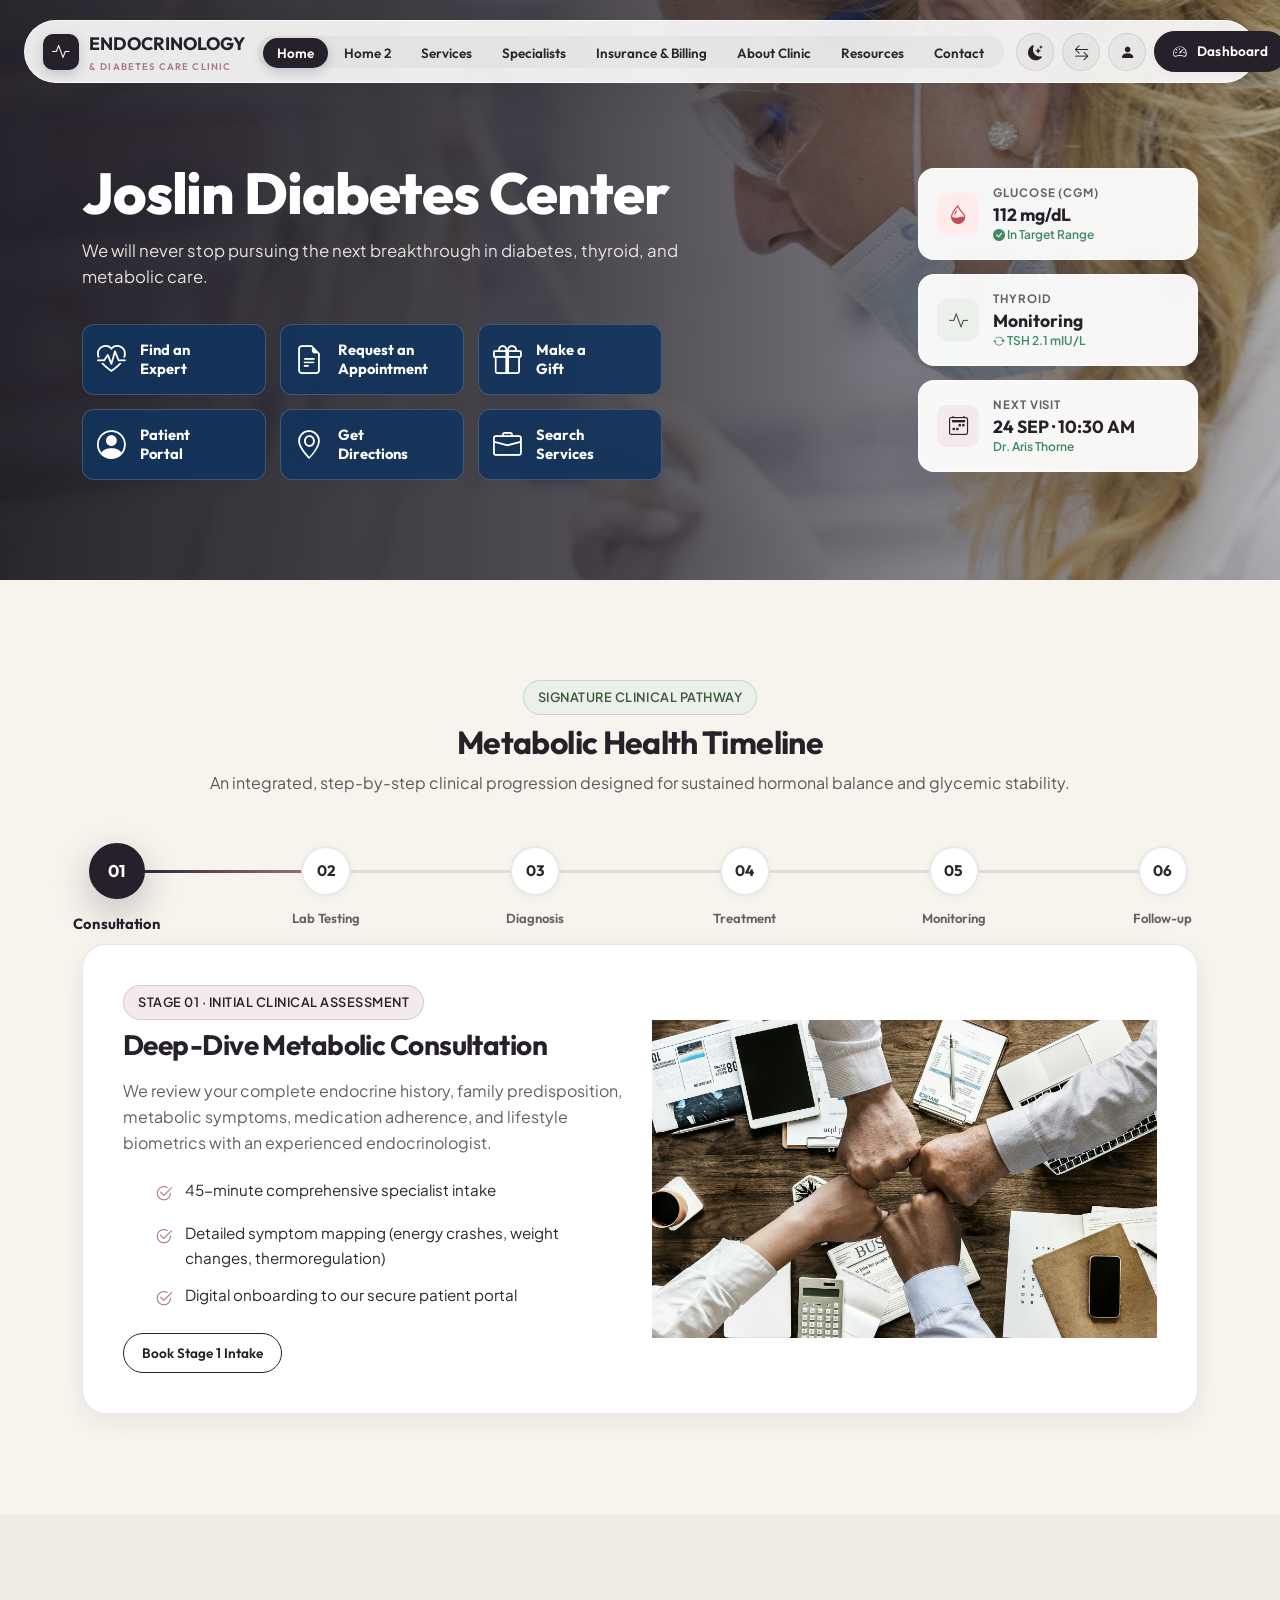
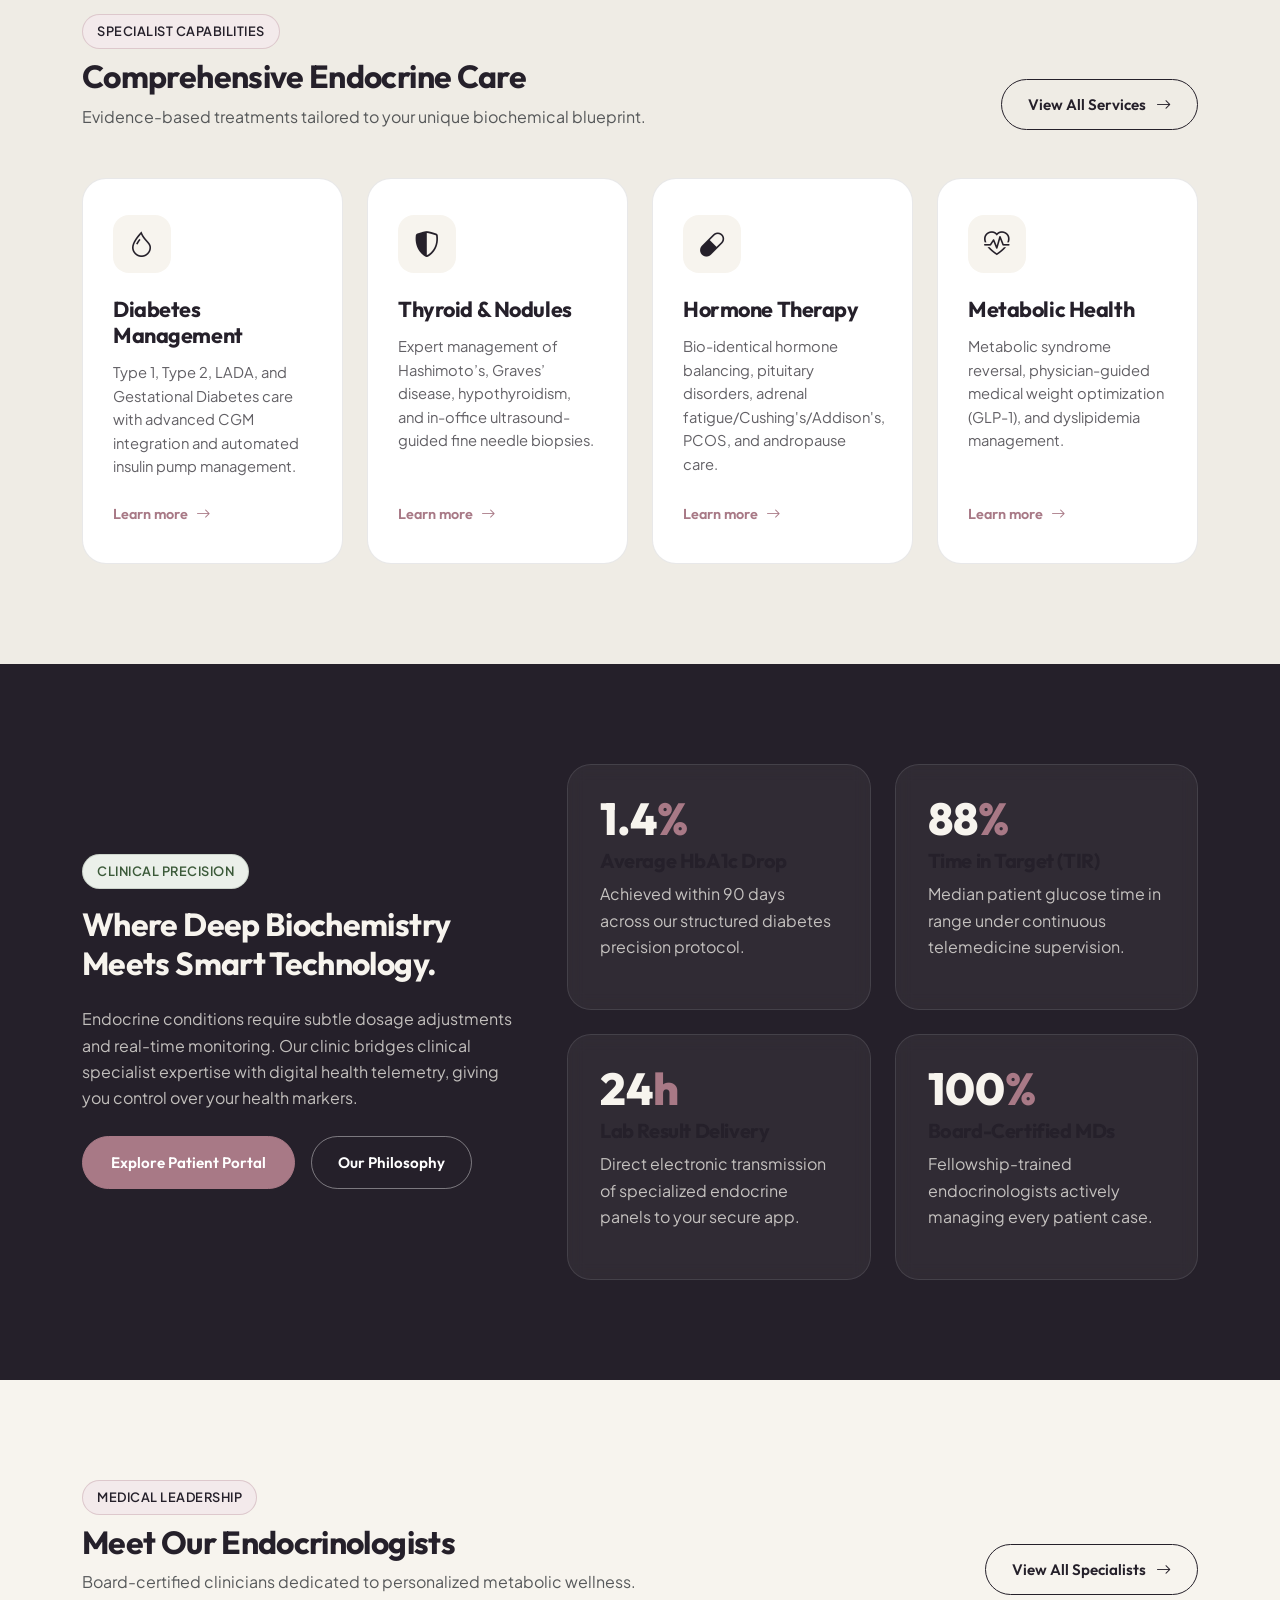
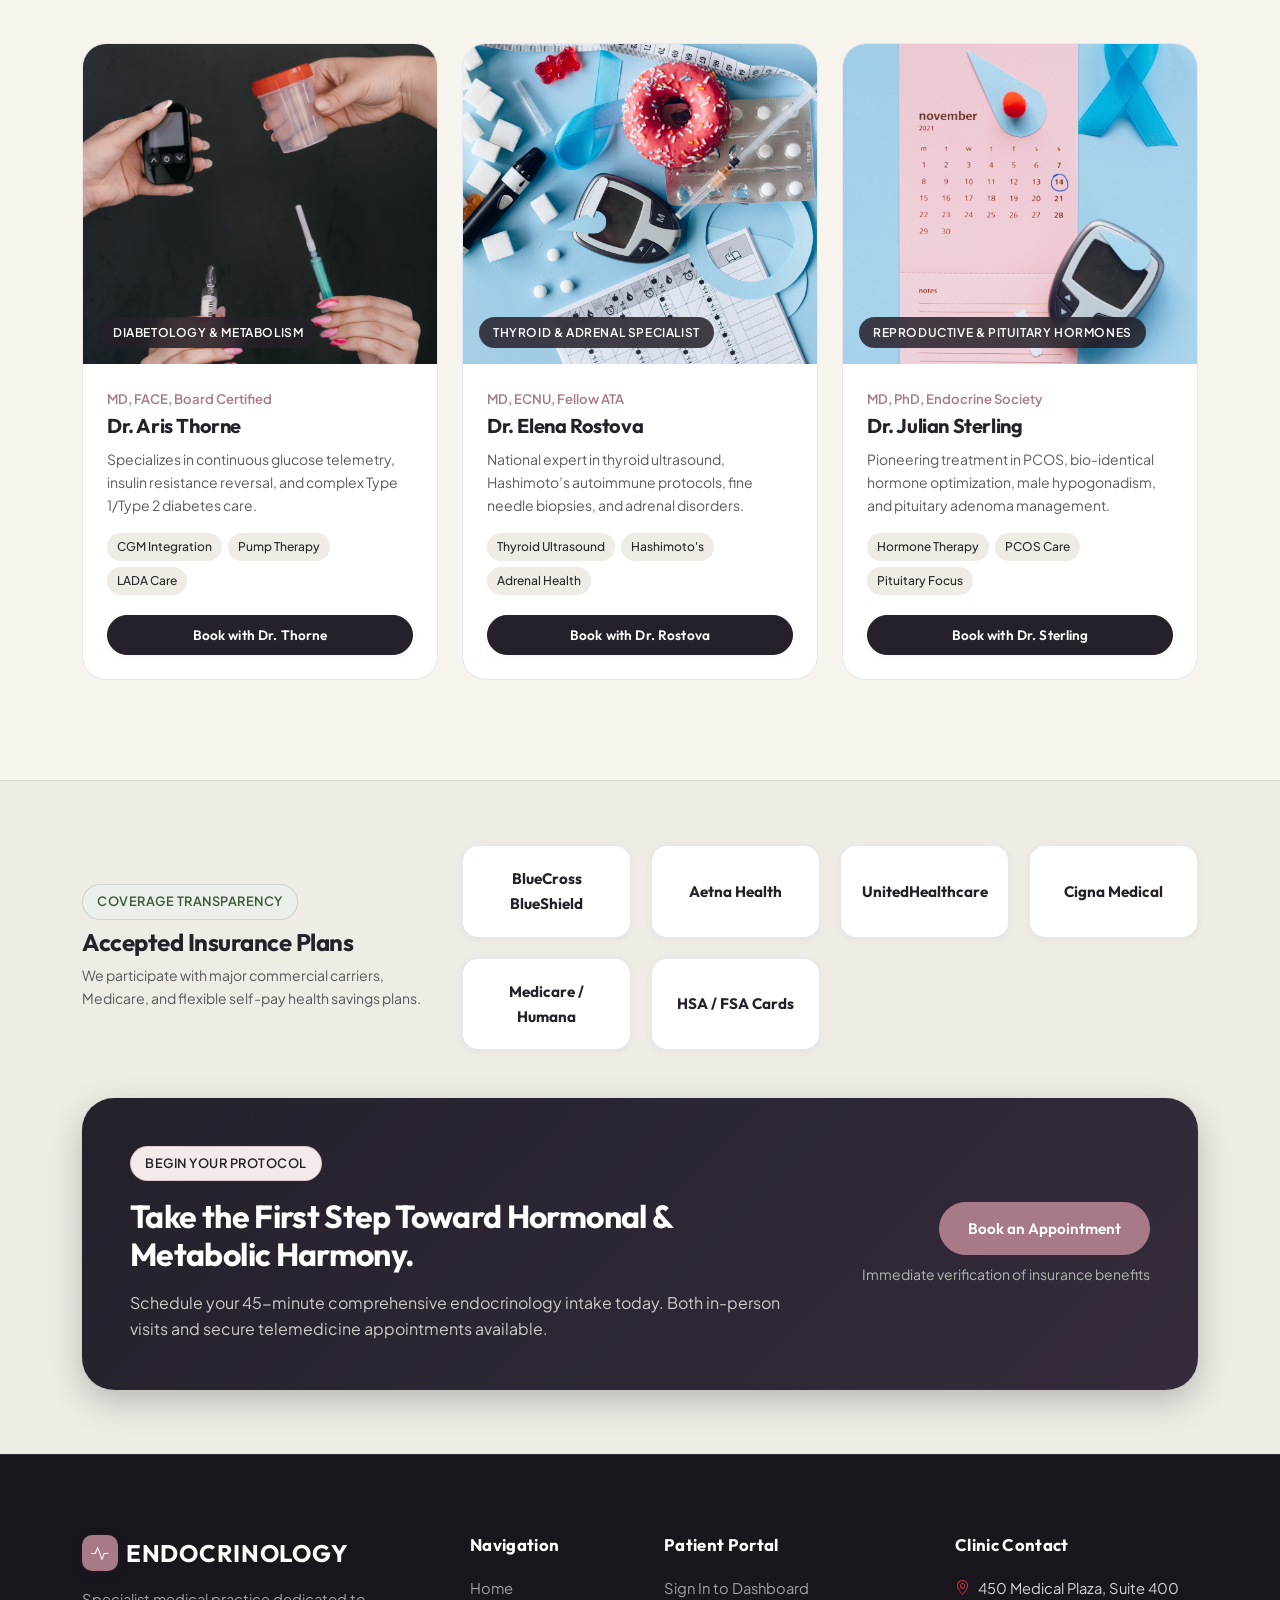
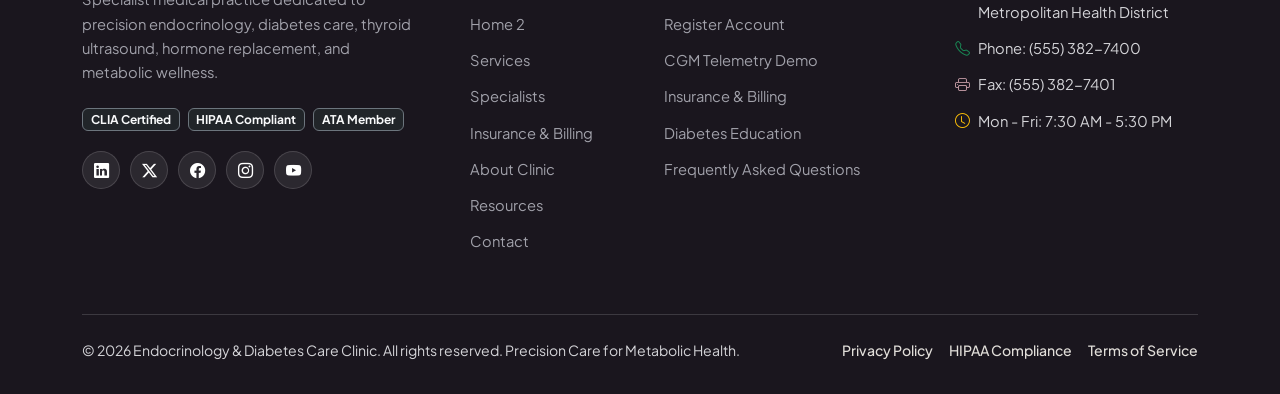
==== index.html @ 612601fc "Initial commit for Endocrinology & Diabetes Care Clinic" ====
<!DOCTYPE html>
<html lang="en">
<head>
  <meta charset="UTF-8">
  <meta name="viewport" content="width=device-width, initial-scale=1.0">
  <title>Precision Care for Metabolic Health | Endocrinology & Diabetes Care Clinic</title>
  <meta name="description" content="Specialist endocrinology care focused on diabetes, thyroid health, hormone balance, and long-term metabolic wellness. Board-certified endocrinologists and data-driven clinical telemetry.">
  
  <!-- Bootstrap 5 CSS & Icons -->
  <link href="https://cdn.jsdelivr.net/npm/bootstrap@5.3.3/dist/css/bootstrap.min.css" rel="stylesheet">
  <link rel="stylesheet" href="https://cdn.jsdelivr.net/npm/bootstrap-icons@1.11.3/font/bootstrap-icons.min.css">
  
  <!-- Swiper CSS -->
  <link rel="stylesheet" href="https://cdn.jsdelivr.net/npm/swiper@11/swiper-bundle.min.css" />
  
  <!-- Favicon -->
  <link rel="icon" type="image/svg+xml" href="favicon.svg">
  
  <!-- Custom CSS -->
  <link rel="stylesheet" href="css/main.css">
</head>
<body>

  <!-- =========================================================================
       FLOATING CAPSULE HEADER + MAGNETIC MENU + FULLSCREEN TRIGGER (☰)
       ========================================================================= -->
  <header class="site-header" id="siteHeader">
    <div class="header-inner">
      <!-- Brand Logo -->
      <a href="index.html" class="brand-logo" id="headerBrandLogo">
        <div class="brand-logo-icon">
          <i class="bi bi-activity"></i>
        </div>
        <div>
          ENDOCRINOLOGY
          <span class="brand-text-sub">& Diabetes Care Clinic</span>
        </div>
      </a>

      <!-- Magnetic Desktop Menu -->
      <ul class="desktop-nav" id="desktopNav">
        <li><a href="index.html" class="desktop-nav-link active">Home</a></li>
        <li><a href="home-2.html" class="desktop-nav-link">Home 2</a></li>
        <li><a href="services.html" class="desktop-nav-link">Services</a></li>
        <li><a href="doctors.html" class="desktop-nav-link">Specialists</a></li>
        <li><a href="insurance-billing.html" class="desktop-nav-link">Insurance & Billing</a></li>
        <li><a href="about.html" class="desktop-nav-link">About Clinic</a></li>
        <li><a href="patient-resources.html" class="desktop-nav-link">Resources</a></li>
        <li><a href="contact.html" class="desktop-nav-link">Contact</a></li>
      </ul>

      <!-- Right Group: Theme + RTL + Login Icon + Dashboard Button + Mobile Hamburger (<= 1024px) -->
      <div class="header-right-group">
        <!-- Theme Toggle -->
        <button class="btn-nav-icon theme-toggle-btn" aria-label="Toggle Theme" title="Toggle Light/Dark Theme">
          <i class="bi bi-moon-stars-fill"></i>
        </button>
        <!-- RTL Toggle (Opposing Arrows Icon) -->
        <button class="btn-nav-icon rtl-toggle-btn" aria-label="Toggle RTL" title="Toggle RTL / LTR Layout">
          <i class="bi bi-arrow-left-right"></i>
        </button>
        <!-- Patient Login Icon -->
        <a href="login.html" class="btn-nav-icon" aria-label="Patient Login" title="Patient Portal Login">
          <i class="bi bi-person-fill"></i>
        </a>
        <!-- Dashboard Button -->
        <a href="dashboard.html" class="btn-primary-plum btn-pill-sm header-dash-btn">
          <i class="bi bi-speedometer2"></i> Dashboard
        </a>
        <!-- Mobile Hamburger (<= 1024px) -->
        <button class="nav-hamburger-btn" id="hamburgerBtn" aria-label="Toggle Navigation Menu">
          <span></span>
          <span></span>
          <span></span>
        </button>
      </div>
    </div>
  </header>

  <!-- =========================================================================
       FULLSCREEN NAVIGATION OVERLAY
       ========================================================================= -->
  <div class="fullscreen-nav-overlay" id="fullscreenNav">
    <div class="fullscreen-nav-header">
      <a href="index.html" class="brand-logo" style="color:#ffffff;">
        <div class="brand-logo-icon" style="background:#ffffff; color:#25202A;"><i class="bi bi-activity"></i></div>
        <div class="text-white">ENDOCRINOLOGY <span class="brand-text-sub" style="color:var(--color-muted-mauve);">Precision Care</span></div>
      </a>
      <div class="d-flex align-items-center gap-2">
        <button class="btn-nav-icon theme-toggle-btn" aria-label="Toggle Theme" title="Toggle Light/Dark Theme" style="background:rgba(255,255,255,0.12); color:#FFFFFF; border-color:rgba(255,255,255,0.2);">
          <i class="bi bi-moon-stars-fill"></i>
        </button>
        <button class="btn-nav-icon rtl-toggle-btn" aria-label="Toggle RTL" title="Toggle RTL / LTR Layout" style="background:rgba(255,255,255,0.12); color:#FFFFFF; border-color:rgba(255,255,255,0.2);">
          <i class="bi bi-arrow-left-right"></i>
        </button>
        <button class="fullscreen-close-btn" id="fullscreenCloseBtn" aria-label="Close Menu">
          <i class="bi bi-x-lg"></i>
        </button>
      </div>
    </div>

    <div class="fullscreen-nav-body">
      <div class="container-fluid">
        <div class="row align-items-center g-5">
          <!-- Main Navigation Links -->
          <div class="col-lg-7">
            <ul class="fullscreen-nav-links">
              <li>
                <a href="index.html" class="fullscreen-link-item active">
                  <span class="fullscreen-link-num">01</span>
                  <span class="fullscreen-link-text">Home</span>
                </a>
              </li>
              <li>
                <a href="home-2.html" class="fullscreen-link-item">
                  <span class="fullscreen-link-num">02</span>
                  <span class="fullscreen-link-text">Home 2</span>
                </a>
              </li>
              <li>
                <a href="services.html" class="fullscreen-link-item">
                  <span class="fullscreen-link-num">03</span>
                  <span class="fullscreen-link-text">Services</span>
                </a>
              </li>
              <li>
                <a href="doctors.html" class="fullscreen-link-item">
                  <span class="fullscreen-link-num">04</span>
                  <span class="fullscreen-link-text">Specialists</span>
                </a>
              </li>
              <li>
                <a href="insurance-billing.html" class="fullscreen-link-item">
                  <span class="fullscreen-link-num">05</span>
                  <span class="fullscreen-link-text">Insurance & Billing</span>
                </a>
              </li>
              <li>
                <a href="about.html" class="fullscreen-link-item">
                  <span class="fullscreen-link-num">06</span>
                  <span class="fullscreen-link-text">About Clinic</span>
                </a>
              </li>
              <li>
                <a href="patient-resources.html" class="fullscreen-link-item">
                  <span class="fullscreen-link-num">07</span>
                  <span class="fullscreen-link-text">Resources</span>
                </a>
              </li>
              <li>
                <a href="contact.html" class="fullscreen-link-item">
                  <span class="fullscreen-link-num">08</span>
                  <span class="fullscreen-link-text">Contact</span>
                </a>
              </li>
            </ul>
          </div>

          <!-- Quick Hub Card -->
          <div class="col-lg-5">
            <div class="fullscreen-hub-card">
              <span class="badge-clinical badge-clinical-mauve mb-3">Patient Telemetry Portal</span>
              <h4 class="text-white mb-2">Access Your Health Record</h4>
              <p class="small text-white-50 mb-4">
                Review real-time continuous glucose trends, lab panel results, and manage prescription refills securely.
              </p>
              <div class="d-flex flex-column gap-2 mb-4">
                <a href="dashboard.html" class="btn-primary-plum w-100 justify-content-center" style="background:#ffffff; color:#25202A;">
                  <i class="bi bi-speedometer2"></i> Patient Dashboard (Live Telemetry)
                </a>
                <div class="d-flex gap-2">
                  <a href="login.html" class="btn-mauve w-50 justify-content-center">
                    <i class="bi bi-shield-lock"></i> Login
                  </a>
                  <a href="register.html" class="btn-outline-plum w-50 justify-content-center" style="color:#ffffff; border-color:rgba(255,255,255,0.3);">
                    <i class="bi bi-person-plus"></i> Register
                  </a>
                </div>
              </div>

              <hr style="border-color: rgba(255,255,255,0.15);" />

              <div class="small text-white-50 d-flex flex-column gap-2">
                <div><i class="bi bi-telephone-fill text-white"></i> <strong>Urgent Triage:</strong> (617) 555-0199</div>
                <div><i class="bi bi-geo-alt-fill text-white"></i> Joslin Way, Longwood Medical Area, Boston MA</div>
                <div><i class="bi bi-clock-fill text-white"></i> Mon–Fri: 7:30 AM – 5:30 PM EST</div>
              </div>

              <div class="footer-social-icons mt-4">
                <a href="https://linkedin.com" target="_blank" class="footer-social-btn" aria-label="LinkedIn"><i class="bi bi-linkedin"></i></a>
                <a href="https://twitter.com" target="_blank" class="footer-social-btn" aria-label="Twitter"><i class="bi bi-twitter-x"></i></a>
                <a href="https://facebook.com" target="_blank" class="footer-social-btn" aria-label="Facebook"><i class="bi bi-facebook"></i></a>
                <a href="https://instagram.com" target="_blank" class="footer-social-btn" aria-label="Instagram"><i class="bi bi-instagram"></i></a>
                <a href="https://youtube.com" target="_blank" class="footer-social-btn" aria-label="YouTube"><i class="bi bi-youtube"></i></a>
              </div>
            </div>
          </div>
        </div>
      </div>
    </div>
  </div>

  <!-- =========================================================================
       SECTION 1: HOMEPAGE HERO SECTION (JOSLIN DIABETES CENTER INSPIRED)
       Full-width warm patient hero + 2x3 Quick Action Cards + Floating Data Badges
       ========================================================================= -->
  <section class="hero-joslin-section" id="homeHero" style="background-image: url('image/1 (18).jpg');">
    <div class="hero-joslin-overlay"></div>
    <div class="container hero-joslin-content">
      <div class="row align-items-center g-4">
        <!-- Left Hero Content -->
        <div class="col-lg-7">
          <h1 class="hero-joslin-title">
            Joslin Diabetes Center
          </h1>
          <p class="hero-joslin-subtitle">
            We will never stop pursuing the next breakthrough in diabetes, thyroid, and metabolic care.
          </p>

          <!-- 2x3 Quick Action Cards Grid -->
          <div class="hero-action-grid">
            <!-- Action 1 -->
            <a href="doctors.html" class="hero-action-card">
              <i class="bi bi-heart-pulse"></i>
              <div class="hero-action-text">Find an<br>Expert</div>
            </a>

            <!-- Action 2 -->
            <a href="contact.html" class="hero-action-card">
              <i class="bi bi-file-earmark-text"></i>
              <div class="hero-action-text">Request an<br>Appointment</div>
            </a>

            <!-- Action 3 -->
            <a href="patient-resources.html" class="hero-action-card">
              <i class="bi bi-gift"></i>
              <div class="hero-action-text">Make a<br>Gift</div>
            </a>

            <!-- Action 4 -->
            <a href="login.html" class="hero-action-card">
              <i class="bi bi-person-circle"></i>
              <div class="hero-action-text">Patient<br>Portal</div>
            </a>

            <!-- Action 5 -->
            <a href="contact.html#location" class="hero-action-card">
              <i class="bi bi-geo-alt"></i>
              <div class="hero-action-text">Get<br>Directions</div>
            </a>

            <!-- Action 6 -->
            <a href="services.html" class="hero-action-card">
              <i class="bi bi-briefcase"></i>
              <div class="hero-action-text">Search<br>Services</div>
            </a>
          </div>
        </div>

        <!-- Right Side: Floating Clinical Metabolic Cards -->
        <div class="col-lg-5">
          <div class="hero-telemetry-badge-container">
            <!-- Floating Card 1: GLUCOSE -->
            <div class="floating-metabolic-card card-glucose" style="position: relative; top: auto; left: auto; animation: none; max-width: 280px; width: 100%;">
              <div class="card-icon-box card-icon-glucose">
                <i class="bi bi-droplet-half"></i>
              </div>
              <div class="card-content">
                <div class="card-label">GLUCOSE (CGM)</div>
                <div class="card-val">112 mg/dL</div>
                <div class="card-subtext"><i class="bi bi-check-circle-fill"></i> In Target Range</div>
              </div>
            </div>

            <!-- Floating Card 2: THYROID -->
            <div class="floating-metabolic-card card-thyroid" style="position: relative; top: auto; right: auto; animation: none; max-width: 280px; width: 100%;">
              <div class="card-icon-box card-icon-thyroid">
                <i class="bi bi-activity"></i>
              </div>
              <div class="card-content">
                <div class="card-label">THYROID</div>
                <div class="card-val">Monitoring</div>
                <div class="card-subtext"><i class="bi bi-arrow-repeat"></i> TSH 2.1 mIU/L</div>
              </div>
            </div>

            <!-- Floating Card 3: NEXT VISIT -->
            <div class="floating-metabolic-card card-visit" style="position: relative; bottom: auto; left: auto; animation: none; max-width: 280px; width: 100%;">
              <div class="card-icon-box card-icon-visit">
                <i class="bi bi-calendar2-week"></i>
              </div>
              <div class="card-content">
                <div class="card-label">NEXT VISIT</div>
                <div class="card-val">24 SEP · 10:30 AM</div>
                <div class="card-subtext">Dr. Aris Thorne</div>
              </div>
            </div>
          </div>
        </div>
      </div>
    </div>
  </section>

  <!-- =========================================================================
       SECTION 2: SIGNATURE DESIGN FEATURE: METABOLIC HEALTH TIMELINE
       Consultation -> Lab Testing -> Diagnosis -> Treatment -> Monitoring -> Follow-up
       ========================================================================= -->
  <section class="section-timeline" id="metabolicTimeline">
    <div class="container">
      <div class="text-center max-w-700 mx-auto mb-5">
        <span class="badge-clinical badge-clinical-sage mb-2">Signature Clinical Pathway</span>
        <h2>Metabolic Health Timeline</h2>
        <p class="text-muted">An integrated, step-by-step clinical progression designed for sustained hormonal balance and glycemic stability.</p>
      </div>

      <!-- Stepper Controls -->
      <div class="timeline-stepper-nav">
        <div class="timeline-stepper-line">
          <div class="timeline-stepper-progress" id="timelineProgressBar"></div>
        </div>

        <button class="timeline-step-btn active" data-target="stage-consultation" id="stepBtn1">
          01
          <span class="step-title-tooltip">Consultation</span>
        </button>

        <button class="timeline-step-btn" data-target="stage-testing" id="stepBtn2">
          02
          <span class="step-title-tooltip">Lab Testing</span>
        </button>

        <button class="timeline-step-btn" data-target="stage-diagnosis" id="stepBtn3">
          03
          <span class="step-title-tooltip">Diagnosis</span>
        </button>

        <button class="timeline-step-btn" data-target="stage-treatment" id="stepBtn4">
          04
          <span class="step-title-tooltip">Treatment</span>
        </button>

        <button class="timeline-step-btn" data-target="stage-monitoring" id="stepBtn5">
          05
          <span class="step-title-tooltip">Monitoring</span>
        </button>

        <button class="timeline-step-btn" data-target="stage-followup" id="stepBtn6">
          06
          <span class="step-title-tooltip">Follow-up</span>
        </button>
      </div>

      <!-- Stage Detail Panes -->
      <div class="timeline-content-card mt-5">
        <!-- Stage 1: Consultation -->
        <div class="timeline-stage-pane active" id="stage-consultation">
          <div class="row align-items-center">
            <div class="col-lg-6">
              <span class="badge-clinical badge-clinical-mauve mb-2">Stage 01 · Initial Clinical Assessment</span>
              <h3 class="mb-3">Deep-Dive Metabolic Consultation</h3>
              <p>We review your complete endocrine history, family predisposition, metabolic symptoms, medication adherence, and lifestyle biometrics with an experienced endocrinologist.</p>
              <ul class="timeline-feature-list">
                <li><i class="bi bi-check2-circle"></i> 45-minute comprehensive specialist intake</li>
                <li><i class="bi bi-check2-circle"></i> Detailed symptom mapping (energy crashes, weight changes, thermoregulation)</li>
                <li><i class="bi bi-check2-circle"></i> Digital onboarding to our secure patient portal</li>
              </ul>
              <a href="contact.html" class="btn-outline-plum btn-pill-sm">Book Stage 1 Intake</a>
            </div>
            <div class="col-lg-6 mt-4 mt-lg-0">
              <img src="image/1 (2).jpg" alt="Clinical Consultation" class="timeline-stage-img" />
            </div>
          </div>
        </div>

        <!-- Stage 2: Lab Testing -->
        <div class="timeline-stage-pane" id="stage-testing">
          <div class="row align-items-center">
            <div class="col-lg-6">
              <span class="badge-clinical badge-clinical-sage mb-2">Stage 02 · CLIA Laboratory Diagnostics</span>
              <h3 class="mb-3">Precision Endocrine & Biomarker Panel</h3>
              <p>On-site CLIA-certified phlebotomy and rapid endocrine assay testing. We evaluate full thyroid panels, HbA1c, fasting insulin, cortisol rhythm, and adrenal markers.</p>
              <ul class="timeline-feature-list">
                <li><i class="bi bi-check2-circle"></i> High-sensitivity TSH, Free T3, Free T4, and Thyroid Antibodies (TPO/TgAb)</li>
                <li><i class="bi bi-check2-circle"></i> Fasting C-peptide, lipid subfractions, and microalbuminuria screening</li>
                <li><i class="bi bi-check2-circle"></i> Same-day or 24-hour turnaround directly to your portal</li>
              </ul>
              <a href="services.html" class="btn-outline-plum btn-pill-sm">Explore Lab Capabilities</a>
            </div>
            <div class="col-lg-6 mt-4 mt-lg-0">
              <img src="image/1 (3).jpg" alt="Endocrine Laboratory Testing" class="timeline-stage-img" />
            </div>
          </div>
        </div>

        <!-- Stage 3: Diagnosis -->
        <div class="timeline-stage-pane" id="stage-diagnosis">
          <div class="row align-items-center">
            <div class="col-lg-6">
              <span class="badge-clinical badge-clinical-plum mb-2">Stage 03 · Specialized Evaluation</span>
              <h3 class="mb-3">Phenotype & Etiology Mapping</h3>
              <p>Going beyond generic labels. We pinpoint the exact root cause—whether Hashimoto's autoimmune thyroiditis, insulin resistance, LADA, or pituitary dysfunction.</p>
              <ul class="timeline-feature-list">
                <li><i class="bi bi-check2-circle"></i> High-resolution thyroid ultrasound and nodule classification (TI-RADS)</li>
                <li><i class="bi bi-check2-circle"></i> Insulin sensitivity indices (HOMA-IR) and glycemic variability indexing</li>
                <li><i class="bi bi-check2-circle"></i> Clear, empathetic explanation of clinical findings</li>
              </ul>
              <a href="doctors.html" class="btn-outline-plum btn-pill-sm">Meet Our Diagnosticians</a>
            </div>
            <div class="col-lg-6 mt-4 mt-lg-0">
              <img src="image/1 (4).jpg" alt="Diagnostic Ultrasound and Analysis" class="timeline-stage-img" />
            </div>
          </div>
        </div>

        <!-- Stage 4: Treatment -->
        <div class="timeline-stage-pane" id="stage-treatment">
          <div class="row align-items-center">
            <div class="col-lg-6">
              <span class="badge-clinical badge-clinical-mauve mb-2">Stage 04 · Targeted Therapeutics</span>
              <h3 class="mb-3">Personalized Protocol Formulation</h3>
              <p>We combine modern pharmacotherapy (GLP-1 RAs, SGLT2i, optimized levothyroxine/liothyronine, bioidentical HRT) with precision medical nutrition.</p>
              <ul class="timeline-feature-list">
                <li><i class="bi bi-check2-circle"></i> Custom titration schedules to minimize side-effects</li>
                <li><i class="bi bi-check2-circle"></i> CGM (Continuous Glucose Monitor) sensor placement & calibration</li>
                <li><i class="bi bi-check2-circle"></i> Dedicated diabetes educator & registered dietitian coordination</li>
              </ul>
              <a href="services.html" class="btn-outline-plum btn-pill-sm">Review Treatment Plans</a>
            </div>
            <div class="col-lg-6 mt-4 mt-lg-0">
              <img src="image/1 (5).jpg" alt="Personalized Medical Treatment" class="timeline-stage-img" />
            </div>
          </div>
        </div>

        <!-- Stage 5: Monitoring -->
        <div class="timeline-stage-pane" id="stage-monitoring">
          <div class="row align-items-center">
            <div class="col-lg-6">
              <span class="badge-clinical badge-clinical-sage mb-2">Stage 05 · Continuous Telemetry</span>
              <h3 class="mb-3">Real-Time Data-Driven Tracking</h3>
              <p>Our clinical team reviews your CGM telemetry, blood glucose logs, and symptom diaries asynchronously through our integrated patient portal.</p>
              <ul class="timeline-feature-list">
                <li><i class="bi bi-check2-circle"></i> Real-time alerts for unexpected hypoglycemic or hyperglycemic excursions</li>
                <li><i class="bi bi-check2-circle"></i> Automated medication schedule reminders & refill tracking</li>
                <li><i class="bi bi-check2-circle"></i> In-app secure doctor messaging for quick protocol adjustments</li>
              </ul>
              <a href="dashboard.html" class="btn-primary-plum btn-pill-sm">Open Patient Telemetry Demo</a>
            </div>
            <div class="col-lg-6 mt-4 mt-lg-0">
              <img src="image/1 (6).jpg" alt="Continuous Telemetry and Health Data" class="timeline-stage-img" />
            </div>
          </div>
        </div>

        <!-- Stage 6: Follow-up -->
        <div class="timeline-stage-pane" id="stage-followup">
          <div class="row align-items-center">
            <div class="col-lg-6">
              <span class="badge-clinical badge-clinical-plum mb-2">Stage 06 · Long-Term Metabolic Wellness</span>
              <h3 class="mb-3">Quarterly Optimization & Remission Care</h3>
              <p>Scheduled quarterly review visits to adjust dosages, repeat ultrasound imaging, celebrate HbA1c reductions, and maintain lifelong metabolic vitality.</p>
              <ul class="timeline-feature-list">
                <li><i class="bi bi-check2-circle"></i> Longitudinal lab result trend comparisons across months & years</li>
                <li><i class="bi bi-check2-circle"></i> Diabetes reversal & medication de-escalation protocols</li>
                <li><i class="bi bi-check2-circle"></i> Preventive cardiovascular & bone density surveillance</li>
              </ul>
              <a href="contact.html" class="btn-outline-plum btn-pill-sm">Schedule Annual Review</a>
            </div>
            <div class="col-lg-6 mt-4 mt-lg-0">
              <img src="image/1 (7).jpg" alt="Long term follow up wellness" class="timeline-stage-img" />
            </div>
          </div>
        </div>
      </div>
    </div>
  </section>

  <!-- =========================================================================
       SECTION 3: CORE CLINICAL SERVICES
       ========================================================================= -->
  <section class="section-services" id="homeServices">
    <div class="container">
      <div class="d-flex justify-content-between align-items-end mb-5 flex-wrap gap-3">
        <div>
          <span class="badge-clinical badge-clinical-mauve mb-2">Specialist Capabilities</span>
          <h2>Comprehensive Endocrine Care</h2>
          <p class="text-muted mb-0">Evidence-based treatments tailored to your unique biochemical blueprint.</p>
        </div>
        <a href="services.html" class="btn-outline-plum">View All Services <i class="bi bi-arrow-right"></i></a>
      </div>

      <div class="row g-4">
        <!-- Service 1: Diabetes Management -->
        <div class="col-md-6 col-lg-3">
          <div class="clinical-card">
            <div>
              <div class="card-top-icon">
                <i class="bi bi-droplet"></i>
              </div>
              <h4>Diabetes Management</h4>
              <p>Type 1, Type 2, LADA, and Gestational Diabetes care with advanced CGM integration and automated insulin pump management.</p>
            </div>
            <a href="services.html#diabetes" class="card-link-arrow">
              Learn more <i class="bi bi-arrow-right"></i>
            </a>
          </div>
        </div>

        <!-- Service 2: Thyroid Care -->
        <div class="col-md-6 col-lg-3">
          <div class="clinical-card">
            <div>
              <div class="card-top-icon">
                <i class="bi bi-shield-shaded"></i>
              </div>
              <h4>Thyroid & Nodules</h4>
              <p>Expert management of Hashimoto’s, Graves’ disease, hypothyroidism, and in-office ultrasound-guided fine needle biopsies.</p>
            </div>
            <a href="services.html#thyroid" class="card-link-arrow">
              Learn more <i class="bi bi-arrow-right"></i>
            </a>
          </div>
        </div>

        <!-- Service 3: Hormone Therapy -->
        <div class="col-md-6 col-lg-3">
          <div class="clinical-card">
            <div>
              <div class="card-top-icon">
                <i class="bi bi-capsule"></i>
              </div>
              <h4>Hormone Therapy</h4>
              <p>Bio-identical hormone balancing, pituitary disorders, adrenal fatigue/Cushing's/Addison's, PCOS, and andropause care.</p>
            </div>
            <a href="services.html#hormones" class="card-link-arrow">
              Learn more <i class="bi bi-arrow-right"></i>
            </a>
          </div>
        </div>

        <!-- Service 4: Metabolic Health -->
        <div class="col-md-6 col-lg-3">
          <div class="clinical-card">
            <div>
              <div class="card-top-icon">
                <i class="bi bi-heart-pulse"></i>
              </div>
              <h4>Metabolic Health</h4>
              <p>Metabolic syndrome reversal, physician-guided medical weight optimization (GLP-1), and dyslipidemia management.</p>
            </div>
            <a href="services.html#metabolic" class="card-link-arrow">
              Learn more <i class="bi bi-arrow-right"></i>
            </a>
          </div>
        </div>
      </div>
    </div>
  </section>

  <!-- =========================================================================
       SECTION 4: PRECISION DATA & TELEMETRY SECTION (MIDNIGHT PLUM DARK CONTRAST)
       ========================================================================= -->
  <section class="section-dark-precision" id="homePrecision">
    <div class="container">
      <div class="row align-items-center g-5">
        <div class="col-lg-5">
          <span class="badge-clinical badge-clinical-sage mb-3">Clinical Precision</span>
          <h2 class="mb-4">Where Deep Biochemistry Meets Smart Technology.</h2>
          <p class="mb-4">
            Endocrine conditions require subtle dosage adjustments and real-time monitoring. Our clinic bridges clinical specialist expertise with digital health telemetry, giving you control over your health markers.
          </p>
          <div class="d-flex gap-3 flex-wrap">
            <a href="login.html" class="btn-mauve">Explore Patient Portal</a>
            <a href="about.html" class="btn-outline-plum" style="color: #FFF; border-color: rgba(255,255,255,0.4);">Our Philosophy</a>
          </div>
        </div>

        <div class="col-lg-7">
          <div class="row g-4">
            <div class="col-sm-6">
              <div class="dark-stat-card">
                <div class="dark-stat-num">1.4<span>%</span></div>
                <h5>Average HbA1c Drop</h5>
                <p>Achieved within 90 days across our structured diabetes precision protocol.</p>
              </div>
            </div>
            <div class="col-sm-6">
              <div class="dark-stat-card">
                <div class="dark-stat-num">88<span>%</span></div>
                <h5>Time in Target (TIR)</h5>
                <p>Median patient glucose time in range under continuous telemedicine supervision.</p>
              </div>
            </div>
            <div class="col-sm-6">
              <div class="dark-stat-card">
                <div class="dark-stat-num">24<span>h</span></div>
                <h5>Lab Result Delivery</h5>
                <p>Direct electronic transmission of specialized endocrine panels to your secure app.</p>
              </div>
            </div>
            <div class="col-sm-6">
              <div class="dark-stat-card">
                <div class="dark-stat-num">100<span>%</span></div>
                <h5>Board-Certified MDs</h5>
                <p>Fellowship-trained endocrinologists actively managing every patient case.</p>
              </div>
            </div>
          </div>
        </div>
      </div>
    </div>
  </section>

  <!-- =========================================================================
       SECTION 5: OUR SPECIALIST DOCTORS
       ========================================================================= -->
  <section class="section-doctors" id="homeDoctors">
    <div class="container">
      <div class="d-flex justify-content-between align-items-end mb-5 flex-wrap gap-3">
        <div>
          <span class="badge-clinical badge-clinical-mauve mb-2">Medical Leadership</span>
          <h2>Meet Our Endocrinologists</h2>
          <p class="text-muted mb-0">Board-certified clinicians dedicated to personalized metabolic wellness.</p>
        </div>
        <a href="doctors.html" class="btn-outline-plum">View All Specialists <i class="bi bi-arrow-right"></i></a>
      </div>

      <div class="row g-4">
        <!-- Doctor 1 -->
        <div class="col-md-6 col-lg-4">
          <div class="doctor-card">
            <div class="doctor-img-box">
              <img src="image/1 (8).jpg" alt="Dr. Aris Thorne" />
              <div class="doctor-specialty-tag">Diabetology & Metabolism</div>
            </div>
            <div class="doctor-body">
              <div>
                <div class="doctor-credentials">MD, FACE, Board Certified</div>
                <h4>Dr. Aris Thorne</h4>
                <p class="text-muted small">Specializes in continuous glucose telemetry, insulin resistance reversal, and complex Type 1/Type 2 diabetes care.</p>
                <div class="doctor-subspecialties">
                  <span class="subspecialty-badge">CGM Integration</span>
                  <span class="subspecialty-badge">Pump Therapy</span>
                  <span class="subspecialty-badge">LADA Care</span>
                </div>
              </div>
              <a href="contact.html?doctor=thorne" class="btn-primary-plum btn-pill-sm w-100 justify-content-center">
                Book with Dr. Thorne
              </a>
            </div>
          </div>
        </div>

        <!-- Doctor 2 -->
        <div class="col-md-6 col-lg-4">
          <div class="doctor-card">
            <div class="doctor-img-box">
              <img src="image/1 (9).jpg" alt="Dr. Elena Rostova" />
              <div class="doctor-specialty-tag">Thyroid & Adrenal Specialist</div>
            </div>
            <div class="doctor-body">
              <div>
                <div class="doctor-credentials">MD, ECNU, Fellow ATA</div>
                <h4>Dr. Elena Rostova</h4>
                <p class="text-muted small">National expert in thyroid ultrasound, Hashimoto’s autoimmune protocols, fine needle biopsies, and adrenal disorders.</p>
                <div class="doctor-subspecialties">
                  <span class="subspecialty-badge">Thyroid Ultrasound</span>
                  <span class="subspecialty-badge">Hashimoto's</span>
                  <span class="subspecialty-badge">Adrenal Health</span>
                </div>
              </div>
              <a href="contact.html?doctor=rostova" class="btn-primary-plum btn-pill-sm w-100 justify-content-center">
                Book with Dr. Rostova
              </a>
            </div>
          </div>
        </div>

        <!-- Doctor 3 -->
        <div class="col-md-6 col-lg-4">
          <div class="doctor-card">
            <div class="doctor-img-box">
              <img src="image/1 (10).jpg" alt="Dr. Julian Sterling" />
              <div class="doctor-specialty-tag">Reproductive & Pituitary Hormones</div>
            </div>
            <div class="doctor-body">
              <div>
                <div class="doctor-credentials">MD, PhD, Endocrine Society</div>
                <h4>Dr. Julian Sterling</h4>
                <p class="text-muted small">Pioneering treatment in PCOS, bio-identical hormone optimization, male hypogonadism, and pituitary adenoma management.</p>
                <div class="doctor-subspecialties">
                  <span class="subspecialty-badge">Hormone Therapy</span>
                  <span class="subspecialty-badge">PCOS Care</span>
                  <span class="subspecialty-badge">Pituitary Focus</span>
                </div>
              </div>
              <a href="contact.html?doctor=sterling" class="btn-primary-plum btn-pill-sm w-100 justify-content-center">
                Book with Dr. Sterling
              </a>
            </div>
          </div>
        </div>
      </div>
    </div>
  </section>

  <!-- =========================================================================
       SECTION 6: COVERAGE TRANSPARENCY & CONSULTATION BOOKING
       Unified action section with accepted insurance network and intake banner
       ========================================================================= -->
  <section class="py-5" id="homeAction" style="background: var(--color-warm-ivory-alt); border-top: 1px solid var(--color-border-subtle);">
    <div class="container py-3">
      <!-- Insurance Partner Strip -->
      <div class="row align-items-center mb-5">
        <div class="col-lg-4">
          <span class="badge-clinical badge-clinical-sage mb-2">Coverage Transparency</span>
          <h4 class="mb-2">Accepted Insurance Plans</h4>
          <p class="text-muted small mb-0">We participate with major commercial carriers, Medicare, and flexible self-pay health savings plans.</p>
        </div>
        <div class="col-lg-8 mt-4 mt-lg-0">
          <div class="insurance-logo-grid">
            <div class="insurance-logo-card">BlueCross BlueShield</div>
            <div class="insurance-logo-card">Aetna Health</div>
            <div class="insurance-logo-card">UnitedHealthcare</div>
            <div class="insurance-logo-card">Cigna Medical</div>
            <div class="insurance-logo-card">Medicare / Humana</div>
            <div class="insurance-logo-card">HSA / FSA Cards</div>
          </div>
        </div>
      </div>

      <!-- Action Callout Banner -->
      <div class="p-4 p-md-5 rounded-5" style="background: linear-gradient(135deg, #25202A 0%, #352B3C 100%); color: #FFF; box-shadow: var(--shadow-plum);">
        <div class="row align-items-center">
          <div class="col-lg-8">
            <span class="badge-clinical badge-clinical-mauve mb-3">Begin Your Protocol</span>
            <h2 class="text-white mb-3">Take the First Step Toward Hormonal & Metabolic Harmony.</h2>
            <p style="color: rgba(247, 244, 238, 0.8);" class="mb-0">
              Schedule your 45-minute comprehensive endocrinology intake today. Both in-person visits and secure telemedicine appointments available.
            </p>
          </div>
          <div class="col-lg-4 text-lg-end mt-4 mt-lg-0">
            <a href="contact.html" class="btn-mauve btn-lg mb-2 d-inline-block">Book an Appointment</a>
            <div class="small" style="color: var(--color-soft-sage);">Immediate verification of insurance benefits</div>
          </div>
        </div>
      </div>
    </div>
  </section>

  <!-- =========================================================================
       SITE FOOTER
       ========================================================================= -->
  <!-- =========================================================================
       SITE FOOTER
       ========================================================================= -->
  <footer class="site-footer">
    <div class="container">
      <div class="row g-5">
        <!-- Col 1: Brand & Badges & Socials -->
        <div class="col-lg-4">
          <div class="footer-brand">
            <div class="d-flex align-items-center gap-2 mb-3">
              <div class="brand-logo-icon" style="background: var(--color-muted-mauve);">
                <i class="bi bi-activity"></i>
              </div>
              <h4 class="text-white mb-0">ENDOCRINOLOGY</h4>
            </div>
            <p>Specialist medical practice dedicated to precision endocrinology, diabetes care, thyroid ultrasound, hormone replacement, and metabolic wellness.</p>
            <div class="d-flex gap-2 mt-4 flex-wrap">
              <span class="badge bg-dark border border-secondary text-light">CLIA Certified</span>
              <span class="badge bg-dark border border-secondary text-light">HIPAA Compliant</span>
              <span class="badge bg-dark border border-secondary text-light">ATA Member</span>
            </div>

            <!-- Social Media Channels -->
            <div class="footer-social-links">
              <a href="https://linkedin.com" target="_blank" rel="noopener" class="social-icon-btn" aria-label="LinkedIn"><i class="bi bi-linkedin"></i></a>
              <a href="https://twitter.com" target="_blank" rel="noopener" class="social-icon-btn" aria-label="Twitter X"><i class="bi bi-twitter-x"></i></a>
              <a href="https://facebook.com" target="_blank" rel="noopener" class="social-icon-btn" aria-label="Facebook"><i class="bi bi-facebook"></i></a>
              <a href="https://instagram.com" target="_blank" rel="noopener" class="social-icon-btn" aria-label="Instagram"><i class="bi bi-instagram"></i></a>
              <a href="https://youtube.com" target="_blank" rel="noopener" class="social-icon-btn" aria-label="YouTube"><i class="bi bi-youtube"></i></a>
            </div>
          </div>
        </div>

        <!-- Col 2: Navigation Links -->
        <div class="col-6 col-lg-2">
          <h5 class="footer-col-title">Navigation</h5>
          <ul class="footer-links">
            <li><a href="index.html">Home</a></li>
            <li><a href="home-2.html">Home 2</a></li>
            <li><a href="services.html">Services</a></li>
            <li><a href="doctors.html">Specialists</a></li>
            <li><a href="insurance-billing.html">Insurance & Billing</a></li>
            <li><a href="about.html">About Clinic</a></li>
            <li><a href="patient-resources.html">Resources</a></li>
            <li><a href="contact.html">Contact</a></li>
          </ul>
        </div>

        <!-- Col 3: Patient Portal Links -->
        <div class="col-6 col-lg-3">
          <h5 class="footer-col-title">Patient Portal</h5>
          <ul class="footer-links">
            <li><a href="login.html">Sign In to Dashboard</a></li>
            <li><a href="register.html">Register Account</a></li>
            <li><a href="dashboard.html">CGM Telemetry Demo</a></li>
            <li><a href="insurance-billing.html">Insurance & Billing</a></li>
            <li><a href="patient-resources.html">Diabetes Education</a></li>
            <li><a href="patient-resources.html#faq">Frequently Asked Questions</a></li>
          </ul>
        </div>

        <!-- Col 4: Clinic Contact Info -->
        <div class="col-lg-3">
          <h5 class="footer-col-title">Clinic Contact</h5>
          <ul class="footer-links" style="color: rgba(247, 244, 238, 0.85); font-size: 0.9rem;">
            <li class="d-flex gap-2"><i class="bi bi-geo-alt text-danger"></i> 450 Medical Plaza, Suite 400<br>Metropolitan Health District</li>
            <li class="d-flex gap-2"><i class="bi bi-telephone text-success"></i> Phone: (555) 382-7400</li>
            <li class="d-flex gap-2"><i class="bi bi-printer" style="color: #C49BA5;"></i> Fax: (555) 382-7401</li>
            <li class="d-flex gap-2"><i class="bi bi-clock text-warning"></i> Mon - Fri: 7:30 AM - 5:30 PM</li>
          </ul>
        </div>
      </div>

      <!-- Footer Bottom Bar -->
      <div class="footer-bottom">
        <div>&copy; 2026 Endocrinology & Diabetes Care Clinic. All rights reserved. Precision Care for Metabolic Health.</div>
        <div class="d-flex gap-3 flex-wrap">
          <a href="#">Privacy Policy</a>
          <a href="#">HIPAA Compliance</a>
          <a href="#">Terms of Service</a>
        </div>
      </div>
    </div>
  </footer>

  <!-- Bootstrap JS -->
  <script src="https://cdn.jsdelivr.net/npm/bootstrap@5.3.3/dist/js/bootstrap.bundle.min.js"></script>
  <!-- Main JS -->
  <script src="js/main.js"></script>
</body>
</html>
---- css/main.css ----
/* ==========================================================================
   ENDOCRINOLOGY & DIABETES CARE CLINIC - CORE DESIGN SYSTEM
   Palette:
   - Midnight Plum: #25202A
   - Warm Ivory: #F7F4EE
   - Muted Mauve: #A87986
   - Soft Sage: #AEB9AD
   - Charcoal: #292929
   - Deep Accent: #19141D
   - Soft Cream: #FFFFFF
   - Border Subtle: rgba(37, 32, 42, 0.08)
   ========================================================================== */

@import url('https://fonts.googleapis.com/css2?family=Outfit:wght@300;400;500;600;700;800&family=Plus+Jakarta+Sans:ital,wght@0,300;0,400;0,500;0,600;0,700;1,400&display=swap');

:root {
  /* Brand Colors */
  --color-midnight-plum: #25202A;
  --color-midnight-dark: #1A161E;
  --color-warm-ivory: #F7F4EE;
  --color-warm-ivory-alt: #EFECE5;
  --color-muted-mauve: #A87986;
  --color-muted-mauve-light: #C49BA5;
  --color-muted-mauve-subtle: #F3EAEB;
  --color-soft-sage: #AEB9AD;
  --color-soft-sage-dark: #7F937E;
  --color-soft-sage-light: #EBF0EA;
  --color-charcoal: #292929;
  --color-charcoal-muted: #626065;
  --color-white: #FFFFFF;
  --color-border-subtle: rgba(37, 32, 42, 0.10);
  --color-border-hover: rgba(168, 121, 134, 0.4);

  /* Functional Accents */
  --color-success: #3E8B65;
  --color-success-bg: #E8F5EE;
  --color-warning: #D9822B;
  --color-warning-bg: #FDF4E7;
  --color-info: #4679A8;
  --color-info-bg: #EAF2F9;
  --color-danger: #C04D58;

  /* Typography */
  --font-heading: 'Outfit', sans-serif;
  --font-body: 'Plus Jakarta Sans', sans-serif;

  /* Elevations */
  --shadow-sm: 0 2px 8px rgba(37, 32, 42, 0.04);
  --shadow-md: 0 8px 24px rgba(37, 32, 42, 0.07);
  --shadow-lg: 0 16px 40px rgba(37, 32, 42, 0.10);
  --shadow-hover: 0 20px 48px rgba(37, 32, 42, 0.14);
  --shadow-plum: 0 12px 32px rgba(37, 32, 42, 0.25);
  --shadow-mauve: 0 8px 24px rgba(168, 121, 134, 0.25);

  /* Radii */
  --radius-xs: 6px;
  --radius-sm: 10px;
  --radius-md: 16px;
  --radius-lg: 24px;
  --radius-xl: 32px;
  --radius-full: 9999px;

  /* Transitions */
  --transition-fast: 0.2s cubic-bezier(0.16, 1, 0.3, 1);
  --transition-normal: 0.35s cubic-bezier(0.16, 1, 0.3, 1);
  --transition-slow: 0.6s cubic-bezier(0.16, 1, 0.3, 1);
}

/* Base Resets */
*, *::before, *::after {
  box-sizing: border-box;
  margin: 0;
  padding: 0;
}

html {
  scroll-behavior: smooth;
  font-size: 16px;
  background-color: var(--color-warm-ivory);
  color: var(--color-charcoal);
}

body {
  font-family: var(--font-body);
  background-color: var(--color-warm-ivory);
  color: var(--color-charcoal);
  line-height: 1.65;
  overflow-x: hidden;
  -webkit-font-smoothing: antialiased;
  -moz-osx-font-smoothing: grayscale;
}

h1, h2, h3, h4, h5, h6 {
  font-family: var(--font-heading);
  color: var(--color-midnight-plum);
  font-weight: 700;
  line-height: 1.2;
  letter-spacing: -0.02em;
}

p {
  color: var(--color-charcoal-muted);
  font-weight: 400;
}

a {
  color: var(--color-midnight-plum);
  text-decoration: none;
  transition: var(--transition-fast);
}

a:hover {
  color: var(--color-muted-mauve);
}

img {
  max-width: 100%;
  height: auto;
  display: block;
}

/* Custom Scrollbar */
::-webkit-scrollbar {
  width: 8px;
}
::-webkit-scrollbar-track {
  background: var(--color-warm-ivory-alt);
}
::-webkit-scrollbar-thumb {
  background: var(--color-muted-mauve);
  border-radius: var(--radius-full);
}
::-webkit-scrollbar-thumb:hover {
  background: var(--color-midnight-plum);
}

/* Selection */
::selection {
  background: var(--color-muted-mauve);
  color: var(--color-white);
}

/* ==========================================================================
   BUTTONS & BADGES
   ========================================================================== */
.btn-primary-plum {
  background: var(--color-midnight-plum);
  color: var(--color-white);
  padding: 13px 28px;
  border-radius: var(--radius-full);
  font-family: var(--font-heading);
  font-weight: 600;
  font-size: 0.95rem;
  letter-spacing: 0.01em;
  display: inline-flex;
  align-items: center;
  gap: 10px;
  border: 1px solid var(--color-midnight-plum);
  transition: var(--transition-normal);
  box-shadow: var(--shadow-sm);
  position: relative;
  overflow: hidden;
}

.btn-primary-plum:hover {
  background: var(--color-muted-mauve);
  border-color: var(--color-muted-mauve);
  color: var(--color-white);
  transform: translateY(-2px);
  box-shadow: var(--shadow-mauve);
}

.btn-outline-plum {
  background: transparent;
  color: var(--color-midnight-plum);
  padding: 12px 26px;
  border-radius: var(--radius-full);
  font-family: var(--font-heading);
  font-weight: 600;
  font-size: 0.95rem;
  border: 1.5px solid var(--color-midnight-plum);
  display: inline-flex;
  align-items: center;
  gap: 10px;
  transition: var(--transition-normal);
}

.btn-outline-plum:hover {
  background: var(--color-midnight-plum);
  color: var(--color-white);
  transform: translateY(-2px);
  box-shadow: var(--shadow-sm);
}

.btn-mauve {
  background: var(--color-muted-mauve);
  color: var(--color-white);
  padding: 13px 28px;
  border-radius: var(--radius-full);
  font-family: var(--font-heading);
  font-weight: 600;
  font-size: 0.95rem;
  display: inline-flex;
  align-items: center;
  gap: 10px;
  border: 1px solid var(--color-muted-mauve);
  transition: var(--transition-normal);
}

.btn-mauve:hover {
  background: var(--color-midnight-plum);
  border-color: var(--color-midnight-plum);
  color: var(--color-white);
  transform: translateY(-2px);
  box-shadow: var(--shadow-plum);
}

.btn-pill-sm {
  padding: 8px 18px;
  font-size: 0.85rem;
}

.badge-clinical {
  display: inline-flex;
  align-items: center;
  gap: 6px;
  padding: 6px 14px;
  border-radius: var(--radius-full);
  font-size: 0.8rem;
  font-weight: 600;
  letter-spacing: 0.04em;
  text-transform: uppercase;
}

.badge-clinical-mauve {
  background: var(--color-muted-mauve-subtle);
  color: var(--color-midnight-plum);
  border: 1px solid rgba(168, 121, 134, 0.3);
}

.badge-clinical-sage {
  background: var(--color-soft-sage-light);
  color: #3b5a39;
  border: 1px solid rgba(174, 185, 173, 0.5);
}

.badge-clinical-plum {
  background: rgba(37, 32, 42, 0.08);
  color: var(--color-midnight-plum);
  border: 1px solid rgba(37, 32, 42, 0.15);
}

/* ==========================================================================
   FLOATING CAPSULE HEADER + MAGNETIC MENU + RTL/THEME CONTROLS
   ========================================================================== */
.site-header {
  position: fixed;
  top: 20px;
  left: 50%;
  transform: translateX(-50%);
  width: calc(100% - 48px);
  max-width: 1320px;
  z-index: 1050;
  transition: all 0.35s cubic-bezier(0.16, 1, 0.3, 1);
  background: rgba(255, 255, 255, 0.90);
  backdrop-filter: blur(20px);
  -webkit-backdrop-filter: blur(20px);
  border: 1px solid rgba(255, 255, 255, 0.75);
  border-radius: 9999px;
  box-shadow: 0 12px 36px rgba(37, 32, 42, 0.08), 0 2px 8px rgba(0, 0, 0, 0.02);
  padding: 8px 18px;
}

.site-header.scrolled {
  top: 12px;
  background: rgba(247, 244, 238, 0.96);
  box-shadow: 0 16px 42px rgba(37, 32, 42, 0.12);
}

.header-inner {
  display: flex;
  align-items: center;
  justify-content: space-between;
  gap: 12px;
}

.brand-logo {
  display: flex;
  align-items: center;
  gap: 10px;
  font-family: var(--font-heading);
  font-weight: 700;
  font-size: 1.12rem;
  color: var(--color-midnight-plum);
  text-decoration: none;
  flex-shrink: 0;
}

.brand-logo-icon {
  width: 36px;
  height: 36px;
  border-radius: 10px;
  background: var(--color-midnight-plum);
  color: var(--color-warm-ivory);
  display: flex;
  align-items: center;
  justify-content: center;
  font-size: 1.1rem;
  box-shadow: 0 4px 12px rgba(37, 32, 42, 0.2);
}

.brand-logo .brand-text-sub {
  display: block;
  font-size: 0.60rem;
  text-transform: uppercase;
  letter-spacing: 0.12em;
  color: var(--color-muted-mauve);
  font-weight: 600;
}

/* Magnetic Menu Track */
.desktop-nav {
  display: none;
}

.header-right-group {
  display: flex;
  align-items: center;
  gap: 8px;
  flex-shrink: 0;
}

/* Navbar Action Icon Buttons (Theme & RTL) */
.btn-nav-icon {
  width: 38px;
  height: 38px;
  border-radius: 50%;
  border: 1px solid var(--color-border-subtle);
  background: rgba(37, 32, 42, 0.04);
  color: var(--color-midnight-plum);
  display: inline-flex;
  align-items: center;
  justify-content: center;
  font-size: 0.95rem;
  font-weight: 600;
  cursor: pointer;
  transition: all 0.25s cubic-bezier(0.16, 1, 0.3, 1);
  padding: 0;
  flex-shrink: 0;
}

.btn-nav-icon:hover {
  background: var(--color-muted-mauve);
  color: #FFFFFF;
  border-color: var(--color-muted-mauve);
  transform: translateY(-1px);
}

.btn-nav-icon.rtl-btn {
  width: auto;
  padding: 0 10px;
  border-radius: 9999px;
  font-size: 0.76rem;
  gap: 4px;
  letter-spacing: 0.03em;
}

/* Mobile Hamburger Button */
.nav-hamburger-btn {
  background: var(--color-midnight-plum);
  border: 1px solid var(--color-midnight-plum);
  width: 38px;
  height: 38px;
  border-radius: 50%;
  display: none;
  flex-direction: column;
  justify-content: center;
  align-items: center;
  gap: 4px;
  cursor: pointer;
  box-shadow: 0 4px 12px rgba(37, 32, 42, 0.15);
  transition: all 0.25s cubic-bezier(0.16, 1, 0.3, 1);
  flex-shrink: 0;
}

.nav-hamburger-btn span {
  display: block;
  width: 16px;
  height: 2px;
  background: #ffffff;
  border-radius: 2px;
  transition: all 0.25s ease;
}

.nav-hamburger-btn:hover {
  background: var(--color-muted-mauve);
  border-color: var(--color-muted-mauve);
  transform: scale(1.06);
}

/* >= 1025px Desktop Capsule */
@media (min-width: 1025px) {
  .desktop-nav {
    display: flex !important;
    align-items: center;
    gap: 2px;
    list-style: none;
    margin: 0;
    padding: 3px 6px;
    background: rgba(37, 32, 42, 0.04);
    border-radius: 9999px;
  }

  .site-header .theme-toggle-btn,
  .site-header .rtl-toggle-btn,
  .site-header .btn-nav-icon,
  .site-header .header-dash-btn {
    display: inline-flex !important;
  }

  .nav-hamburger-btn {
    display: none !important;
  }
}

/* <= 1024px Mobile/Tablet Capsule (SHOW ONLY LOGO (LEFT) + HAMBURGER (RIGHT)) */
@media (max-width: 1024px) {
  .site-header {
    top: 12px !important;
    width: calc(100% - 24px) !important;
    padding: 8px 16px !important;
  }

  .header-inner {
    display: flex !important;
    align-items: center !important;
    justify-content: space-between !important;
    width: 100% !important;
  }

  /* Completely hide all desktop nav links, CTA buttons, Theme/RTL toggles, and login icons from visible header */
  .desktop-nav,
  .site-header .theme-toggle-btn,
  .site-header .rtl-toggle-btn,
  .site-header .btn-nav-icon,
  .site-header .header-dash-btn {
    display: none !important;
  }

  .header-right-group {
    display: flex !important;
    align-items: center !important;
    justify-content: flex-end !important;
    margin-left: auto !important;
    gap: 0 !important;
  }

  .nav-hamburger-btn {
    display: flex !important;
    margin-left: auto !important;
  }
}

/* ==========================================================================
   DARK THEME SYSTEM (Pure Black Background & Ultra-Visible High Contrast Text)
   ========================================================================== */
[data-theme="dark"] {
  --color-midnight-plum: #FFFFFF;
  --color-midnight-dark: #FFFFFF;
  --color-warm-ivory: #000000;
  --color-warm-ivory-alt: #08080A;
  --color-muted-mauve: #E0A0B0;
  --color-muted-mauve-light: #F0C4CF;
  --color-muted-mauve-subtle: rgba(224, 160, 176, 0.15);
  --color-soft-sage: #9ECBA0;
  --color-soft-sage-dark: #BCE2BD;
  --color-soft-sage-light: rgba(158, 203, 160, 0.15);
  --color-charcoal: #E4E4E7;
  --color-charcoal-muted: #A1A1AA;
  --color-white: #111114;
  --color-border-subtle: rgba(255, 255, 255, 0.14);
  --color-border-hover: rgba(224, 160, 176, 0.6);

  --shadow-sm: 0 2px 8px rgba(0, 0, 0, 0.8);
  --shadow-md: 0 8px 24px rgba(0, 0, 0, 0.85);
  --shadow-lg: 0 16px 40px rgba(0, 0, 0, 0.95);
}

[data-theme="dark"] html,
[data-theme="dark"] body {
  background-color: #000000 !important;
  color: #E4E4E7 !important;
}

[data-theme="dark"] h1,
[data-theme="dark"] h2,
[data-theme="dark"] h3,
[data-theme="dark"] h4,
[data-theme="dark"] h5,
[data-theme="dark"] h6,
[data-theme="dark"] .h1,
[data-theme="dark"] .h2,
[data-theme="dark"] .h3,
[data-theme="dark"] .h4,
[data-theme="dark"] .h5,
[data-theme="dark"] .h6 {
  color: #FFFFFF !important;
}

[data-theme="dark"] p,
[data-theme="dark"] span,
[data-theme="dark"] li,
[data-theme="dark"] label {
  color: #E4E4E7;
}

[data-theme="dark"] .text-dark,
[data-theme="dark"] strong.text-dark,
[data-theme="dark"] .fw-bold.text-dark {
  color: #FFFFFF !important;
}

[data-theme="dark"] .text-muted,
[data-theme="dark"] .text-secondary,
[data-theme="dark"] small.text-muted {
  color: #A1A1AA !important;
}

[data-theme="dark"] .bg-white,
[data-theme="dark"] .bg-light,
[data-theme="dark"] .p-3.bg-white,
[data-theme="dark"] .p-4.bg-white,
[data-theme="dark"] .p-5.bg-white {
  background-color: #111114 !important;
  border-color: rgba(255, 255, 255, 0.14) !important;
  color: #E4E4E7 !important;
}

[data-theme="dark"] .border,
[data-theme="dark"] .border-top,
[data-theme="dark"] .border-bottom,
[data-theme="dark"] .border-start,
[data-theme="dark"] .border-end {
  border-color: rgba(255, 255, 255, 0.14) !important;
}

[data-theme="dark"] .site-header {
  background: rgba(10, 10, 12, 0.92) !important;
  border-color: rgba(255, 255, 255, 0.16) !important;
  box-shadow: 0 12px 36px rgba(0, 0, 0, 0.8) !important;
}

[data-theme="dark"] .site-header.scrolled {
  background: rgba(0, 0, 0, 0.98) !important;
  border-color: rgba(255, 255, 255, 0.22) !important;
}

[data-theme="dark"] .brand-logo {
  color: #FFFFFF !important;
}

[data-theme="dark"] .brand-logo-icon {
  background: #FFFFFF !important;
  color: #000000 !important;
}

[data-theme="dark"] .desktop-nav {
  background: rgba(255, 255, 255, 0.08) !important;
}

[data-theme="dark"] .desktop-nav-link {
  color: #E4E4E7 !important;
}

[data-theme="dark"] .desktop-nav-link:hover {
  background: rgba(255, 255, 255, 0.16) !important;
  color: #FFFFFF !important;
}

[data-theme="dark"] .desktop-nav-link.active {
  background: var(--color-muted-mauve) !important;
  color: #000000 !important;
  font-weight: 700 !important;
}

[data-theme="dark"] .btn-nav-icon {
  background: rgba(255, 255, 255, 0.10) !important;
  color: #FFFFFF !important;
  border-color: rgba(255, 255, 255, 0.20) !important;
}

[data-theme="dark"] .btn-nav-icon:hover {
  background: var(--color-muted-mauve) !important;
  color: #000000 !important;
}

[data-theme="dark"] .btn-primary-plum {
  background: #FFFFFF !important;
  color: #000000 !important;
  border-color: #FFFFFF !important;
}

[data-theme="dark"] .btn-primary-plum:hover {
  background: var(--color-muted-mauve) !important;
  border-color: var(--color-muted-mauve) !important;
  color: #000000 !important;
}

[data-theme="dark"] .btn-outline-plum {
  color: #FFFFFF !important;
  border-color: rgba(255, 255, 255, 0.35) !important;
}

[data-theme="dark"] .btn-outline-plum:hover {
  background: #FFFFFF !important;
  color: #000000 !important;
}

[data-theme="dark"] .btn-mauve {
  background: var(--color-muted-mauve) !important;
  color: #000000 !important;
  border-color: var(--color-muted-mauve) !important;
}

[data-theme="dark"] .badge-clinical-plum {
  background: rgba(255, 255, 255, 0.12) !important;
  color: #FFFFFF !important;
  border-color: rgba(255, 255, 255, 0.22) !important;
}

[data-theme="dark"] .badge-clinical-mauve {
  background: rgba(224, 160, 176, 0.18) !important;
  color: #FFD1DC !important;
  border-color: rgba(224, 160, 176, 0.35) !important;
}

[data-theme="dark"] .badge-clinical-sage {
  background: rgba(158, 203, 160, 0.18) !important;
  color: #C2EBD0 !important;
  border-color: rgba(158, 203, 160, 0.35) !important;
}

/* Cards & Section Elements in Dark Mode */
[data-theme="dark"] .hero-action-card,
[data-theme="dark"] .floating-metabolic-card,
[data-theme="dark"] .joslin-article-card,
[data-theme="dark"] .timeline-stage-pane,
[data-theme="dark"] .card {
  background: #111114 !important;
  border-color: rgba(255, 255, 255, 0.14) !important;
  color: #E4E4E7 !important;
}

[data-theme="dark"] .hero-action-title,
[data-theme="dark"] .joslin-article-card h5 a {
  color: #FFFFFF !important;
}

[data-theme="dark"] .form-control,
[data-theme="dark"] .form-select,
[data-theme="dark"] .form-control-custom,
[data-theme="dark"] .form-select-custom,
[data-theme="dark"] .input-group-text {
  background-color: #16161A !important;
  color: #FFFFFF !important;
  border-color: rgba(255, 255, 255, 0.20) !important;
}

[data-theme="dark"] .form-control::placeholder,
[data-theme="dark"] .form-control-custom::placeholder {
  color: #71717A !important;
}

[data-theme="dark"] .accordion-item {
  background-color: #111114 !important;
  border-color: rgba(255, 255, 255, 0.14) !important;
}

[data-theme="dark"] .accordion-button {
  background-color: #111114 !important;
  color: #FFFFFF !important;
}

[data-theme="dark"] .accordion-button:not(.collapsed) {
  background-color: #1A1A22 !important;
  color: var(--color-muted-mauve) !important;
}

/* Specific Dark Mode Component Overrides */
[data-theme="dark"] .section-dark-precision {
  background: #08080A !important;
  border-top: 1px solid rgba(255, 255, 255, 0.12) !important;
  border-bottom: 1px solid rgba(255, 255, 255, 0.12) !important;
  color: #E4E4E7 !important;
}

[data-theme="dark"] .section-dark-precision h2,
[data-theme="dark"] .section-dark-precision h3,
[data-theme="dark"] .section-dark-precision h4 {
  color: #FFFFFF !important;
}

[data-theme="dark"] .section-dark-precision p {
  color: #A1A1AA !important;
}

[data-theme="dark"] .dark-stat-card {
  background: #111114 !important;
  border: 1px solid rgba(255, 255, 255, 0.14) !important;
  color: #E4E4E7 !important;
}

[data-theme="dark"] .dark-stat-num {
  color: #FFFFFF !important;
}

[data-theme="dark"] .dark-stat-num span {
  color: var(--color-muted-mauve) !important;
}

[data-theme="dark"] .dark-stat-card h5 {
  color: #FFFFFF !important;
}

[data-theme="dark"] .dark-stat-card p {
  color: #A1A1AA !important;
}

[data-theme="dark"] .hero-section,
[data-theme="dark"] .section-alt,
[data-theme="dark"] .section-doctors,
[data-theme="dark"] .section-services,
[data-theme="dark"] .section-timeline,
[data-theme="dark"] .section-workflow,
[data-theme="dark"] .section-phenotyping,
[data-theme="dark"] .section-outcomes,
[data-theme="dark"] .section-tech-suite,
[data-theme="dark"] .section-intake-banner,
[data-theme="dark"] section {
  background-color: #000000 !important;
  background-image: none !important;
  color: #E4E4E7 !important;
}

[data-theme="dark"] .doctor-card,
[data-theme="dark"] .doctor-body,
[data-theme="dark"] .service-card,
[data-theme="dark"] .service-pill-card,
[data-theme="dark"] .insurance-logo-card,
[data-theme="dark"] .insurance-card,
[data-theme="dark"] .pricing-card,
[data-theme="dark"] .research-split-banner,
[data-theme="dark"] .allied-specialist-card,
[data-theme="dark"] .specialist-prep-card,
[data-theme="dark"] .good-faith-table-card,
[data-theme="dark"] .hsa-fsa-card,
[data-theme="dark"] .payment-plan-card,
[data-theme="dark"] .diagnostic-equip-card,
[data-theme="dark"] .quality-benchmark-card,
[data-theme="dark"] .accreditation-pill,
[data-theme="dark"] .symptom-matrix-card,
[data-theme="dark"] .video-technique-card,
[data-theme="dark"] .roundtable-card,
[data-theme="dark"] .contact-info-card,
[data-theme="dark"] .contact-form-card,
[data-theme="dark"] .map-wrapper-card {
  background: #111114 !important;
  border: 1px solid rgba(255, 255, 255, 0.14) !important;
  color: #E4E4E7 !important;
}

[data-theme="dark"] .doctor-body h4,
[data-theme="dark"] .doctor-credentials,
[data-theme="dark"] .service-card h4,
[data-theme="dark"] .service-pill-card h4,
[data-theme="dark"] .pricing-card h3,
[data-theme="dark"] .allied-specialist-card h4,
[data-theme="dark"] .specialist-prep-card h4,
[data-theme="dark"] .hsa-fsa-card h4,
[data-theme="dark"] .payment-plan-card h4,
[data-theme="dark"] .diagnostic-equip-card h4,
[data-theme="dark"] .quality-benchmark-card h4,
[data-theme="dark"] .symptom-matrix-card h4,
[data-theme="dark"] .video-technique-card h4,
[data-theme="dark"] .roundtable-card h4,
[data-theme="dark"] .contact-info-card h4,
[data-theme="dark"] .contact-form-card h4 {
  color: #FFFFFF !important;
}

[data-theme="dark"] .card-link-arrow {
  color: var(--color-muted-mauve) !important;
}

[data-theme="dark"] .timeline-step-btn {
  background: #111114 !important;
  border-color: rgba(255, 255, 255, 0.14) !important;
  color: #FFFFFF !important;
}

[data-theme="dark"] .timeline-step-btn.active {
  background: var(--color-muted-mauve) !important;
  border-color: var(--color-muted-mauve) !important;
  color: #000000 !important;
}

[data-theme="dark"] .timeline-step-btn.completed {
  background: #1A1A22 !important;
  color: var(--color-soft-sage) !important;
}

[data-theme="dark"] .table {
  color: #E4E4E7 !important;
}

[data-theme="dark"] .table th {
  background-color: #08080A !important;
  color: #A1A1AA !important;
  border-bottom-color: rgba(255, 255, 255, 0.14) !important;
}

[data-theme="dark"] .table td {
  border-bottom-color: rgba(255, 255, 255, 0.10) !important;
  color: #E4E4E7 !important;
}

[data-theme="dark"] .modal-content {
  background-color: #111114 !important;
  border-color: rgba(255, 255, 255, 0.16) !important;
  color: #E4E4E7 !important;
}

[data-theme="dark"] footer {
  background-color: #060608 !important;
  border-top-color: rgba(255, 255, 255, 0.12) !important;
  color: #A1A1AA !important;
}

/* ==========================================================================
   RTL (RIGHT-TO-LEFT) MODE SYSTEM
   ========================================================================== */
html[dir="rtl"] {
  direction: rtl;
  text-align: right;
}

html[dir="rtl"] .brand-logo {
  flex-direction: row;
}

html[dir="rtl"] .hero-action-card,
html[dir="rtl"] .floating-metabolic-card,
html[dir="rtl"] .joslin-article-card {
  text-align: right;
}

html[dir="rtl"] .bi-arrow-right,
html[dir="rtl"] .bi-chevron-right {
  transform: rotate(180deg);
  display: inline-block;
}

html[dir="rtl"] .joslin-articles-grid .joslin-article-card {
  flex-direction: row;
}

.desktop-nav-link {
  font-family: var(--font-heading);
    font-size: 0.84rem;
    font-weight: 600;
    color: var(--color-charcoal);
    padding: 7px 14px;
    border-radius: 9999px;
    text-decoration: none;
    transition: all 0.25s cubic-bezier(0.16, 1, 0.3, 1);
    white-space: nowrap;
  }

  .desktop-nav-link:hover {
    color: var(--color-midnight-plum);
    background: rgba(255, 255, 255, 0.95);
    box-shadow: 0 2px 8px rgba(0, 0, 0, 0.04);
    transform: translateY(-1px);
  }

  .desktop-nav-link.active {
    background: var(--color-midnight-plum);
    color: #ffffff;
    box-shadow: 0 4px 12px rgba(37, 32, 42, 0.2);
  }

  .header-login-btn {
    display: inline-flex;
  }
}

/* <= 1024px Mobile/Tablet Capsule */
@media (max-width: 1024px) {
  .site-header {
    top: 14px;
    width: calc(100% - 28px);
    padding: 6px 14px;
  }

  .desktop-nav,
  .header-login-btn {
    display: none !important;
  }

  .nav-hamburger-btn {
    display: flex !important;
  }
}

/* ==========================================================================
   FULLSCREEN NAVIGATION OVERLAY
   ========================================================================== */
.fullscreen-nav-overlay {
  position: fixed;
  inset: 0;
  width: 100vw;
  height: 100vh;
  background: rgba(20, 16, 24, 0.97);
  backdrop-filter: blur(28px);
  -webkit-backdrop-filter: blur(28px);
  z-index: 2000;
  opacity: 0;
  pointer-events: none;
  transition: opacity 0.4s cubic-bezier(0.16, 1, 0.3, 1);
  overflow-y: auto;
  display: flex;
  flex-direction: column;
}

.fullscreen-nav-overlay.active {
  opacity: 1;
  pointer-events: auto;
}

.fullscreen-nav-header {
  display: flex;
  align-items: center;
  justify-content: space-between;
  padding: 28px 48px;
}

.fullscreen-close-btn {
  background: rgba(255, 255, 255, 0.1);
  border: 1px solid rgba(255, 255, 255, 0.2);
  color: #ffffff;
  width: 48px;
  height: 48px;
  border-radius: 50%;
  display: flex;
  align-items: center;
  justify-content: center;
  font-size: 1.5rem;
  cursor: pointer;
  transition: all 0.3s ease;
}

.fullscreen-close-btn:hover {
  background: var(--color-muted-mauve);
  border-color: var(--color-muted-mauve);
  transform: rotate(90deg) scale(1.08);
}

.fullscreen-nav-body {
  flex: 1;
  display: flex;
  align-items: center;
  padding: 20px 48px 48px 48px;
}

.fullscreen-nav-links {
  list-style: none;
  padding: 0;
  margin: 0;
  display: flex;
  flex-direction: column;
  gap: 12px;
}

.fullscreen-link-item {
  display: flex;
  align-items: baseline;
  gap: 16px;
  text-decoration: none;
  transition: transform 0.25s ease;
}

.fullscreen-link-num {
  font-family: monospace;
  font-size: 0.95rem;
  color: var(--color-muted-mauve);
  font-weight: 600;
}

.fullscreen-link-text {
  font-family: var(--font-heading);
  font-size: clamp(1.8rem, 3.2vw, 2.75rem);
  font-weight: 700;
  color: #ffffff;
  transition: color 0.2s ease, transform 0.2s ease;
}

.fullscreen-link-item:hover {
  transform: translateX(12px);
}

.fullscreen-link-item:hover .fullscreen-link-text {
  color: var(--color-muted-mauve);
}

.fullscreen-link-item.active .fullscreen-link-text {
  color: #ffffff;
  text-decoration: underline;
  text-underline-offset: 8px;
  text-decoration-color: var(--color-muted-mauve);
}

.fullscreen-hub-card {
  background: rgba(255, 255, 255, 0.05);
  border: 1px solid rgba(255, 255, 255, 0.12);
  border-radius: 24px;
  padding: 36px;
  color: #ffffff;
}

@media (max-width: 991px) {
  .fullscreen-nav-header {
    padding: 20px 24px;
  }
  .fullscreen-nav-body {
    padding: 10px 24px 36px 24px;
  }
  .fullscreen-link-text {
    font-size: 1.6rem;
  }
  .fullscreen-hub-card {
    margin-top: 32px;
    padding: 24px;
  }
}

/* ==========================================================================
   HERO SECTION: JOSLIN DIABETES CENTER INSPIRED HERO & 2x3 ACTION GRID
   ========================================================================== */
.hero-joslin-section {
  position: relative;
  min-height: 580px;
  padding-top: 130px;
  padding-bottom: 70px;
  background-size: cover;
  background-position: center right;
  background-repeat: no-repeat;
  color: #FFFFFF;
  display: flex;
  align-items: center;
  overflow: hidden;
}

.hero-joslin-overlay {
  position: absolute;
  inset: 0;
  background: linear-gradient(90deg, rgba(20, 16, 24, 0.90) 0%, rgba(20, 16, 24, 0.75) 45%, rgba(20, 16, 24, 0.30) 100%);
  z-index: 1;
}

.hero-joslin-content {
  position: relative;
  z-index: 2;
}

.hero-joslin-title {
  font-size: clamp(2.4rem, 4.5vw, 3.8rem);
  font-weight: 800;
  color: #FFFFFF;
  margin-bottom: 12px;
  letter-spacing: -0.02em;
  line-height: 1.15;
}

.hero-joslin-subtitle {
  font-size: clamp(1.05rem, 1.3vw, 1.25rem);
  color: rgba(247, 244, 238, 0.9);
  max-width: 600px;
  margin-bottom: 34px;
  line-height: 1.55;
  font-weight: 400;
}

/* 2x3 Quick Action Button Grid */
.hero-action-grid {
  display: grid;
  grid-template-columns: repeat(3, 1fr);
  gap: 14px;
  max-width: 580px;
}

.hero-action-card {
  background: rgba(18, 52, 94, 0.88);
  backdrop-filter: blur(8px);
  -webkit-backdrop-filter: blur(8px);
  border: 1px solid rgba(255, 255, 255, 0.18);
  border-radius: 12px;
  padding: 16px 14px;
  display: flex;
  align-items: center;
  gap: 14px;
  color: #FFFFFF;
  transition: all 0.25s ease;
  text-decoration: none;
}

.hero-action-card:hover {
  background: #14467d;
  border-color: rgba(255, 255, 255, 0.4);
  color: #FFFFFF;
  transform: translateY(-3px);
  box-shadow: 0 8px 24px rgba(0, 0, 0, 0.3);
}

.hero-action-card i {
  font-size: 1.8rem;
  color: #FFFFFF;
  line-height: 1;
  flex-shrink: 0;
}

.hero-action-text {
  font-family: var(--font-heading);
  font-size: 0.92rem;
  font-weight: 700;
  line-height: 1.25;
  color: #FFFFFF;
}

/* Floating Clinical Telemetry Strip on Right */
.hero-telemetry-badge-container {
  display: flex;
  flex-direction: column;
  gap: 14px;
  align-items: flex-end;
}

@media (max-width: 991px) {
  .hero-joslin-section {
    padding-top: 110px;
    padding-bottom: 50px;
    background-position: center center;
  }
  .hero-joslin-overlay {
    background: linear-gradient(180deg, rgba(20, 16, 24, 0.92) 0%, rgba(20, 16, 24, 0.85) 100%);
  }
  .hero-action-grid {
    grid-template-columns: repeat(2, 1fr);
    max-width: 100%;
  }
  .hero-telemetry-badge-container {
    align-items: flex-start;
    margin-top: 28px;
    flex-direction: row;
    flex-wrap: wrap;
  }
}

@media (max-width: 576px) {
  .hero-action-grid {
    grid-template-columns: 1fr;
  }
}
.hero-section {
  padding-top: 130px;
  padding-bottom: 80px;
  position: relative;
  overflow: hidden;
  background: radial-gradient(circle at 85% 20%, rgba(168, 121, 134, 0.12) 0%, rgba(247, 244, 238, 0) 60%),
              radial-gradient(circle at 15% 70%, rgba(174, 185, 173, 0.15) 0%, rgba(247, 244, 238, 0) 50%),
              var(--color-warm-ivory);
}

.hero-tag {
  margin-bottom: 18px;
}

.hero-title {
  font-size: clamp(2.3rem, 4.8vw, 3.8rem);
  font-weight: 800;
  color: var(--color-midnight-plum);
  line-height: 1.12;
  margin-bottom: 22px;
  letter-spacing: -0.03em;
}

.hero-title span {
  color: var(--color-muted-mauve);
  font-style: italic;
}

.hero-subtitle {
  font-size: clamp(1.05rem, 1.3vw, 1.25rem);
  color: var(--color-charcoal-muted);
  max-width: 540px;
  margin-bottom: 36px;
  line-height: 1.7;
}

.hero-cta-group {
  display: flex;
  align-items: center;
  gap: 16px;
  flex-wrap: wrap;
  margin-bottom: 40px;
}

.hero-metrics-pill-row {
  display: flex;
  align-items: center;
  gap: 24px;
  padding-top: 24px;
  border-top: 1px solid var(--color-border-subtle);
}

.metric-pill-item {
  display: flex;
  flex-direction: column;
}

.metric-pill-num {
  font-family: var(--font-heading);
  font-size: 1.5rem;
  font-weight: 700;
  color: var(--color-midnight-plum);
}

.metric-pill-label {
  font-size: 0.78rem;
  color: var(--color-charcoal-muted);
  font-weight: 500;
  text-transform: uppercase;
  letter-spacing: 0.05em;
}

/* Hero Visual Composition */
.hero-visual-wrapper {
  position: relative;
  display: flex;
  justify-content: center;
  align-items: center;
}

.hero-doctor-frame {
  position: relative;
  width: 100%;
  max-width: 480px;
  height: 540px;
  border-radius: var(--radius-xl);
  overflow: hidden;
  box-shadow: var(--shadow-plum);
  border: 6px solid var(--color-white);
  background: var(--color-midnight-plum);
}

.hero-doctor-img {
  width: 100%;
  height: 100%;
  object-fit: cover;
  object-position: top center;
  transition: transform 0.6s ease;
}

.hero-doctor-frame:hover .hero-doctor-img {
  transform: scale(1.03);
}

.hero-doctor-overlay {
  position: absolute;
  bottom: 0;
  left: 0;
  right: 0;
  padding: 30px 24px 20px;
  background: linear-gradient(to top, rgba(37, 32, 42, 0.92) 0%, rgba(37, 32, 42, 0) 100%);
  color: var(--color-white);
}

.hero-doctor-overlay h5 {
  color: var(--color-white);
  margin-bottom: 4px;
  font-size: 1.15rem;
}

.hero-doctor-overlay p {
  color: var(--color-soft-sage);
  font-size: 0.85rem;
  margin: 0;
}

/* Floating Metabolic Cards */
.floating-metabolic-card {
  position: absolute;
  background: rgba(255, 255, 255, 0.95);
  backdrop-filter: blur(12px);
  -webkit-backdrop-filter: blur(12px);
  border: 1px solid rgba(255, 255, 255, 0.8);
  border-radius: var(--radius-md);
  padding: 14px 18px;
  box-shadow: var(--shadow-lg);
  z-index: 10;
  display: flex;
  align-items: center;
  gap: 14px;
  animation: floatSlow 5s ease-in-out infinite;
}

.card-glucose {
  top: 12%;
  left: -8%;
  animation-delay: 0s;
}

.card-thyroid {
  top: 48%;
  right: -8%;
  animation-delay: 1.8s;
}

.card-visit {
  bottom: 6%;
  left: -4%;
  animation-delay: 3.2s;
}

.card-icon-box {
  width: 42px;
  height: 42px;
  border-radius: var(--radius-sm);
  display: flex;
  align-items: center;
  justify-content: center;
  font-size: 1.2rem;
}

.card-icon-glucose {
  background: #FEECEB;
  color: #C04D58;
}

.card-icon-thyroid {
  background: var(--color-soft-sage-light);
  color: #3f683d;
}

.card-icon-visit {
  background: var(--color-muted-mauve-subtle);
  color: var(--color-midnight-plum);
}

.card-content .card-label {
  font-size: 0.72rem;
  text-transform: uppercase;
  letter-spacing: 0.08em;
  font-weight: 700;
  color: var(--color-charcoal-muted);
  margin-bottom: 2px;
}

.card-content .card-val {
  font-family: var(--font-heading);
  font-size: 1.1rem;
  font-weight: 700;
  color: var(--color-midnight-plum);
  line-height: 1.2;
}

.card-content .card-subtext {
  font-size: 0.75rem;
  color: var(--color-success);
  font-weight: 600;
}

@keyframes floatSlow {
  0%, 100% {
    transform: translateY(0);
  }
  50% {
    transform: translateY(-8px);
  }
}

@media (max-width: 991px) {
  .hero-visual-wrapper {
    margin-top: 40px;
  }
  .card-glucose {
    left: 2%;
  }
  .card-thyroid {
    right: 2%;
  }
  .card-visit {
    left: 2%;
  }
}

/* ==========================================================================
   SIGNATURE DESIGN FEATURE: METABOLIC HEALTH TIMELINE
   Consultation -> Lab Testing -> Diagnosis -> Treatment -> Monitoring -> Follow-up
   ========================================================================== */
.section-timeline {
  padding: 100px 0;
  background: var(--color-warm-ivory);
  position: relative;
}

.timeline-stepper-nav {
  display: flex;
  align-items: center;
  justify-content: space-between;
  position: relative;
  margin: 50px 0 40px;
  padding: 0 10px;
}

.timeline-stepper-line {
  position: absolute;
  top: 24px;
  left: 40px;
  right: 40px;
  height: 3px;
  background: rgba(37, 32, 42, 0.1);
  z-index: 1;
}

.timeline-stepper-progress {
  position: absolute;
  top: 0;
  left: 0;
  height: 100%;
  width: 20%;
  background: linear-gradient(90deg, var(--color-midnight-plum), var(--color-muted-mauve));
  transition: width 0.4s ease;
}

.timeline-step-btn {
  position: relative;
  z-index: 2;
  background: var(--color-white);
  border: 2px solid var(--color-border-subtle);
  width: 50px;
  height: 50px;
  border-radius: 50%;
  display: flex;
  flex-direction: column;
  align-items: center;
  justify-content: center;
  font-family: var(--font-heading);
  font-weight: 700;
  font-size: 0.95rem;
  color: var(--color-charcoal);
  cursor: pointer;
  transition: var(--transition-normal);
  box-shadow: var(--shadow-sm);
}

.timeline-step-btn .step-title-tooltip {
  position: absolute;
  top: 60px;
  white-space: nowrap;
  font-size: 0.82rem;
  font-weight: 600;
  color: var(--color-charcoal-muted);
  transition: var(--transition-fast);
}

.timeline-step-btn:hover,
.timeline-step-btn.active {
  background: var(--color-midnight-plum);
  color: var(--color-white);
  border-color: var(--color-midnight-plum);
  transform: scale(1.12);
  box-shadow: var(--shadow-plum);
}

.timeline-step-btn.active .step-title-tooltip {
  color: var(--color-midnight-plum);
  font-weight: 700;
}

.timeline-content-card {
  background: var(--color-white);
  border-radius: var(--radius-lg);
  padding: 40px;
  border: 1px solid var(--color-border-subtle);
  box-shadow: var(--shadow-md);
  position: relative;
  overflow: hidden;
  transition: var(--transition-normal);
}

.timeline-stage-pane {
  display: none;
  animation: fadeInPane 0.4s cubic-bezier(0.16, 1, 0.3, 1) forwards;
}

.timeline-stage-pane.active {
  display: block;
}

@keyframes fadeInPane {
  from {
    opacity: 0;
    transform: translateY(12px);
  }
  to {
    opacity: 1;
    transform: translateY(0);
  }
}

.timeline-feature-list {
  list-style: none;
  display: flex;
  flex-direction: column;
  gap: 12px;
  margin: 20px 0;
}

.timeline-feature-list li {
  display: flex;
  align-items: flex-start;
  gap: 12px;
  font-size: 0.95rem;
  color: var(--color-charcoal);
}

.timeline-feature-list li i {
  color: var(--color-muted-mauve);
  font-size: 1.1rem;
  margin-top: 2px;
}

@media (max-width: 768px) {
  .timeline-stepper-nav {
    overflow-x: auto;
    padding-bottom: 50px;
    gap: 30px;
    justify-content: flex-start;
  }
  .timeline-stepper-line {
    display: none;
  }
  .timeline-step-btn {
    flex-shrink: 0;
  }
  .timeline-content-card {
    padding: 24px;
  }
}

/* ==========================================================================
   SERVICES & CLINICAL CARDS
   ========================================================================== */
.section-services {
  padding: 100px 0;
  background: var(--color-warm-ivory-alt);
}

.clinical-card {
  background: var(--color-white);
  border-radius: var(--radius-lg);
  padding: 36px 30px;
  border: 1px solid var(--color-border-subtle);
  transition: var(--transition-normal);
  height: 100%;
  display: flex;
  flex-direction: column;
  justify-content: space-between;
  position: relative;
}

.clinical-card:hover {
  transform: translateY(-6px);
  box-shadow: var(--shadow-hover);
  border-color: var(--color-border-hover);
}

.card-top-icon {
  width: 58px;
  height: 58px;
  border-radius: var(--radius-md);
  background: var(--color-warm-ivory);
  color: var(--color-midnight-plum);
  display: flex;
  align-items: center;
  justify-content: center;
  font-size: 1.6rem;
  margin-bottom: 24px;
  transition: var(--transition-fast);
}

.clinical-card:hover .card-top-icon {
  background: var(--color-midnight-plum);
  color: var(--color-white);
}

.clinical-card h4 {
  font-size: 1.35rem;
  margin-bottom: 12px;
}

.clinical-card p {
  font-size: 0.92rem;
  line-height: 1.6;
  margin-bottom: 24px;
}

.card-link-arrow {
  display: inline-flex;
  align-items: center;
  gap: 8px;
  font-family: var(--font-heading);
  font-weight: 600;
  font-size: 0.9rem;
  color: var(--color-muted-mauve);
}

.clinical-card:hover .card-link-arrow {
  color: var(--color-midnight-plum);
  gap: 12px;
}

/* ==========================================================================
   DOCTORS & SPECIALISTS
   ========================================================================== */
.section-doctors {
  padding: 100px 0;
  background: var(--color-warm-ivory);
}

.doctor-card {
  background: var(--color-white);
  border-radius: var(--radius-lg);
  overflow: hidden;
  border: 1px solid var(--color-border-subtle);
  transition: var(--transition-normal);
  height: 100%;
  display: flex;
  flex-direction: column;
}

.doctor-card:hover {
  transform: translateY(-6px);
  box-shadow: var(--shadow-hover);
}

.doctor-img-box {
  position: relative;
  height: 320px;
  overflow: hidden;
  background: var(--color-midnight-plum);
}

.doctor-img-box img {
  width: 100%;
  height: 100%;
  object-fit: cover;
  transition: transform 0.5s ease;
}

.doctor-card:hover .doctor-img-box img {
  transform: scale(1.05);
}

.doctor-specialty-tag {
  position: absolute;
  bottom: 16px;
  left: 16px;
  background: rgba(37, 32, 42, 0.85);
  backdrop-filter: blur(8px);
  color: var(--color-white);
  padding: 6px 14px;
  border-radius: var(--radius-full);
  font-size: 0.75rem;
  font-weight: 600;
  letter-spacing: 0.05em;
  text-transform: uppercase;
}

.doctor-body {
  padding: 24px;
  flex: 1;
  display: flex;
  flex-direction: column;
  justify-content: space-between;
}

.doctor-credentials {
  font-size: 0.82rem;
  color: var(--color-muted-mauve);
  font-weight: 600;
  margin-bottom: 4px;
}

.doctor-body h4 {
  font-size: 1.25rem;
  margin-bottom: 10px;
}

.doctor-subspecialties {
  display: flex;
  flex-wrap: wrap;
  gap: 6px;
  margin: 14px 0 20px;
}

.subspecialty-badge {
  background: var(--color-warm-ivory-alt);
  color: var(--color-charcoal);
  padding: 4px 10px;
  border-radius: var(--radius-full);
  font-size: 0.75rem;
  font-weight: 500;
}

/* ==========================================================================
   METRIC BARS & PRECISION DATA HIGHLIGHTS
   ========================================================================== */
.section-dark-precision {
  padding: 100px 0;
  background: var(--color-midnight-plum);
  color: var(--color-warm-ivory);
  position: relative;
}

.section-dark-precision h2,
.section-dark-precision h3,
.section-dark-precision h4 {
  color: var(--color-warm-ivory);
}

.section-dark-precision p {
  color: rgba(247, 244, 238, 0.75);
}

.dark-stat-card {
  background: rgba(255, 255, 255, 0.05);
  border: 1px solid rgba(255, 255, 255, 0.1);
  border-radius: var(--radius-lg);
  padding: 32px;
  backdrop-filter: blur(8px);
  transition: var(--transition-normal);
}

.dark-stat-card:hover {
  background: rgba(255, 255, 255, 0.08);
  border-color: var(--color-muted-mauve);
}

.dark-stat-num {
  font-family: var(--font-heading);
  font-size: 2.8rem;
  font-weight: 800;
  color: var(--color-warm-ivory);
  line-height: 1;
  margin-bottom: 8px;
}

.dark-stat-num span {
  color: var(--color-muted-mauve);
}

/* ==========================================================================
   INSURANCE & BILLING SECTION
   ========================================================================== */
.insurance-logo-grid {
  display: grid;
  grid-template-columns: repeat(auto-fill, minmax(160px, 1fr));
  gap: 20px;
}

.insurance-logo-card {
  background: var(--color-white);
  border-radius: var(--radius-md);
  padding: 20px 16px;
  text-align: center;
  border: 1px solid var(--color-border-subtle);
  font-family: var(--font-heading);
  font-weight: 700;
  color: var(--color-midnight-plum);
  display: flex;
  align-items: center;
  justify-content: center;
  font-size: 0.95rem;
  box-shadow: var(--shadow-sm);
  transition: var(--transition-fast);
}

.insurance-logo-card:hover {
  border-color: var(--color-muted-mauve);
  transform: translateY(-3px);
}

/* ==========================================================================
   FOOTER
   ========================================================================== */
/* ==========================================================================
   FOOTER & SOCIAL ICONS
   ========================================================================== */
.footer-social-links {
  display: flex;
  align-items: center;
  gap: 10px;
  margin-top: 18px;
}

.social-icon-btn {
  width: 38px;
  height: 38px;
  border-radius: 50%;
  background: rgba(255, 255, 255, 0.08);
  border: 1px solid rgba(255, 255, 255, 0.15);
  color: #FFFFFF;
  display: inline-flex;
  align-items: center;
  justify-content: center;
  font-size: 1rem;
  transition: all 0.25s ease;
  text-decoration: none;
}

.social-icon-btn:hover {
  background: var(--color-muted-mauve);
  border-color: var(--color-muted-mauve);
  color: #FFFFFF;
  transform: translateY(-2px);
  box-shadow: 0 4px 12px rgba(168, 121, 134, 0.35);
}

.contact-social-btn {
  width: 42px;
  height: 42px;
  border-radius: 10px;
  background: var(--color-warm-ivory-alt);
  border: 1px solid var(--color-border-subtle);
  color: var(--color-midnight-plum);
  display: inline-flex;
  align-items: center;
  justify-content: center;
  font-size: 1.15rem;
  transition: all 0.25s ease;
  text-decoration: none;
}

.contact-social-btn:hover {
  background: var(--color-midnight-plum);
  color: #FFFFFF;
  border-color: var(--color-midnight-plum);
  transform: translateY(-2px);
}

.clinic-map-container {
  border-radius: var(--radius-lg);
  overflow: hidden;
  border: 1px solid var(--color-border-subtle);
  box-shadow: var(--shadow-md);
  position: relative;
  height: 380px;
  width: 100%;
  background: var(--color-warm-ivory-alt);
}

.clinic-map-container iframe {
  width: 100%;
  height: 100%;
  border: 0;
}

/* ==========================================================================
   SITE FOOTER DESIGN & DARK MODE ENHANCEMENTS
   ========================================================================== */
.site-footer {
  background: var(--color-midnight-dark);
  color: #E4E4E7;
  padding: 80px 0 32px;
  border-top: 1px solid rgba(255, 255, 255, 0.10);
  position: relative;
}

.footer-brand h3,
.footer-brand h4 {
  color: #FFFFFF !important;
  font-family: var(--font-heading);
  font-weight: 700;
  letter-spacing: 0.03em;
  margin-bottom: 0;
}

.footer-brand p {
  color: #A1A1AA;
  font-size: 0.92rem;
  line-height: 1.65;
  max-width: 360px;
  margin-top: 14px;
}

.footer-social-links {
  display: flex;
  align-items: center;
  gap: 10px;
  margin-top: 20px;
  flex-wrap: wrap;
}

.social-icon-btn {
  width: 38px;
  height: 38px;
  border-radius: 50%;
  background: rgba(255, 255, 255, 0.08);
  border: 1px solid rgba(255, 255, 255, 0.14);
  color: #FFFFFF !important;
  display: inline-flex;
  align-items: center;
  justify-content: center;
  font-size: 0.95rem;
  text-decoration: none;
  transition: var(--transition-fast);
}

.social-icon-btn:hover {
  background: var(--color-muted-mauve);
  border-color: var(--color-muted-mauve);
  color: #000000 !important;
  transform: translateY(-3px);
  box-shadow: 0 6px 16px rgba(168, 121, 134, 0.35);
}

.footer-col-title {
  font-family: var(--font-heading);
  font-size: 1.05rem;
  font-weight: 700;
  color: #FFFFFF !important;
  margin-bottom: 20px;
  letter-spacing: 0.02em;
}

.footer-links {
  list-style: none;
  display: flex;
  flex-direction: column;
  gap: 12px;
  padding-left: 0;
  margin-bottom: 0;
}

.footer-links li {
  color: #D4D4D8;
  font-size: 0.92rem;
}

.footer-links a {
  color: #A1A1AA;
  font-size: 0.92rem;
  text-decoration: none;
  transition: var(--transition-fast);
  display: inline-block;
}

.footer-links a:hover {
  color: #FFFFFF;
  transform: translateX(4px);
}

html[dir="rtl"] .footer-links a:hover {
  transform: translateX(-4px);
}

.footer-bottom {
  margin-top: 60px;
  padding-top: 24px;
  border-top: 1px solid rgba(255, 255, 255, 0.15);
  display: flex;
  align-items: center;
  justify-content: space-between;
  flex-wrap: wrap;
  gap: 16px;
  font-size: 0.88rem;
  color: #D4D4D8;
}

.site-footer .footer-bottom,
.site-footer .footer-bottom div {
  color: #D4D4D8;
}

.site-footer .footer-bottom a,
.footer-bottom a {
  color: #F7F4EE !important;
  text-decoration: none;
  transition: var(--transition-fast);
  font-weight: 500;
  opacity: 0.9;
}

.site-footer .footer-bottom a:hover,
.footer-bottom a:hover {
  color: #FFFFFF !important;
  opacity: 1;
  text-decoration: underline;
  text-underline-offset: 4px;
}

/* Dark Mode Specific Polish */
[data-theme="dark"] .site-footer {
  background: #000000 !important;
  border-top: 1px solid rgba(255, 255, 255, 0.15) !important;
}

[data-theme="dark"] .footer-brand p {
  color: #A1A1AA !important;
}

[data-theme="dark"] .footer-links a {
  color: #A1A1AA !important;
}

[data-theme="dark"] .footer-links a:hover {
  color: #FFFFFF !important;
}

[data-theme="dark"] .footer-links li {
  color: #D4D4D8 !important;
}

[data-theme="dark"] .footer-bottom,
[data-theme="dark"] .footer-bottom div {
  border-top-color: rgba(255, 255, 255, 0.15) !important;
  color: #A1A1AA !important;
}

[data-theme="dark"] .site-footer .footer-bottom a,
[data-theme="dark"] .footer-bottom a {
  color: #F7F4EE !important;
  opacity: 0.95;
}

[data-theme="dark"] .site-footer .footer-bottom a:hover,
[data-theme="dark"] .footer-bottom a:hover {
  color: #FFFFFF !important;
  opacity: 1;
}

/* ==========================================================================
   MODAL & INTERACTIVE BOOKING WIZARD
   ========================================================================== */
.modal-content-custom {
  background: var(--color-warm-ivory);
  border-radius: var(--radius-xl);
  border: 1px solid var(--color-border-subtle);
  box-shadow: var(--shadow-lg);
  overflow: hidden;
}

.modal-header-custom {
  background: var(--color-midnight-plum);
  color: var(--color-white);
  padding: 24px 30px;
  display: flex;
  align-items: center;
  justify-content: space-between;
}

.modal-header-custom h4 {
  color: var(--color-white);
  margin: 0;
}

.modal-header-custom .btn-close-modal {
  background: rgba(255, 255, 255, 0.15);
  border: none;
  color: var(--color-white);
  width: 34px;
  height: 34px;
  border-radius: 50%;
  cursor: pointer;
  display: flex;
  align-items: center;
  justify-content: center;
}

.form-control-custom,
.form-select-custom {
  background: var(--color-white);
  border: 1px solid var(--color-border-subtle);
  border-radius: var(--radius-sm);
  padding: 12px 16px;
  font-family: var(--font-body);
  font-size: 0.92rem;
  color: var(--color-charcoal);
  width: 100%;
  transition: var(--transition-fast);
}

.form-control-custom:focus,
.form-select-custom:focus {
  outline: none;
  border-color: var(--color-muted-mauve);
  box-shadow: 0 0 0 3px rgba(168, 121, 134, 0.15);
}

/* ==========================================================================
   RESPONSIVE UTILITIES
   ========================================================================== */
@media (max-width: 576px) {
  .hero-section {
    padding-top: 110px;
    padding-bottom: 50px;
  }
  .hero-title {
    font-size: 2.1rem;
  }
  .hero-doctor-frame {
    height: 420px;
  }
  .floating-metabolic-card {
    padding: 10px 14px;
    gap: 10px;
  }
  .floating-metabolic-card .card-val {
    font-size: 0.95rem;
}

/* ==========================================================================
   RESEARCH SPLIT BANNER COMPONENT (JOSLIN REFERENCE)
   ========================================================================== */
.research-split-banner {
  display: flex;
  border-radius: 20px;
  overflow: hidden;
  box-shadow: 0 10px 30px rgba(0, 0, 0, 0.08);
  min-height: 280px;
  background: #007380;
}

.research-split-banner .research-banner-left {
  background: #007380;
  padding: 48px 40px;
  display: flex;
  flex-direction: column;
  justify-content: center;
  align-items: flex-start;
  flex: 1 1 45%;
  color: #ffffff;
}

.research-split-banner .research-banner-title {
  font-size: clamp(2rem, 3.2vw, 2.75rem);
  font-weight: 800;
  color: #ffffff;
  margin-bottom: 16px;
  letter-spacing: -0.02em;
}

.research-split-banner .research-banner-text {
  font-size: 1.05rem;
  line-height: 1.6;
  color: rgba(255, 255, 255, 0.95);
  margin-bottom: 28px;
  max-width: 440px;
}

.research-split-banner .btn-research-outline {
  display: inline-flex;
  align-items: center;
  justify-content: center;
  padding: 10px 24px;
  border: 2px solid #ffffff;
  border-radius: 6px;
  color: #ffffff;
  font-weight: 700;
  font-size: 0.88rem;
  letter-spacing: 0.06em;
  text-transform: uppercase;
  text-decoration: none;
  transition: all 0.25s ease;
  background: transparent;
}

.research-split-banner .btn-research-outline:hover {
  background: #ffffff;
  color: #007380;
  transform: translateY(-2px);
  box-shadow: 0 6px 16px rgba(0, 0, 0, 0.15);
}

.research-split-banner .research-banner-right {
  flex: 1 1 55%;
  position: relative;
  min-height: 280px;
}

.research-split-banner .research-banner-img {
  width: 100%;
  height: 100%;
  object-fit: cover;
  display: block;
}

@media (max-width: 991px) {
  .research-split-banner {
    flex-direction: column;
  }
  .research-split-banner .research-banner-left {
    padding: 36px 24px;
  }
  .research-split-banner .research-banner-right {
    min-height: 240px;
  }
}

/* ==========================================================================
   2x2 JOSLIN EDUCATIONAL ARTICLES GRID COMPONENT
   ========================================================================== */
.joslin-articles-grid {
  display: grid;
  grid-template-columns: repeat(2, 1fr);
/* ==========================================================================
   PATIENT EDUCATION & FEATURED INSIGHTS SHOWCASE
   ========================================================================== */
.insights-filter-nav {
  display: flex;
  align-items: center;
  gap: 8px;
  flex-wrap: wrap;
}

.filter-pill-btn {
  padding: 8px 18px;
  border-radius: 9999px;
  border: 1px solid var(--color-border-subtle);
  background: var(--color-white);
  color: var(--color-charcoal);
  font-family: var(--font-heading);
  font-size: 0.85rem;
  font-weight: 600;
  cursor: pointer;
  transition: all 0.25s cubic-bezier(0.16, 1, 0.3, 1);
  display: inline-flex;
  align-items: center;
  gap: 6px;
}

.filter-pill-btn:hover {
  border-color: var(--color-muted-mauve);
  color: var(--color-midnight-plum);
  transform: translateY(-1px);
}

.filter-pill-btn.active {
  background: var(--color-midnight-plum);
  color: #FFFFFF;
  border-color: var(--color-midnight-plum);
  box-shadow: 0 4px 14px rgba(37, 32, 42, 0.25);
}

/* Featured Showcase Layout */
.insight-lead-card {
  background: var(--color-white);
  border: 1px solid var(--color-border-subtle);
  border-radius: 28px;
  overflow: hidden;
  box-shadow: var(--shadow-md);
  transition: all 0.35s cubic-bezier(0.16, 1, 0.3, 1);
  display: flex;
  flex-direction: column;
  height: 100%;
}

.insight-lead-card:hover {
  transform: translateY(-4px);
  box-shadow: var(--shadow-hover);
  border-color: var(--color-border-hover);
}

.insight-lead-img-box {
  position: relative;
  overflow: hidden;
  height: 280px;
}

.insight-lead-img {
  width: 100%;
  height: 100%;
  object-fit: cover;
  transition: transform 0.5s ease;
}

.insight-lead-card:hover .insight-lead-img {
  transform: scale(1.05);
}

.insight-floating-pill {
  position: absolute;
  top: 18px;
  left: 18px;
  background: rgba(255, 255, 255, 0.92);
  backdrop-filter: blur(12px);
  padding: 6px 14px;
  border-radius: 9999px;
  font-size: 0.78rem;
  font-weight: 700;
  color: var(--color-midnight-plum);
  box-shadow: 0 4px 12px rgba(0, 0, 0, 0.12);
  display: inline-flex;
  align-items: center;
  gap: 6px;
}

.insight-read-time {
  position: absolute;
  bottom: 18px;
  right: 18px;
  background: rgba(37, 32, 42, 0.85);
  backdrop-filter: blur(8px);
  padding: 4px 12px;
  border-radius: 9999px;
  font-size: 0.75rem;
  color: #FFFFFF;
  font-weight: 600;
}

.insight-lead-body {
  padding: 32px 36px;
  display: flex;
  flex-direction: column;
  flex-grow: 1;
  justify-content: space-between;
}

.insight-lead-title {
  font-size: 1.55rem;
  font-weight: 700;
  color: var(--color-midnight-plum);
  line-height: 1.3;
  margin-bottom: 12px;
  transition: color 0.2s ease;
}

.insight-lead-card:hover .insight-lead-title {
  color: var(--color-muted-mauve);
}

.insight-lead-desc {
  color: var(--color-charcoal-muted);
  font-size: 0.95rem;
  line-height: 1.6;
  margin-bottom: 24px;
}

.insight-author-row {
  display: flex;
  align-items: center;
  justify-content: space-between;
  padding-top: 18px;
  border-top: 1px solid var(--color-border-subtle);
  flex-wrap: wrap;
  gap: 12px;
}

.insight-doctor-badge {
  display: flex;
  align-items: center;
  gap: 10px;
}

.insight-doc-avatar {
  width: 38px;
  height: 38px;
  border-radius: 50%;
  object-fit: cover;
  border: 1.5px solid var(--color-muted-mauve);
}

.insight-doc-name {
  font-size: 0.85rem;
  font-weight: 700;
  color: var(--color-midnight-plum);
  line-height: 1.2;
}

.insight-doc-role {
  font-size: 0.74rem;
  color: var(--color-charcoal-muted);
}

/* Secondary Insight Cards */
.insight-sub-card {
  background: var(--color-white);
  border: 1px solid var(--color-border-subtle);
  border-radius: 20px;
  padding: 18px;
  display: flex;
  gap: 20px;
  align-items: center;
  box-shadow: var(--shadow-sm);
  transition: all 0.3s cubic-bezier(0.16, 1, 0.3, 1);
  text-decoration: none;
  cursor: pointer;
  margin-bottom: 16px;
}

.insight-sub-card:last-child {
  margin-bottom: 0;
}

.insight-sub-card:hover {
  transform: translateY(-3px);
  box-shadow: var(--shadow-md);
  border-color: var(--color-muted-mauve);
}

.insight-sub-thumb-box {
  width: 140px;
  height: 110px;
  border-radius: 14px;
  overflow: hidden;
  flex-shrink: 0;
  position: relative;
}

.insight-sub-thumb {
  width: 100%;
  height: 100%;
  object-fit: cover;
  transition: transform 0.4s ease;
}

.insight-sub-card:hover .insight-sub-thumb {
  transform: scale(1.08);
}

.insight-sub-content {
  display: flex;
  flex-direction: column;
  justify-content: center;
  flex-grow: 1;
}

.insight-sub-tag {
  font-size: 0.72rem;
  font-weight: 700;
  text-transform: uppercase;
  letter-spacing: 0.06em;
  color: var(--color-muted-mauve);
  margin-bottom: 4px;
}

.insight-sub-title {
  font-size: 1.05rem;
  font-weight: 700;
  color: var(--color-midnight-plum);
  line-height: 1.35;
  margin-bottom: 6px;
  transition: color 0.2s ease;
}

.insight-sub-card:hover .insight-sub-title {
  color: var(--color-muted-mauve);
}

.insight-sub-meta {
  font-size: 0.8rem;
  color: var(--color-charcoal-muted);
  display: flex;
  align-items: center;
  gap: 12px;
}

/* Dark Theme Overrides for Insights */
[data-theme="dark"] .insight-lead-card,
[data-theme="dark"] .insight-sub-card {
  background: #111114 !important;
  border-color: rgba(255, 255, 255, 0.14) !important;
}

[data-theme="dark"] .insight-lead-title,
[data-theme="dark"] .insight-sub-title,
[data-theme="dark"] .insight-doc-name {
  color: #FFFFFF !important;
}

[data-theme="dark"] .insight-lead-card:hover .insight-lead-title,
[data-theme="dark"] .insight-sub-card:hover .insight-sub-title {
  color: var(--color-muted-mauve) !important;
}

[data-theme="dark"] .filter-pill-btn {
  background: #16161A !important;
  color: #E4E4E7 !important;
  border-color: rgba(255, 255, 255, 0.14) !important;
}

[data-theme="dark"] .filter-pill-btn:hover {
  border-color: var(--color-muted-mauve) !important;
  color: #FFFFFF !important;
}

[data-theme="dark"] .filter-pill-btn.active {
  background: var(--color-muted-mauve) !important;
  color: #000000 !important;
  border-color: var(--color-muted-mauve) !important;
}

[data-theme="dark"] .insight-floating-pill {
  background: rgba(22, 22, 26, 0.92) !important;
  color: #FFFFFF !important;
  border: 1px solid rgba(255, 255, 255, 0.16) !important;
}

@media (max-width: 767px) {
  .insight-sub-card {
    flex-direction: column;
    align-items: flex-start;
  }
  .insight-sub-thumb-box {
    width: 100%;
    height: 160px;
  }
}

/* ==========================================================================
   MASTER UNIFIED RESPONSIVE & EQUAL SIZING ENGINE
   Ensures 100% Equal Heights, Proportions, Spacing, and Zero Horizontal Overflow
   Across Desktop, 1024px Tablet, 834px, 768px, 576px, 425px, 375px, and 320px
   ========================================================================== */

/* 1. Global Overflow Protection & Box Sizing */
html, body {
  width: 100%;
  max-width: 100vw;
  overflow-x: hidden !important;
  position: relative;
}

*, *::before, *::after {
  box-sizing: border-box;
}

/* 2. Unified Container Width & Equal Gutter Padding */
.container,
.container-lg,
.container-md,
.container-sm,
.container-xl,
.container-xxl {
  width: 100% !important;
  max-width: 1320px !important;
  margin-left: auto !important;
  margin-right: auto !important;
  padding-left: clamp(16px, 3vw, 32px) !important;
  padding-right: clamp(16px, 3vw, 32px) !important;
}

/* 3. Unified Equal Section Sizing */
section,
.section-timeline,
.section-services,
.section-doctors,
.section-dark-precision,
.section-alt,
.py-5 {
  padding-top: clamp(48px, 6vw, 84px) !important;
  padding-bottom: clamp(48px, 6vw, 84px) !important;
}

/* 4. Unified Card Height & Content Stretch Engine */
.clinical-card,
.doctor-card,
.dark-stat-card,
.insurance-logo-card,
.insight-lead-card,
.insight-sub-card,
.allied-specialist-card,
.specialist-prep-card,
.good-faith-table-card,
.hsa-fsa-card,
.payment-plan-card,
.diagnostic-equip-card,
.quality-benchmark-card,
.symptom-matrix-card,
.video-technique-card,
.roundtable-card,
.contact-info-card,
.contact-form-card,
.service-pill-card,
.service-full-card,
.timeline-stage-pane .row > div > div,
.pricing-card {
  height: 100% !important;
  display: flex !important;
  flex-direction: column !important;
  justify-content: space-between !important;
  box-sizing: border-box !important;
}

/* 5. Master Unified Image & Media System (Equal Sizing, No Cropping of Key Content, No Stretching) */
img {
  max-width: 100%;
  height: auto;
  vertical-align: middle;
}

/* Doctor / Physician Portrait Cards (Equal aspect-ratio, face preserved, top-centered) */
.doctor-img-box,
.doctor-card-img-box {
  width: 100%;
  height: 290px !important;
  overflow: hidden;
  position: relative;
  flex-shrink: 0;
  border-radius: var(--radius-lg) var(--radius-lg) 0 0;
  background-color: var(--color-warm-ivory-alt);
}

.doctor-img-box img,
.doctor-card-img-box img,
.doctor-feature-img {
  width: 100% !important;
  height: 100% !important;
  object-fit: cover !important;
  object-position: 50% 15% !important; /* Preserves face and eyes without cropping head */
  display: block;
}

/* Service Detail Feature Images (Equal 16:10 aspect ratio across all service pillars) */
.service-feature-img,
.service-img-box img {
  width: 100% !important;
  aspect-ratio: 16 / 10 !important;
  max-height: 380px !important;
  object-fit: cover !important;
  object-position: center center !important;
  border-radius: var(--radius-lg) !important;
  box-shadow: var(--shadow-md) !important;
  display: block;
}

/* Timeline Protocol Stage Images (Equal 16:10 aspect ratio across all 6 stages) */
.timeline-stage-img {
  width: 100% !important;
  aspect-ratio: 16 / 10 !important;
  max-height: 320px !important;
  object-fit: cover !important;
  object-position: center center !important;
  border-radius: var(--radius-lg) !important;
  box-shadow: var(--shadow-sm) !important;
  display: block;
}

/* Allied Specialist Circular Avatars (Equal 100px x 100px circle, face centered, no distortion) */
.allied-avatar-img {
  width: 100px !important;
  height: 100px !important;
  aspect-ratio: 1 / 1 !important;
  border-radius: 50% !important;
  object-fit: cover !important;
  object-position: 50% 15% !important;
  margin-left: auto !important;
  margin-right: auto !important;
  display: block !important;
  box-shadow: var(--shadow-sm) !important;
}

/* Patient Resources Lead Insight Card Image */
.insight-lead-img-box {
  width: 100%;
  aspect-ratio: 16 / 10;
  max-height: 340px;
  overflow: hidden;
  position: relative;
  border-radius: var(--radius-lg) var(--radius-lg) 0 0;
}

.insight-lead-img {
  width: 100% !important;
  height: 100% !important;
  object-fit: cover !important;
  object-position: center center !important;
  display: block;
}

/* Patient Resources Secondary Insight Thumbnails (Equal 130px x 98px / 4:3 across all 3 cards) */
.insight-sub-thumb-box {
  width: 130px !important;
  height: 98px !important;
  aspect-ratio: 4 / 3 !important;
  border-radius: var(--radius-md) !important;
  overflow: hidden !important;
  flex-shrink: 0 !important;
}

.insight-sub-thumb {
  width: 100% !important;
  height: 100% !important;
  object-fit: cover !important;
  object-position: center center !important;
  display: block;
}

/* Facility & Clinical Equipment Images (about.html) */
.facility-feature-img {
  width: 100% !important;
  aspect-ratio: 16 / 10 !important;
  max-height: 380px !important;
  object-fit: cover !important;
  object-position: center center !important;
  border-radius: var(--radius-lg) !important;
  box-shadow: var(--shadow-md) !important;
  display: block;
}

/* Video Technique Banner Image */
.video-feature-img {
  width: 100% !important;
  aspect-ratio: 16 / 10 !important;
  max-height: 380px !important;
  object-fit: cover !important;
  object-position: center center !important;
  border-radius: var(--radius-lg) !important;
  box-shadow: var(--shadow-lg) !important;
  display: block;
}

/* Clinical Research Split Banner (doctors.html) */
.research-banner-img {
  width: 100% !important;
  height: 100% !important;
  min-height: 260px !important;
  aspect-ratio: 16 / 9 !important;
  object-fit: cover !important;
  object-position: center center !important;
  display: block;
}

/* Circular Doctor / Patient Avatars */
.insight-doc-avatar,
.dash-patient-avatar,
.avatar-circle-sm {
  aspect-ratio: 1 / 1 !important;
  border-radius: 50% !important;
  object-fit: cover !important;
  object-position: 50% 15% !important;
}

/* 6. Unified Responsive Typography Scaling */
h1, .hero-title {
  font-size: clamp(2.1rem, 4.5vw, 3.8rem) !important;
  line-height: 1.15 !important;
  word-break: break-word;
}

h2, .section-title {
  font-size: clamp(1.75rem, 3.2vw, 2.75rem) !important;
  line-height: 1.2 !important;
  word-break: break-word;
}

h3 {
  font-size: clamp(1.3rem, 2.4vw, 1.85rem) !important;
  line-height: 1.3 !important;
}

h4 {
  font-size: clamp(1.1rem, 1.8vw, 1.4rem) !important;
  line-height: 1.35 !important;
}

p, .hero-subtitle {
  font-size: clamp(0.92rem, 1.1vw, 1.05rem);
  line-height: 1.65;
}

/* 7. Unified Button Normalization */
.btn-primary-plum,
.btn-outline-plum,
.btn-mauve {
  min-height: 46px;
  display: inline-flex;
  align-items: center;
  justify-content: center;
  white-space: nowrap;
  box-sizing: border-box;
}

/* ==========================================================================
   8. MASTER UNIFIED CENTER-ALIGNMENT ENGINE
   Strictly enforces center alignment for:
   H1 + Subheadings + Card Headings + Descriptions + Badges + Links + Buttons
   across all breakpoints (320px, 375px, 425px, 576px, 768px, 834px, 1024px, Desktop)
   ========================================================================== */

/* A. Section Headers, H1 & Section Subheadings */
h1,
.hero-title,
.hero-joslin-title,
.section-title,
.page-header-title {
  text-align: center !important;
  margin-left: auto !important;
  margin-right: auto !important;
  word-break: break-word;
}

h2,
.section-subtitle,
.hero-subtitle,
.hero-joslin-subtitle {
  text-align: center !important;
  margin-left: auto !important;
  margin-right: auto !important;
  word-break: break-word;
}

.hero-tag,
.badge-clinical {
  margin-left: auto !important;
  margin-right: auto !important;
  display: inline-flex !important;
  align-items: center !important;
  justify-content: center !important;
  text-align: center !important;
}

.section-header,
.section-intro-wrapper,
.text-center-wrapper {
  text-align: center !important;
  max-width: 800px !important;
  margin-left: auto !important;
  margin-right: auto !important;
  display: flex !important;
  flex-direction: column !important;
  align-items: center !important;
  justify-content: center !important;
}

/* B. Hero Section Center Alignment */
.hero-joslin-content {
  text-align: center !important;
  display: flex !important;
  flex-direction: column !important;
  align-items: center !important;
  justify-content: center !important;
  margin-left: auto !important;
  margin-right: auto !important;
}

.hero-cta-group,
.hero-metrics-pill-row,
.hero-telemetry-badge-container {
  justify-content: center !important;
  align-items: center !important;
  margin-left: auto !important;
  margin-right: auto !important;
}

/* C. Card Content Center Alignment (Doctor, Clinical, Stat, Service, Insurance, etc.) */
.clinical-card,
.service-pill-card,
.service-full-card,
.pricing-card,
.good-faith-table-card,
.hsa-fsa-card,
.payment-plan-card,
.diagnostic-equip-card,
.quality-benchmark-card,
.symptom-matrix-card,
.video-technique-card,
.roundtable-card,
.contact-info-card,
.contact-form-card {
  text-align: center !important;
  align-items: center !important;
}

.clinical-card .card-top-icon,
.service-pill-card .card-top-icon,
.contact-info-card .card-top-icon {
  margin-left: auto !important;
  margin-right: auto !important;
}

.clinical-card h4,
.clinical-card h5,
.clinical-card h6,
.clinical-card p,
.clinical-card .card-link-arrow,
.clinical-card .card-link {
  text-align: center !important;
  margin-left: auto !important;
  margin-right: auto !important;
  justify-content: center !important;
}

/* Doctor Card Center Alignment */
.doctor-card {
  text-align: center !important;
}

.doctor-card .doctor-body {
  text-align: center !important;
  align-items: center !important;
  display: flex !important;
  flex-direction: column !important;
  justify-content: space-between !important;
}

.doctor-card .doctor-credentials,
.doctor-card h4,
.doctor-card p {
  text-align: center !important;
  margin-left: auto !important;
  margin-right: auto !important;
  width: 100% !important;
}

.doctor-card .doctor-subspecialties {
  justify-content: center !important;
  align-items: center !important;
  width: 100% !important;
}

.doctor-card .doctor-specialty-tag {
  left: 50% !important;
  transform: translateX(-50%) !important;
  text-align: center !important;
}

/* Dark Stat Cards & Quality Benchmarks */
.dark-stat-card,
.quality-benchmark-card {
  text-align: center !important;
  display: flex !important;
  flex-direction: column !important;
  align-items: center !important;
  justify-content: center !important;
}

.dark-stat-num {
  text-align: center !important;
  width: 100% !important;
}

/* Insurance Cards */
.insurance-logo-card {
  text-align: center !important;
  justify-content: center !important;
  align-items: center !important;
  display: flex !important;
}

/* Allied Specialists */
.allied-specialist-card,
.allied-avatar-img {
  text-align: center !important;
  margin-left: auto !important;
  margin-right: auto !important;
}

/* D. Links & Buttons Center Alignment */
a.btn-primary-plum,
button.btn-primary-plum,
a.btn-outline-plum,
button.btn-outline-plum,
a.btn-mauve,
button.btn-mauve,
.btn-pill-sm,
.btn-research-outline,
.card-link-arrow,
.card-link {
  display: inline-flex !important;
  align-items: center !important;
  justify-content: center !important;
  text-align: center !important;
  margin-left: auto !important;
  margin-right: auto !important;
}

.card .d-flex.gap-2,
.card .d-flex.gap-3,
.doctor-body .d-flex.gap-2,
.clinical-card .d-flex.gap-2 {
  justify-content: center !important;
  align-items: center !important;
  width: 100% !important;
}

/* Auth Pages (Login & Register) Top-Right Corner Controls */
.auth-top-corner {
  position: fixed !important;
  top: 20px !important;
  right: 24px !important;
  left: auto !important;
  z-index: 1050 !important;
  display: flex !important;
  flex-direction: row !important;
  flex-wrap: nowrap !important;
  align-items: center !important;
  gap: 10px !important;
}

.auth-top-corner .btn-nav-icon {
  width: 40px !important;
  height: 40px !important;
  border-radius: 50% !important;
  display: inline-flex !important;
  align-items: center !important;
  justify-content: center !important;
  background: var(--color-white) !important;
  border: 1px solid var(--color-border-subtle) !important;
  color: var(--color-midnight-plum) !important;
  box-shadow: var(--shadow-sm) !important;
  cursor: pointer !important;
  flex-shrink: 0 !important;
  transition: var(--transition-fast) !important;
}

.auth-top-corner .btn-nav-icon:hover {
  background: var(--color-muted-mauve) !important;
  color: #FFFFFF !important;
  transform: translateY(-2px) !important;
}

[data-theme="dark"] .auth-top-corner .btn-nav-icon {
  background: #18181C !important;
  border-color: rgba(255, 255, 255, 0.22) !important;
  color: #FFFFFF !important;
}

[data-theme="dark"] .auth-top-corner .btn-nav-icon:hover {
  background: var(--color-muted-mauve) !important;
  color: #000000 !important;
}

/* Maintain Top-Right Corner Pinning */
html[dir="rtl"] .auth-top-corner {
  right: 24px !important;
  left: auto !important;
}

@media (max-width: 576px) {
  .auth-top-corner {
    top: 14px !important;
    right: 16px !important;
    left: auto !important;
    gap: 8px !important;
  }
  .auth-top-corner .btn-nav-icon {
    width: 36px !important;
    height: 36px !important;
    font-size: 0.9rem !important;
  }
  html[dir="rtl"] .auth-top-corner {
    right: 16px !important;
    left: auto !important;
  }
}

/* ==========================================================================
   BREAKPOINT: 1024PX (TABLET OPTIMIZATION)
   ========================================================================== */
@media (max-width: 1024px) {
  .site-header {
    top: 12px !important;
    width: calc(100% - 24px) !important;
    padding: 8px 16px !important;
  }

  /* Completely hide all desktop nav links, CTA buttons, Theme/RTL toggles, and login icons from visible header */
  .desktop-nav,
  .site-header .theme-toggle-btn,
  .site-header .rtl-toggle-btn,
  .site-header .btn-nav-icon,
  .site-header .header-dash-btn {
    display: none !important;
  }

  .header-inner {
    display: flex !important;
    align-items: center !important;
    justify-content: space-between !important;
    width: 100% !important;
  }

  .header-right-group {
    display: flex !important;
    align-items: center !important;
    justify-content: flex-end !important;
    margin-left: auto !important;
    gap: 0 !important;
  }

  .nav-hamburger-btn {
    display: flex !important;
    margin-left: auto !important;
  }

  /* Grid Restructuring at 1024px */
  .hero-joslin-section {
    padding-top: 110px !important;
    padding-bottom: 50px !important;
  }

  .hero-action-grid {
    grid-template-columns: repeat(2, 1fr) !important;
    max-width: 100% !important;
  }

  .doctor-img-box,
  .doctor-card-img-box {
    height: 260px !important;
  }

  .service-feature-img,
  .facility-feature-img,
  .video-feature-img {
    max-height: 320px !important;
  }

  .timeline-stage-img {
    max-height: 280px !important;
  }

  .fullscreen-nav-header {
    padding: 20px 24px !important;
  }

  .fullscreen-nav-body {
    padding: 10px 24px 36px 24px !important;
  }
}

/* ==========================================================================
   BREAKPOINT: 768PX (SMALL TABLET & PORTRAIT)
   ========================================================================== */
@media (max-width: 768px) {
  .site-header {
    top: 10px !important;
    width: calc(100% - 20px) !important;
    padding: 6px 14px !important;
  }

  .brand-logo-icon {
    width: 32px !important;
    height: 32px !important;
    font-size: 0.95rem !important;
  }

  .brand-logo {
    font-size: 0.95rem !important;
  }

  .brand-logo .brand-text-sub {
    font-size: 0.52rem !important;
  }

  .nav-hamburger-btn {
    width: 36px !important;
    height: 36px !important;
  }

  .hero-action-grid {
    grid-template-columns: 1fr !important;
  }

  .hero-cta-group {
    flex-direction: column !important;
    align-items: stretch !important;
  }

  .hero-cta-group a,
  .hero-cta-group button {
    width: 100% !important;
    justify-content: center !important;
  }

  .doctor-img-box,
  .doctor-card-img-box {
    height: 240px !important;
  }

  .service-feature-img,
  .facility-feature-img,
  .video-feature-img {
    max-height: 290px !important;
  }

  .timeline-stage-img {
    max-height: 260px !important;
  }

  .research-banner-img {
    min-height: 200px !important;
    border-radius: var(--radius-lg) !important;
  }

  .timeline-stepper-nav {
    overflow-x: auto !important;
    padding-bottom: 30px !important;
    gap: 20px !important;
    justify-content: flex-start !important;
  }

  .timeline-stepper-line {
    display: none !important;
  }

  .timeline-step-btn {
    flex-shrink: 0 !important;
  }

  .insurance-logo-grid {
    grid-template-columns: repeat(2, 1fr) !important;
  }

  .footer-social-links {
    justify-content: flex-start !important;
  }
}

/* ==========================================================================
   BREAKPOINT: 576PX & 425PX (MOBILE OPTIMIZATION)
   ========================================================================== */
@media (max-width: 576px) {
  .site-header {
    top: 8px !important;
    width: calc(100% - 16px) !important;
    padding: 6px 12px !important;
    border-radius: 24px !important;
  }

  .brand-logo .brand-text-sub {
    display: none !important;
  }

  .nav-hamburger-btn {
    width: 34px !important;
    height: 34px !important;
  }

  /* Full Width Stacking on Mobile */
  .doctor-img-box,
  .doctor-card-img-box {
    height: 220px !important;
  }

  .service-feature-img,
  .facility-feature-img,
  .video-feature-img {
    aspect-ratio: 16 / 10 !important;
    max-height: 240px !important;
  }

  .timeline-stage-img {
    aspect-ratio: 16 / 10 !important;
    max-height: 220px !important;
  }

  .allied-avatar-img {
    width: 86px !important;
    height: 86px !important;
  }

  .insight-sub-thumb-box {
    width: 100px !important;
    height: 80px !important;
  }

  .dark-stat-card {
    padding: 22px 18px !important;
  }

  .dark-stat-num {
    font-size: 2.2rem !important;
  }

  .clinical-card {
    padding: 24px 20px !important;
  }

  .insurance-logo-grid {
    grid-template-columns: 1fr !important;
  }

  .fullscreen-link-text {
    font-size: 1.4rem !important;
  }

  .fullscreen-hub-card {
    padding: 20px !important;
    border-radius: 18px !important;
  }

  /* Modal Dialog Full Width Fit */
  .modal-dialog {
    margin: 12px !important;
    max-width: calc(100% - 24px) !important;
  }
}

/* ==========================================================================
   BREAKPOINT: 375PX & 320PX (ULTRA-COMPACT MOBILE)
   ========================================================================== */
@media (max-width: 375px) {
  .site-header {
    padding: 5px 10px !important;
  }

  .brand-logo {
    font-size: 0.85rem !important;
  }

  .brand-logo-icon {
    width: 28px !important;
    height: 28px !important;
    font-size: 0.85rem !important;
  }

  .nav-hamburger-btn {
    width: 32px !important;
    height: 32px !important;
  }

  .hero-title {
    font-size: 1.85rem !important;
  }

  h2 {
    font-size: 1.5rem !important;
  }

  .btn-primary-plum,
  .btn-outline-plum,
  .btn-mauve {
    padding: 10px 16px !important;
    font-size: 0.85rem !important;
  }
}
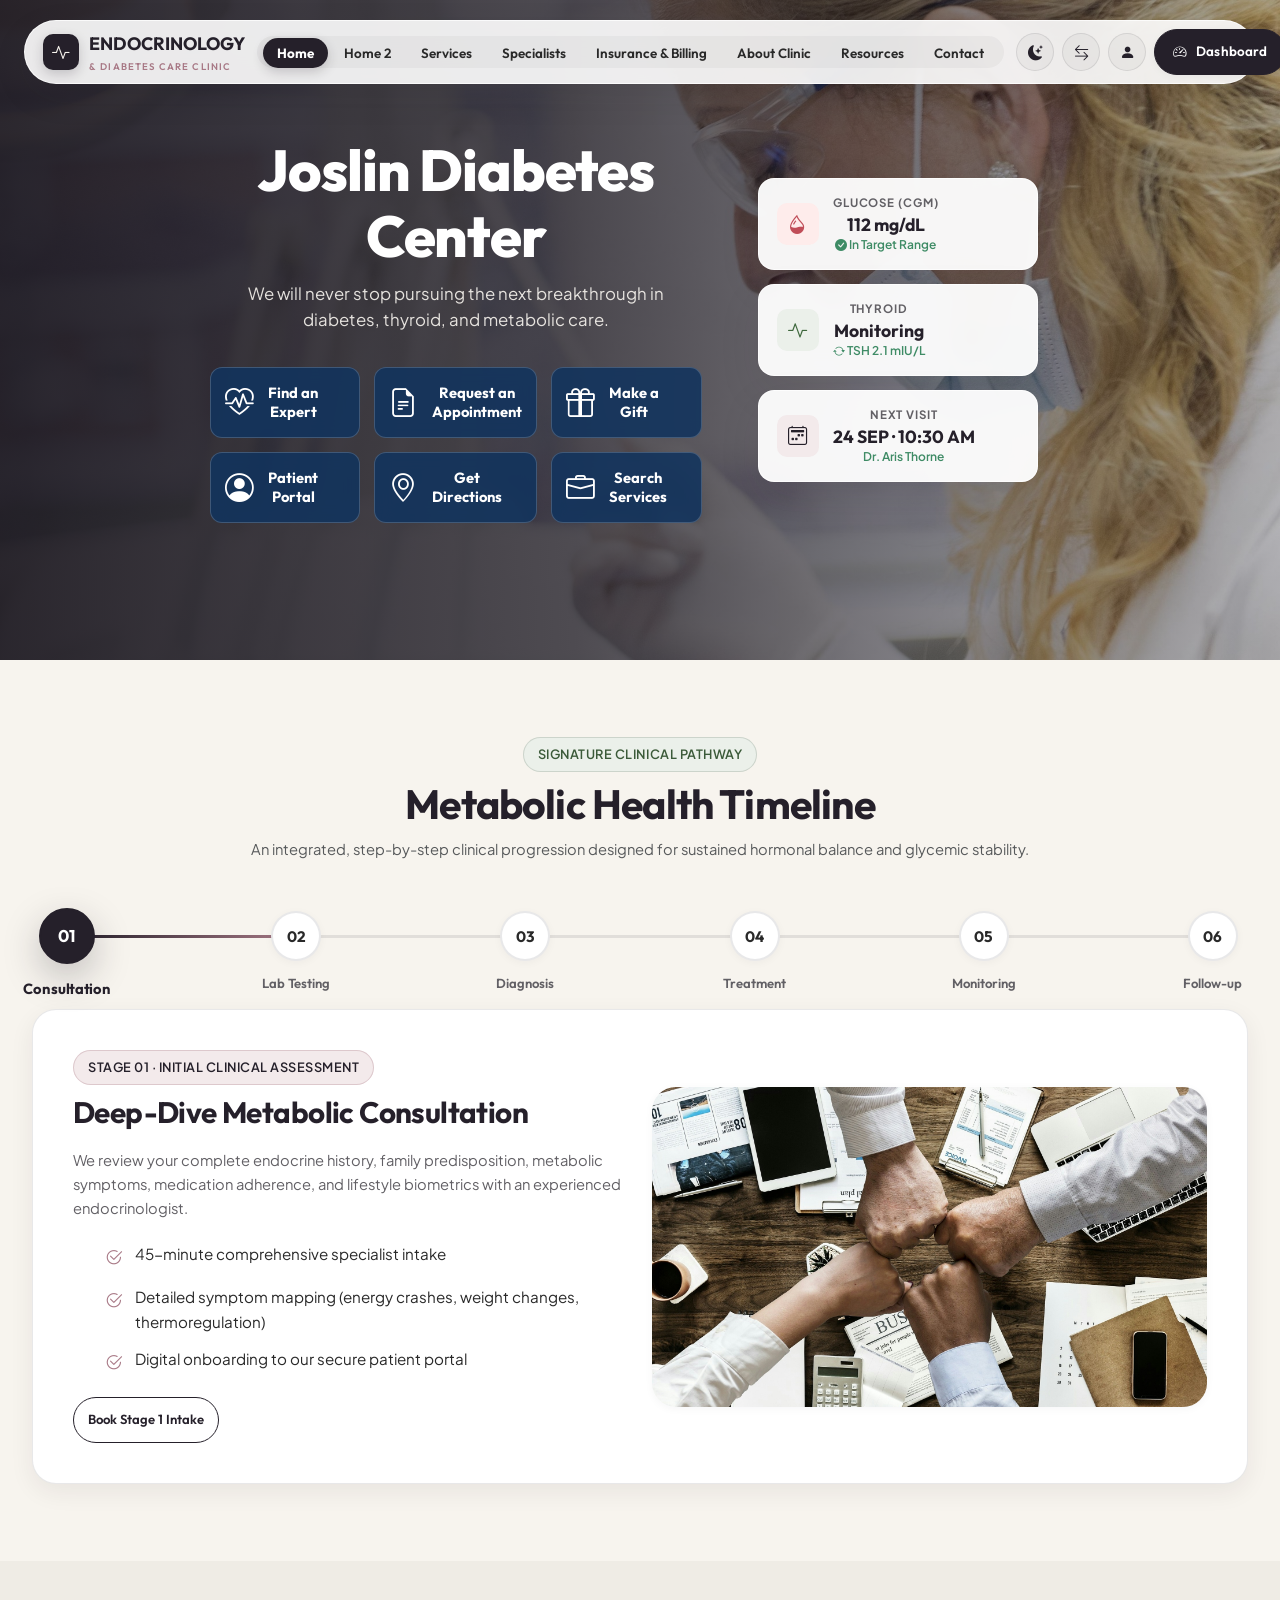
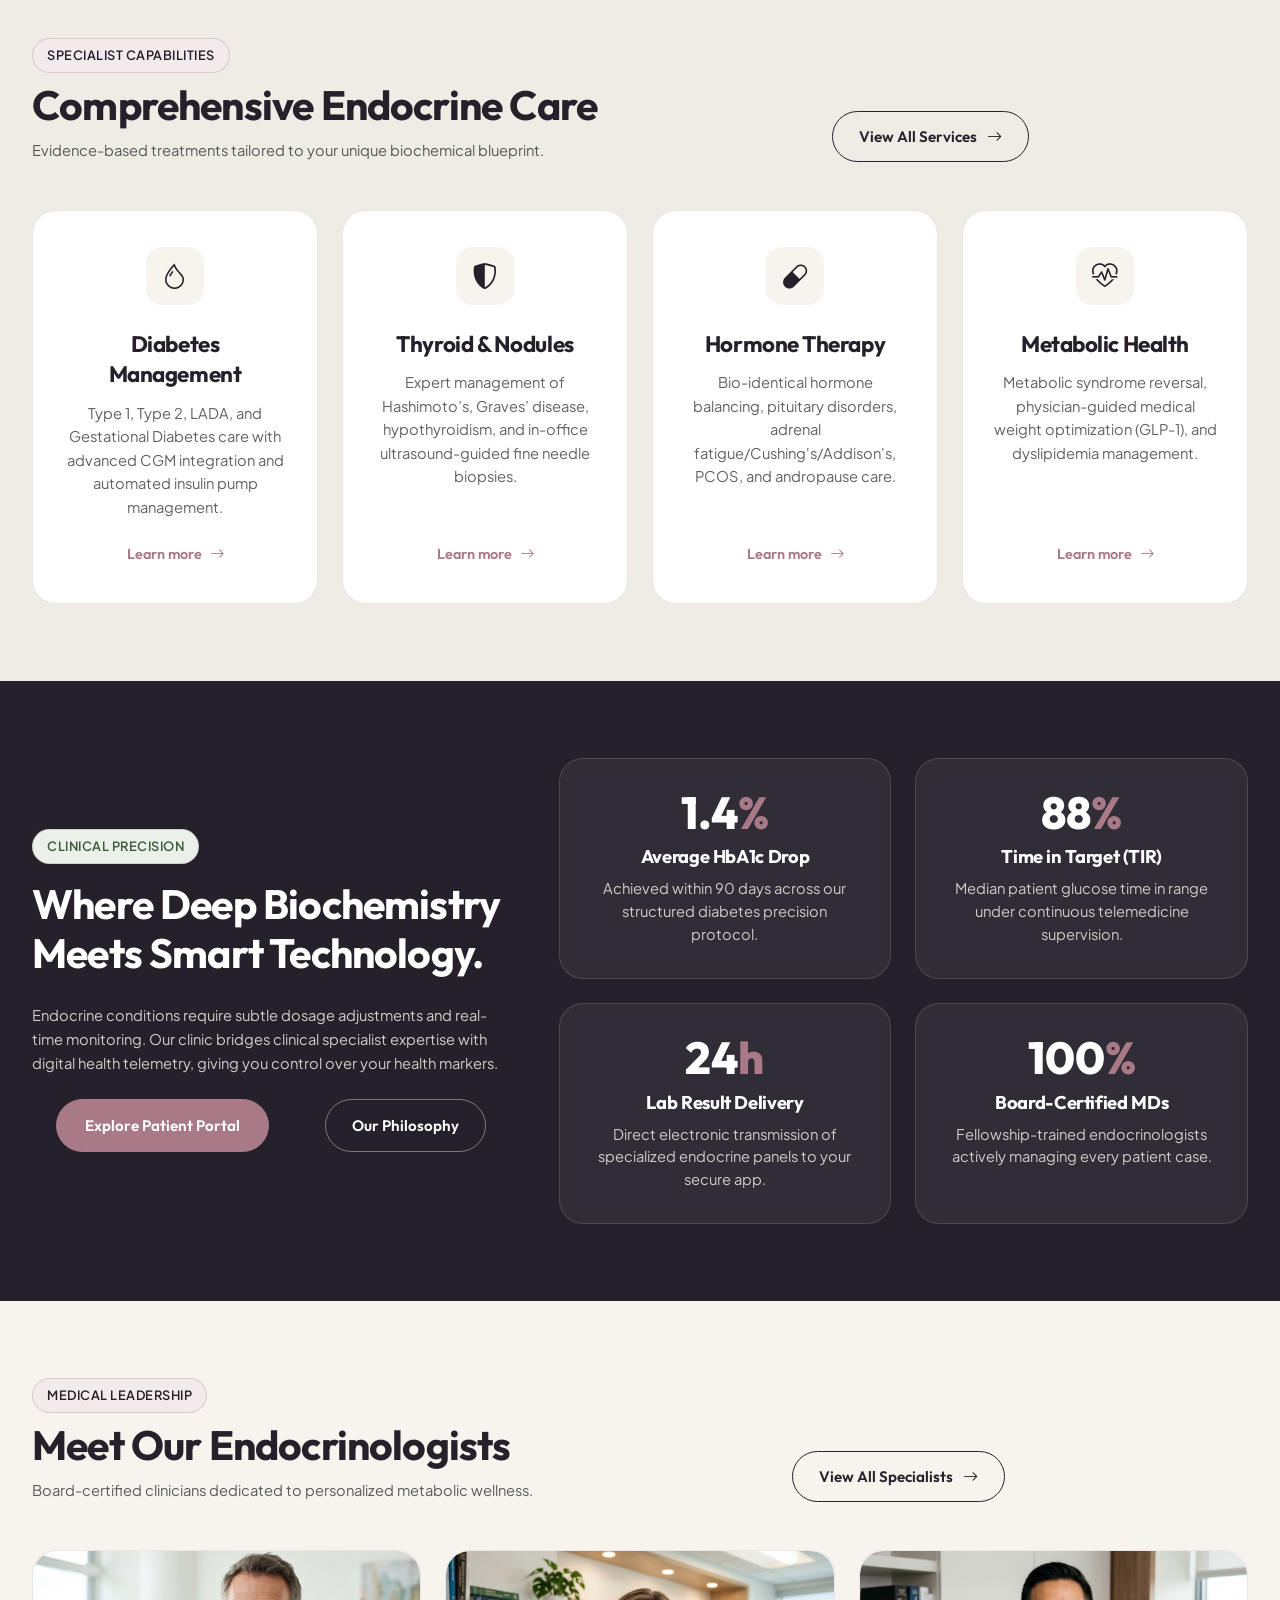
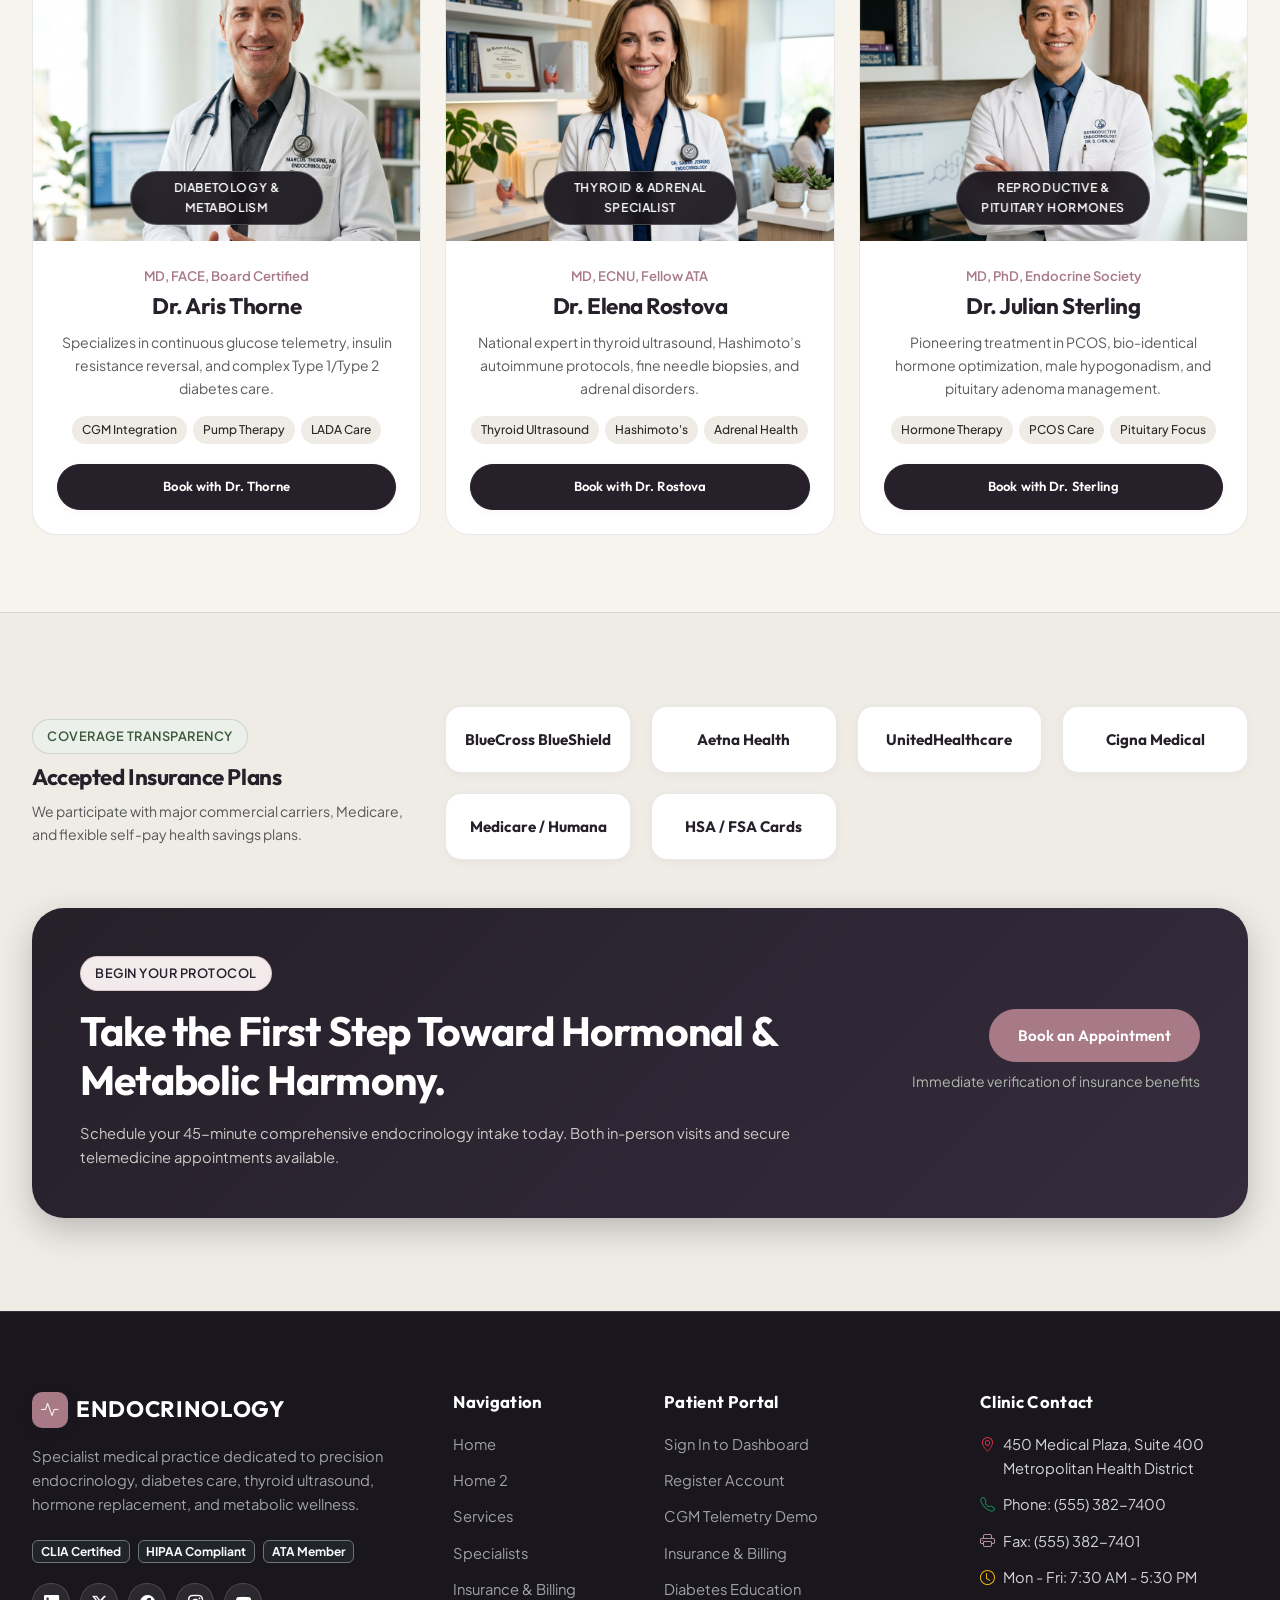
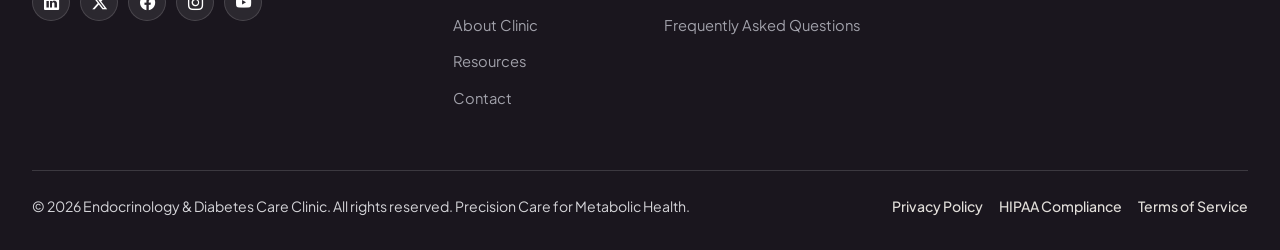
==== commit 3c8fb867: "Update layout, doctor portraits, contact icon hovers, dashboard signout, navbar visibility, and resp" ====
--- a/index.html
+++ b/index.html
@@ -563,13 +563,13 @@
   <section class="section-dark-precision" id="homePrecision">
     <div class="container">
       <div class="row align-items-center g-5">
-        <div class="col-lg-5">
+        <div class="col-lg-5 text-start">
           <span class="badge-clinical badge-clinical-sage mb-3">Clinical Precision</span>
-          <h2 class="mb-4">Where Deep Biochemistry Meets Smart Technology.</h2>
-          <p class="mb-4">
+          <h2 class="mb-4 text-start">Where Deep Biochemistry Meets Smart Technology.</h2>
+          <p class="mb-4 text-start">
             Endocrine conditions require subtle dosage adjustments and real-time monitoring. Our clinic bridges clinical specialist expertise with digital health telemetry, giving you control over your health markers.
           </p>
-          <div class="d-flex gap-3 flex-wrap">
+          <div class="d-flex gap-2 flex-wrap">
             <a href="login.html" class="btn-mauve">Explore Patient Portal</a>
             <a href="about.html" class="btn-outline-plum" style="color: #FFF; border-color: rgba(255,255,255,0.4);">Our Philosophy</a>
           </div>
@@ -616,11 +616,11 @@
        ========================================================================= -->
   <section class="section-doctors" id="homeDoctors">
     <div class="container">
-      <div class="d-flex justify-content-between align-items-end mb-5 flex-wrap gap-3">
-        <div>
+      <div class="d-flex justify-content-between align-items-end mb-5 flex-wrap gap-3 text-start">
+        <div class="text-start">
           <span class="badge-clinical badge-clinical-mauve mb-2">Medical Leadership</span>
-          <h2>Meet Our Endocrinologists</h2>
-          <p class="text-muted mb-0">Board-certified clinicians dedicated to personalized metabolic wellness.</p>
+          <h2 class="text-start">Meet Our Endocrinologists</h2>
+          <p class="text-muted mb-0 text-start">Board-certified clinicians dedicated to personalized metabolic wellness.</p>
         </div>
         <a href="doctors.html" class="btn-outline-plum">View All Specialists <i class="bi bi-arrow-right"></i></a>
       </div>
@@ -630,7 +630,7 @@
         <div class="col-md-6 col-lg-4">
           <div class="doctor-card">
             <div class="doctor-img-box">
-              <img src="image/1 (8).jpg" alt="Dr. Aris Thorne" />
+              <img src="image/doctor-thorne.jpg" alt="Dr. Aris Thorne" />
               <div class="doctor-specialty-tag">Diabetology & Metabolism</div>
             </div>
             <div class="doctor-body">
@@ -655,7 +655,7 @@
         <div class="col-md-6 col-lg-4">
           <div class="doctor-card">
             <div class="doctor-img-box">
-              <img src="image/1 (9).jpg" alt="Dr. Elena Rostova" />
+              <img src="image/doctor-rostova.jpg" alt="Dr. Elena Rostova" />
               <div class="doctor-specialty-tag">Thyroid & Adrenal Specialist</div>
             </div>
             <div class="doctor-body">
@@ -680,7 +680,7 @@
         <div class="col-md-6 col-lg-4">
           <div class="doctor-card">
             <div class="doctor-img-box">
-              <img src="image/1 (10).jpg" alt="Dr. Julian Sterling" />
+              <img src="image/doctor-sterling.jpg" alt="Dr. Julian Sterling" />
               <div class="doctor-specialty-tag">Reproductive & Pituitary Hormones</div>
             </div>
             <div class="doctor-body">
@@ -731,15 +731,15 @@
 
       <!-- Action Callout Banner -->
       <div class="p-4 p-md-5 rounded-5" style="background: linear-gradient(135deg, #25202A 0%, #352B3C 100%); color: #FFF; box-shadow: var(--shadow-plum);">
-        <div class="row align-items-center">
-          <div class="col-lg-8">
+        <div class="row align-items-center g-4">
+          <div class="col-lg-8 text-start">
             <span class="badge-clinical badge-clinical-mauve mb-3">Begin Your Protocol</span>
-            <h2 class="text-white mb-3">Take the First Step Toward Hormonal & Metabolic Harmony.</h2>
+            <h2 class="text-white mb-3 text-start">Take the First Step Toward Hormonal & Metabolic Harmony.</h2>
             <p style="color: rgba(247, 244, 238, 0.8);" class="mb-0">
               Schedule your 45-minute comprehensive endocrinology intake today. Both in-person visits and secure telemedicine appointments available.
             </p>
           </div>
-          <div class="col-lg-4 text-lg-end mt-4 mt-lg-0">
+          <div class="col-lg-4 text-lg-end text-start mt-4 mt-lg-0">
             <a href="contact.html" class="btn-mauve btn-lg mb-2 d-inline-block">Book an Appointment</a>
             <div class="small" style="color: var(--color-soft-sage);">Immediate verification of insurance benefits</div>
           </div>
--- a/css/main.css
+++ b/css/main.css
@@ -216,8 +216,20 @@
 }
 
 .btn-pill-sm {
-  padding: 8px 18px;
-  font-size: 0.85rem;
+  padding: 8px 14px;
+  font-size: 0.82rem;
+  line-height: 1.35;
+  justify-content: center;
+  text-align: center;
+  white-space: normal;
+  word-break: normal;
+}
+
+@media (max-width: 991px) {
+  .btn-pill-sm {
+    padding: 8px 10px;
+    font-size: 0.78rem;
+  }
 }
 
 .badge-clinical {
@@ -334,7 +346,7 @@
 .btn-nav-icon {
   width: 38px;
   height: 38px;
-  border-radius: 50%;
+  border-radius: 9999px;
   border: 1px solid var(--color-border-subtle);
   background: rgba(37, 32, 42, 0.04);
   color: var(--color-midnight-plum);
@@ -411,11 +423,29 @@
     border-radius: 9999px;
   }
 
-  .site-header .theme-toggle-btn,
+    .site-header .theme-toggle-btn,
   .site-header .rtl-toggle-btn,
-  .site-header .btn-nav-icon,
+  .site-header .btn-nav-icon {
+    width: 38px !important;
+    height: 38px !important;
+    border-radius: 9999px !important;
+    display: inline-flex !important;
+    align-items: center !important;
+    justify-content: center !important;
+    padding: 0 !important;
+    flex-shrink: 0 !important;
+  }
+
   .site-header .header-dash-btn {
+    height: 38px !important;
+    border-radius: 9999px !important;
+    padding: 0 18px !important;
     display: inline-flex !important;
+    align-items: center !important;
+    justify-content: center !important;
+    font-size: 0.84rem !important;
+    line-height: 1 !important;
+    white-space: nowrap !important;
   }
 
   .nav-hamburger-btn {
@@ -569,18 +599,39 @@
 }
 
 [data-theme="dark"] .desktop-nav-link {
-  color: #E4E4E7 !important;
+  font-family: var(--font-heading);
+  font-size: 0.84rem;
+  font-weight: 600;
+  color: #D4D4D8 !important;
+  padding: 0 16px;
+  height: 36px;
+  border-radius: 9999px;
+  text-decoration: none;
+  transition: all 0.25s cubic-bezier(0.16, 1, 0.3, 1);
+  white-space: nowrap;
+  display: inline-flex;
+  align-items: center;
+  justify-content: center;
+  line-height: 1;
 }
 
 [data-theme="dark"] .desktop-nav-link:hover {
-  background: rgba(255, 255, 255, 0.16) !important;
   color: #FFFFFF !important;
+  background: rgba(255, 255, 255, 0.18) !important;
+  box-shadow: 0 2px 8px rgba(0, 0, 0, 0.3) !important;
+  transform: translateY(-1px);
 }
 
 [data-theme="dark"] .desktop-nav-link.active {
-  background: var(--color-muted-mauve) !important;
-  color: #000000 !important;
+  background: #FFFFFF !important;
+  color: #111114 !important;
   font-weight: 700 !important;
+  box-shadow: 0 4px 12px rgba(255, 255, 255, 0.25) !important;
+}
+
+[data-theme="dark"] .desktop-nav-link.active:hover {
+  background: #FFFFFF !important;
+  color: #111114 !important;
 }
 
 [data-theme="dark"] .btn-nav-icon {
@@ -671,6 +722,21 @@
   color: #71717A !important;
 }
 
+[data-theme="dark"] input[type="date"],
+[data-theme="dark"] input[type="time"],
+[data-theme="dark"] input[type="datetime-local"] {
+  color-scheme: dark !important;
+  color: #FFFFFF !important;
+}
+
+[data-theme="dark"] input[type="date"]::-webkit-calendar-picker-indicator,
+[data-theme="dark"] input[type="time"]::-webkit-calendar-picker-indicator,
+[data-theme="dark"] input[type="datetime-local"]::-webkit-calendar-picker-indicator {
+  filter: brightness(0) invert(1) !important;
+  opacity: 0.92 !important;
+  cursor: pointer;
+}
+
 [data-theme="dark"] .accordion-item {
   background-color: #111114 !important;
   border-color: rgba(255, 255, 255, 0.14) !important;
@@ -726,7 +792,68 @@
   color: #A1A1AA !important;
 }
 
+[data-theme="dark"] .nav-hamburger-btn {
+  background: rgba(255, 255, 255, 0.15) !important;
+  border-color: rgba(255, 255, 255, 0.32) !important;
+}
+
+[data-theme="dark"] .nav-hamburger-btn span {
+  background: #FFFFFF !important;
+}
+
+[data-theme="dark"] .nav-hamburger-btn:hover {
+  background: var(--color-muted-mauve) !important;
+  border-color: var(--color-muted-mauve) !important;
+}
+
+[data-theme="dark"] .nav-hamburger-btn:hover span {
+  background: #000000 !important;
+}
+
+[data-theme="dark"] .doctor-specialty-tag {
+  color: #FFFFFF !important;
+  background: rgba(18, 14, 22, 0.94) !important;
+  border: 1px solid rgba(255, 255, 255, 0.28) !important;
+}
+
+/* Background image preservation for hero banners in Dark Mode */
+[data-theme="dark"] .hero-joslin-section,
 [data-theme="dark"] .hero-section,
+[data-theme="dark"] .hero-section-cgm,
+[data-theme="dark"] .page-hero-banner {
+  background-color: transparent !important;
+}
+
+[data-theme="dark"] .hero-joslin-overlay {
+  background: linear-gradient(180deg, rgba(6, 6, 8, 0.90) 0%, rgba(6, 6, 8, 0.82) 50%, rgba(6, 6, 8, 0.94) 100%) !important;
+}
+
+[data-theme="dark"] .hero-cgm-overlay {
+  background: linear-gradient(135deg, rgba(6, 6, 8, 0.92) 0%, rgba(6, 6, 8, 0.84) 55%, rgba(6, 6, 8, 0.92) 100%) !important;
+}
+
+[data-theme="dark"] .page-hero-overlay {
+  background: linear-gradient(180deg, rgba(6, 6, 8, 0.90) 0%, rgba(6, 6, 8, 0.82) 100%) !important;
+}
+
+[data-theme="dark"] .hero-section-cgm .hero-title,
+[data-theme="dark"] .hero-section-cgm .hero-title span {
+  color: #FFFFFF !important;
+}
+
+[data-theme="dark"] .hero-section-cgm .hero-title span {
+  color: var(--color-muted-mauve) !important;
+}
+
+[data-theme="dark"] .hero-section-cgm .hero-subtitle {
+  color: #D4D4D8 !important;
+}
+
+[data-theme="dark"] .hero-section-cgm .hero-feature-tags,
+[data-theme="dark"] .hero-section-cgm .hero-feature-tags div {
+  color: #D4D4D8 !important;
+}
+
 [data-theme="dark"] .section-alt,
 [data-theme="dark"] .section-doctors,
 [data-theme="dark"] .section-services,
@@ -736,7 +863,7 @@
 [data-theme="dark"] .section-outcomes,
 [data-theme="dark"] .section-tech-suite,
 [data-theme="dark"] .section-intake-banner,
-[data-theme="dark"] section {
+[data-theme="dark"] section:not(.hero-joslin-section):not(.hero-section):not(.hero-section-cgm):not(.page-hero-banner) {
   background-color: #000000 !important;
   background-image: none !important;
   color: #E4E4E7 !important;
@@ -1048,9 +1175,9 @@
    ========================================================================== */
 .hero-joslin-section {
   position: relative;
-  min-height: 580px;
-  padding-top: 130px;
-  padding-bottom: 70px;
+  min-height: 660px;
+  padding-top: 175px;
+  padding-bottom: 110px;
   background-size: cover;
   background-position: center right;
   background-repeat: no-repeat;
@@ -1070,6 +1197,7 @@
 .hero-joslin-content {
   position: relative;
   z-index: 2;
+  width: 100%;
 }
 
 .hero-joslin-title {
@@ -1144,30 +1272,180 @@
   align-items: flex-end;
 }
 
+/* ==========================================================================
+   PAGE HERO BANNER SYSTEM (FOR ALL NON-HOME PAGES)
+   ========================================================================== */
+.page-hero-banner {
+  position: relative;
+  min-height: 300px;
+  padding-top: 145px !important;
+  padding-bottom: 60px !important;
+  background-size: cover;
+  background-position: center center;
+  background-repeat: no-repeat;
+  color: #FFFFFF;
+  display: flex;
+  align-items: center;
+  justify-content: center;
+  overflow: hidden;
+  border-bottom: 1px solid var(--color-border-subtle);
+}
+
+.page-hero-overlay {
+  position: absolute;
+  inset: 0;
+  background: linear-gradient(180deg, rgba(20, 16, 24, 0.85) 0%, rgba(20, 16, 24, 0.78) 50%, rgba(20, 16, 24, 0.90) 100%);
+  z-index: 1;
+}
+
+.page-hero-content {
+  position: relative;
+  z-index: 2;
+  text-align: center;
+  max-width: 840px;
+  margin: 0 auto;
+}
+
+.page-hero-title {
+  font-size: clamp(2.1rem, 4vw, 3.4rem);
+  font-weight: 800;
+  color: #FFFFFF !important;
+  line-height: 1.15;
+  margin-bottom: 14px;
+  letter-spacing: -0.025em;
+}
+
+.page-hero-subtitle {
+  font-size: clamp(1rem, 1.25vw, 1.2rem);
+  color: rgba(247, 244, 238, 0.92) !important;
+  max-width: 700px;
+  margin: 0 auto;
+  line-height: 1.65;
+}
+
+/* ==========================================================================
+   HERO CGM (HOME 2) BACKGROUND & OVERLAY
+   ========================================================================== */
+.hero-section-cgm {
+  position: relative;
+  min-height: 600px;
+  padding-top: 140px;
+  padding-bottom: 80px;
+  background-size: cover;
+  background-position: center center;
+  background-repeat: no-repeat;
+  overflow: hidden;
+}
+
+.hero-cgm-overlay {
+  position: absolute;
+  inset: 0;
+  background: linear-gradient(135deg, rgba(247, 244, 238, 0.93) 0%, rgba(247, 244, 238, 0.86) 55%, rgba(247, 244, 238, 0.78) 100%);
+  z-index: 1;
+}
+
+.hero-cgm-content {
+  position: relative;
+  z-index: 2;
+}
+
+.cgm-case-stat-box {
+  height: 100% !important;
+  min-height: 88px;
+  display: flex !important;
+  flex-direction: column !important;
+  justify-content: center !important;
+  align-items: center !important;
+}
+
+/* Specialist Cards in doctors.html (Resolves image-text overlap) */
+.specialist-card-img-box {
+  width: 100%;
+  height: 220px !important;
+  border-radius: var(--radius-md);
+  overflow: hidden;
+  position: relative;
+  flex-shrink: 0;
+  background-color: var(--color-warm-ivory-alt);
+}
+
+.specialist-feature-img {
+  width: 100% !important;
+  height: 100% !important;
+  object-fit: cover !important;
+  object-position: 50% 15% !important;
+  display: block;
+}
+
 @media (max-width: 991px) {
   .hero-joslin-section {
-    padding-top: 110px;
-    padding-bottom: 50px;
+    padding-top: 135px;
+    padding-bottom: 75px;
     background-position: center center;
+    text-align: center;
   }
   .hero-joslin-overlay {
-    background: linear-gradient(180deg, rgba(20, 16, 24, 0.92) 0%, rgba(20, 16, 24, 0.85) 100%);
+    background: linear-gradient(180deg, rgba(20, 16, 24, 0.90) 0%, rgba(20, 16, 24, 0.82) 100%);
+  }
+  .hero-joslin-title {
+    text-align: center !important;
+  }
+  .hero-joslin-subtitle {
+    text-align: center !important;
+    margin-left: auto !important;
+    margin-right: auto !important;
   }
   .hero-action-grid {
     grid-template-columns: repeat(2, 1fr);
-    max-width: 100%;
+    max-width: 520px;
+    margin-left: auto !important;
+    margin-right: auto !important;
   }
   .hero-telemetry-badge-container {
-    align-items: flex-start;
+    align-items: center !important;
+    justify-content: center !important;
     margin-top: 28px;
     flex-direction: row;
     flex-wrap: wrap;
+    width: 100%;
+  }
+
+  /* Home 2 Centering */
+  .hero-section-cgm {
+    text-align: center !important;
+    padding-top: 115px;
+    padding-bottom: 50px;
+  }
+  .hero-section-cgm .hero-tag {
+    text-align: center !important;
+    margin-left: auto !important;
+    margin-right: auto !important;
+  }
+  .hero-section-cgm .hero-title {
+    text-align: center !important;
+  }
+  .hero-section-cgm .hero-subtitle {
+    text-align: center !important;
+    margin-left: auto !important;
+    margin-right: auto !important;
+  }
+  .hero-section-cgm .hero-cta-group {
+    justify-content: center !important;
+  }
+  .hero-section-cgm .hero-feature-tags {
+    justify-content: center !important;
+    text-align: center !important;
   }
 }
 
 @media (max-width: 576px) {
   .hero-action-grid {
     grid-template-columns: 1fr;
+    max-width: 320px;
+  }
+  .specialist-card-img-box {
+    height: 200px !important;
+    margin-bottom: 12px;
   }
 }
 .hero-section {
@@ -1676,15 +1954,16 @@
   position: absolute;
   bottom: 16px;
   left: 16px;
-  background: rgba(37, 32, 42, 0.85);
+  background: rgba(20, 16, 24, 0.90);
   backdrop-filter: blur(8px);
-  color: var(--color-white);
+  color: #FFFFFF !important;
   padding: 6px 14px;
   border-radius: var(--radius-full);
   font-size: 0.75rem;
   font-weight: 600;
   letter-spacing: 0.05em;
   text-transform: uppercase;
+  border: 1px solid rgba(255, 255, 255, 0.22);
 }
 
 .doctor-body {
@@ -1735,25 +2014,47 @@
 
 .section-dark-precision h2,
 .section-dark-precision h3,
-.section-dark-precision h4 {
-  color: var(--color-warm-ivory);
+.section-dark-precision h4,
+.section-dark-precision h5,
+.dark-stat-card h5 {
+  color: #FFFFFF !important;
+}
+
+.dark-stat-card h5 {
+  font-size: 1.15rem;
+  font-weight: 700;
+  margin-bottom: 8px;
+  line-height: 1.3;
 }
 
 .section-dark-precision p {
-  color: rgba(247, 244, 238, 0.75);
+  color: rgba(247, 244, 238, 0.82);
 }
 
 .dark-stat-card {
-  background: rgba(255, 255, 255, 0.05);
-  border: 1px solid rgba(255, 255, 255, 0.1);
+  background: rgba(255, 255, 255, 0.06);
+  border: 1px solid rgba(255, 255, 255, 0.14);
   border-radius: var(--radius-lg);
-  padding: 32px;
+  padding: 32px 28px;
   backdrop-filter: blur(8px);
   transition: var(--transition-normal);
+  height: 100% !important;
+  min-height: 100% !important;
+  display: flex !important;
+  flex-direction: column !important;
+  justify-content: flex-start !important;
+}
+
+.dark-stat-card p {
+  color: rgba(247, 244, 238, 0.8) !important;
+  margin-bottom: 0 !important;
+  font-size: 0.92rem;
+  line-height: 1.55;
+  flex-grow: 1;
 }
 
 .dark-stat-card:hover {
-  background: rgba(255, 255, 255, 0.08);
+  background: rgba(255, 255, 255, 0.10);
   border-color: var(--color-muted-mauve);
 }
 
@@ -1761,9 +2062,9 @@
   font-family: var(--font-heading);
   font-size: 2.8rem;
   font-weight: 800;
-  color: var(--color-warm-ivory);
+  color: #FFFFFF !important;
   line-height: 1;
-  margin-bottom: 8px;
+  margin-bottom: 10px;
 }
 
 .dark-stat-num span {
@@ -2128,6 +2429,7 @@
   }
   .floating-metabolic-card .card-val {
     font-size: 0.95rem;
+  }
 }
 
 /* ==========================================================================
@@ -2138,8 +2440,9 @@
   border-radius: 20px;
   overflow: hidden;
   box-shadow: 0 10px 30px rgba(0, 0, 0, 0.08);
-  min-height: 280px;
+  min-height: 300px;
   background: #007380;
+  align-items: stretch;
 }
 
 .research-split-banner .research-banner-left {
@@ -2149,7 +2452,7 @@
   flex-direction: column;
   justify-content: center;
   align-items: flex-start;
-  flex: 1 1 45%;
+  flex: 1 1 50%;
   color: #ffffff;
 }
 
@@ -2194,14 +2497,16 @@
 }
 
 .research-split-banner .research-banner-right {
-  flex: 1 1 55%;
+  flex: 1 1 50%;
   position: relative;
   min-height: 280px;
+  overflow: hidden;
 }
 
 .research-split-banner .research-banner-img {
   width: 100%;
   height: 100%;
+  min-height: 100%;
   object-fit: cover;
   display: block;
 }
@@ -2211,11 +2516,145 @@
     flex-direction: column;
   }
   .research-split-banner .research-banner-left {
-    padding: 36px 24px;
+    padding: 36px 28px;
   }
   .research-split-banner .research-banner-right {
     min-height: 240px;
-  }
+    height: 260px;
+    width: 100%;
+  }
+}
+
+/* ==========================================================================
+   FAQ ACCORDION COMPONENT
+   ========================================================================== */
+.faq-accordion {
+  display: flex;
+  flex-direction: column;
+  gap: 12px;
+}
+
+.faq-item {
+  background: var(--color-white);
+  border: 1px solid var(--color-border-subtle);
+  border-radius: var(--radius-md);
+  overflow: hidden;
+  transition: var(--transition-normal);
+  box-shadow: var(--shadow-sm);
+}
+
+.faq-header-btn {
+  width: 100%;
+  padding: 18px 24px;
+  background: transparent;
+  border: none;
+  display: flex;
+  justify-content: space-between;
+  align-items: center;
+  font-family: var(--font-heading);
+  font-size: 1.05rem;
+  font-weight: 700;
+  color: var(--color-midnight-plum);
+  cursor: pointer;
+  text-align: left;
+  gap: 16px;
+  transition: color 0.2s ease;
+}
+
+.faq-header-btn i {
+  font-size: 1rem;
+  color: var(--color-muted-mauve);
+  transition: transform 0.3s ease;
+  flex-shrink: 0;
+}
+
+.faq-item.active .faq-header-btn i {
+  transform: rotate(180deg);
+}
+
+.faq-body-content {
+  max-height: 0;
+  overflow: hidden;
+  transition: max-height 0.35s ease, padding 0.35s ease;
+  padding: 0 24px;
+}
+
+.faq-item.active .faq-body-content {
+  padding: 0 24px 20px 24px;
+}
+
+.faq-body-content p {
+  color: var(--color-charcoal-muted);
+  font-size: 0.95rem;
+  line-height: 1.65;
+  margin: 0;
+}
+
+[data-theme="dark"] .faq-item {
+  background: #111114 !important;
+  border-color: rgba(255, 255, 255, 0.14) !important;
+}
+
+[data-theme="dark"] .faq-header-btn {
+  color: #FFFFFF !important;
+}
+
+[data-theme="dark"] .faq-header-btn:hover {
+  color: var(--color-muted-mauve) !important;
+}
+
+[data-theme="dark"] .faq-body-content p {
+  color: #D4D4D8 !important;
+}
+
+/* Pricing Card Amount in Light & Dark Theme */
+.pricing-amount {
+  font-family: var(--font-heading);
+  font-size: 2.25rem;
+  font-weight: 800;
+  color: var(--color-midnight-plum);
+  line-height: 1.1;
+  margin: 16px 0;
+}
+
+[data-theme="dark"] .pricing-amount {
+  color: #FFFFFF !important;
+}
+
+/* Insurance Card Box Uniformity */
+.insurance-card-box {
+  background: var(--color-white);
+  border: 1px solid var(--color-border-subtle);
+  border-radius: var(--radius-sm);
+  padding: 18px 14px;
+  width: 100%;
+  height: 100% !important;
+  min-height: 130px;
+  text-align: center;
+  display: flex !important;
+  flex-direction: column !important;
+  justify-content: center !important;
+  align-items: center !important;
+  box-shadow: var(--shadow-sm);
+  transition: transform 0.2s ease, border-color 0.2s ease;
+}
+
+.insurance-card-box:hover {
+  transform: translateY(-2px);
+  border-color: var(--color-muted-mauve);
+}
+
+[data-theme="dark"] .insurance-card-box {
+  background: #111114 !important;
+  border-color: rgba(255, 255, 255, 0.14) !important;
+}
+
+[data-theme="dark"] input[type="date"]::-webkit-calendar-picker-indicator,
+[data-theme="dark"] input[type="time"]::-webkit-calendar-picker-indicator,
+[data-theme="dark"] input[type="datetime-local"]::-webkit-calendar-picker-indicator {
+  filter: brightness(0) invert(1) !important;
+  opacity: 0.92 !important;
+  cursor: pointer;
 }
 
 /* ==========================================================================
@@ -2224,6 +2663,9 @@
 .joslin-articles-grid {
   display: grid;
   grid-template-columns: repeat(2, 1fr);
+  gap: 20px;
+}
+
 /* ==========================================================================
    PATIENT EDUCATION & FEATURED INSIGHTS SHOWCASE
    ========================================================================== */
@@ -2330,7 +2772,7 @@
 }
 
 .insight-lead-body {
-  padding: 32px 36px;
+  padding: 26px 28px;
   display: flex;
   flex-direction: column;
   flex-grow: 1;
@@ -3107,18 +3549,41 @@
 
   /* Grid Restructuring at 1024px */
   .hero-joslin-section {
-    padding-top: 110px !important;
-    padding-bottom: 50px !important;
+    padding-top: 135px !important;
+    padding-bottom: 75px !important;
+    text-align: center !important;
+  }
+
+  .hero-joslin-title {
+    text-align: center !important;
+  }
+
+  .hero-joslin-subtitle {
+    text-align: center !important;
+    margin-left: auto !important;
+    margin-right: auto !important;
   }
 
   .hero-action-grid {
     grid-template-columns: repeat(2, 1fr) !important;
-    max-width: 100% !important;
+    max-width: 540px !important;
+    margin-left: auto !important;
+    margin-right: auto !important;
+  }
+
+  .hero-telemetry-badge-container {
+    justify-content: center !important;
+    align-items: center !important;
+    width: 100% !important;
   }
 
   .doctor-img-box,
   .doctor-card-img-box {
     height: 260px !important;
+  }
+
+  .specialist-card-img-box {
+    height: 210px !important;
   }
 
   .service-feature-img,
@@ -3129,6 +3594,29 @@
 
   .timeline-stage-img {
     max-height: 280px !important;
+  }
+
+  .timeline-stepper-nav {
+    overflow-x: auto !important;
+    overflow-y: hidden !important;
+    padding: 14px 20px 54px 20px !important;
+    gap: 36px !important;
+    justify-content: flex-start !important;
+    -webkit-overflow-scrolling: touch;
+    scrollbar-width: none;
+    margin: 25px 0 35px !important;
+  }
+
+  .timeline-stepper-nav::-webkit-scrollbar {
+    display: none;
+  }
+
+  .timeline-stepper-line {
+    display: none !important;
+  }
+
+  .timeline-step-btn {
+    flex-shrink: 0 !important;
   }
 
   .fullscreen-nav-header {
@@ -3171,6 +3659,7 @@
 
   .hero-action-grid {
     grid-template-columns: 1fr !important;
+    max-width: 360px !important;
   }
 
   .hero-cta-group {
@@ -3189,6 +3678,10 @@
     height: 240px !important;
   }
 
+  .specialist-card-img-box {
+    height: 200px !important;
+  }
+
   .service-feature-img,
   .facility-feature-img,
   .video-feature-img {
@@ -3206,9 +3699,12 @@
 
   .timeline-stepper-nav {
     overflow-x: auto !important;
-    padding-bottom: 30px !important;
-    gap: 20px !important;
+    overflow-y: hidden !important;
+    padding: 12px 16px 52px 16px !important;
+    gap: 32px !important;
     justify-content: flex-start !important;
+    -webkit-overflow-scrolling: touch;
+    scrollbar-width: none;
   }
 
   .timeline-stepper-line {
@@ -3239,7 +3735,7 @@
     border-radius: 24px !important;
   }
 
-  .brand-logo .brand-text-sub {
+  .site-header .brand-logo .brand-text-sub {
     display: none !important;
   }
 
@@ -3252,6 +3748,11 @@
   .doctor-img-box,
   .doctor-card-img-box {
     height: 220px !important;
+  }
+
+  .specialist-card-img-box {
+    height: 200px !important;
+    margin-bottom: 14px !important;
   }
 
   .service-feature-img,
@@ -3306,21 +3807,59 @@
     margin: 12px !important;
     max-width: calc(100% - 24px) !important;
   }
+
+  /* Auth Card Mobile Formatting */
+  .auth-card {
+    padding: 24px 18px !important;
+    border-radius: 20px !important;
+  }
+
+  .auth-card .brand-logo .brand-text-sub {
+    display: block !important;
+    font-size: 0.65rem !important;
+    letter-spacing: 0.08em !important;
+    text-transform: uppercase !important;
+    color: var(--color-muted-mauve) !important;
+  }
+
+  .auth-card .brand-logo-icon {
+    width: 40px !important;
+    height: 40px !important;
+    font-size: 1.2rem !important;
+  }
+
+  .auth-card .btn-primary-plum {
+    padding: 11px 16px !important;
+    font-size: 0.90rem !important;
+    line-height: 1.3 !important;
+  }
+
+  .auth-card .btn-pill-sm {
+    padding: 8px 12px !important;
+    font-size: 0.80rem !important;
+    line-height: 1.25 !important;
+    white-space: normal !important;
+  }
+
+  .auth-card .btn-outline-secondary {
+    padding: 6px 4px !important;
+    font-size: 0.80rem !important;
+  }
 }
 
 /* ==========================================================================
-   BREAKPOINT: 375PX & 320PX (ULTRA-COMPACT MOBILE)
+   BREAKPOINT: 375PX & 360PX & 320PX (ULTRA-COMPACT MOBILE)
    ========================================================================== */
 @media (max-width: 375px) {
   .site-header {
     padding: 5px 10px !important;
   }
 
-  .brand-logo {
+  .site-header .brand-logo {
     font-size: 0.85rem !important;
   }
 
-  .brand-logo-icon {
+  .site-header .brand-logo-icon {
     width: 28px !important;
     height: 28px !important;
     font-size: 0.85rem !important;
@@ -3345,5 +3884,387 @@
     padding: 10px 16px !important;
     font-size: 0.85rem !important;
   }
-}
-
+
+  .cgm-case-stat-box {
+    padding: 10px 6px !important;
+    min-height: 84px !important;
+  }
+
+  .cgm-case-stat-box strong {
+    font-size: 1.15rem !important;
+  }
+
+  .cgm-case-stat-box small {
+    font-size: 0.68rem !important;
+    line-height: 1.2 !important;
+  }
+
+  /* 360px Auth Card Refinements */
+  .auth-card {
+    padding: 20px 14px !important;
+  }
+
+  .auth-card .brand-title {
+    font-size: 1.1rem !important;
+  }
+
+  .auth-card .brand-logo .brand-text-sub {
+    font-size: 0.60rem !important;
+  }
+
+  .auth-card .btn-primary-plum {
+    padding: 10px 14px !important;
+    font-size: 0.84rem !important;
+  }
+
+  .auth-card .btn-pill-sm {
+    padding: 7px 10px !important;
+    font-size: 0.76rem !important;
+  }
+}
+
+/* Auth Card Dark Mode Compatibility */
+[data-theme="dark"] .auth-card {
+  background: #111114 !important;
+  border-color: rgba(255, 255, 255, 0.14) !important;
+  color: #E4E4E7 !important;
+}
+
+[data-theme="dark"] .auth-card h3,
+[data-theme="dark"] .auth-card .brand-title,
+[data-theme="dark"] .auth-card label,
+[data-theme="dark"] .auth-card strong {
+  color: #FFFFFF !important;
+}
+
+[data-theme="dark"] .auth-card .brand-logo-icon {
+  background: #FFFFFF !important;
+  color: #111114 !important;
+}
+
+
+/* Consistent Height and Corner Radius for Header Buttons */
+.site-header .theme-toggle-btn,
+.site-header .rtl-toggle-btn,
+.site-header .btn-nav-icon {
+  width: 38px !important;
+  height: 38px !important;
+  min-width: 38px !important;
+  border-radius: 9999px !important;
+  display: inline-flex !important;
+  align-items: center !important;
+  justify-content: center !important;
+  padding: 0 !important;
+  flex-shrink: 0 !important;
+  line-height: 1 !important;
+}
+
+.site-header .header-dash-btn {
+  height: 38px !important;
+  border-radius: 9999px !important;
+  padding: 0 18px !important;
+  display: inline-flex !important;
+  align-items: center !important;
+  justify-content: center !important;
+  font-size: 0.84rem !important;
+  line-height: 1 !important;
+  white-space: nowrap !important;
+  flex-shrink: 0 !important;
+}
+
+
+/* ==========================================================================
+   HOME 2: DISTINCTIVE SERVICES OFFERINGS BENTO GRID
+   ========================================================================== */
+.h2-services-section {
+  padding: 90px 0;
+  background: var(--color-warm-ivory);
+  position: relative;
+}
+
+.h2-service-bento-card {
+  background: var(--color-white);
+  border: 1px solid var(--color-border-subtle);
+  border-radius: 24px;
+  padding: 32px;
+  height: 100%;
+  display: flex;
+  flex-direction: column;
+  justify-content: space-between;
+  transition: all 0.35s cubic-bezier(0.16, 1, 0.3, 1);
+  box-shadow: var(--shadow-sm);
+  position: relative;
+  overflow: hidden;
+}
+
+.h2-service-bento-card:hover {
+  transform: translateY(-5px);
+  box-shadow: var(--shadow-hover);
+  border-color: var(--color-muted-mauve);
+}
+
+.h2-service-featured-card {
+  background: linear-gradient(135deg, #25202A 0%, #352B3C 100%);
+  color: #FFFFFF;
+  border-color: rgba(255, 255, 255, 0.12);
+}
+
+.h2-service-featured-card h3,
+.h2-service-featured-card h4,
+.h2-service-featured-card h5 {
+  color: #FFFFFF !important;
+}
+
+.h2-service-featured-card p {
+  color: rgba(247, 244, 238, 0.8) !important;
+}
+
+.h2-service-icon-pill {
+  width: 52px;
+  height: 52px;
+  border-radius: 16px;
+  display: inline-flex;
+  align-items: center;
+  justify-content: center;
+  font-size: 1.4rem;
+  margin-bottom: 20px;
+}
+
+.h2-service-pill-plum {
+  background: rgba(37, 32, 42, 0.08);
+  color: var(--color-midnight-plum);
+}
+
+.h2-service-pill-white {
+  background: rgba(255, 255, 255, 0.15);
+  color: #FFFFFF;
+}
+
+.h2-service-pill-sage {
+  background: rgba(138, 154, 134, 0.15);
+  color: var(--color-soft-sage);
+}
+
+.h2-service-tag-list {
+  display: flex;
+  flex-wrap: wrap;
+  gap: 6px;
+  margin: 16px 0;
+}
+
+.h2-service-tag {
+  font-size: 0.76rem;
+  padding: 4px 10px;
+  border-radius: 9999px;
+  background: rgba(37, 32, 42, 0.05);
+  color: var(--color-charcoal);
+  font-weight: 600;
+}
+
+.h2-service-featured-card .h2-service-tag {
+  background: rgba(255, 255, 255, 0.12);
+  color: rgba(255, 255, 255, 0.9);
+}
+
+/* Services Process Flow */
+.process-step-card {
+  background: var(--color-white);
+  border: 1px solid var(--color-border-subtle);
+  border-radius: 20px;
+  padding: 28px;
+  height: 100%;
+  position: relative;
+  transition: all 0.3s ease;
+}
+
+.process-step-card:hover {
+  transform: translateY(-4px);
+  box-shadow: var(--shadow-md);
+  border-color: var(--color-muted-mauve);
+}
+
+.process-step-num {
+  width: 40px;
+  height: 40px;
+  border-radius: 50%;
+  background: var(--color-midnight-plum);
+  color: #FFFFFF;
+  font-weight: 700;
+  display: flex;
+  align-items: center;
+  justify-content: center;
+  margin-bottom: 18px;
+  font-size: 0.95rem;
+}
+
+
+/* ==========================================================================
+   CONTACT PAGE: Clinical Location & Contact Icon Hover Color System
+   ========================================================================== */
+.contact-info-item {
+  padding: 10px 12px;
+  border-radius: 14px;
+  transition: all 0.25s ease;
+}
+
+.contact-info-item:hover {
+  background: rgba(168, 121, 134, 0.08);
+}
+
+.contact-icon-badge {
+  width: 44px;
+  height: 44px;
+  min-width: 44px;
+  border-radius: 12px;
+  display: inline-flex;
+  align-items: center;
+  justify-content: center;
+  transition: all 0.25s cubic-bezier(0.16, 1, 0.3, 1);
+}
+
+.contact-icon-badge.badge-geo {
+  background: rgba(220, 53, 69, 0.12);
+}
+
+.contact-icon-badge.badge-phone {
+  background: rgba(25, 135, 84, 0.12);
+}
+
+.contact-icon-badge.badge-hours {
+  background: rgba(245, 158, 11, 0.14);
+}
+
+/* Base icon colors with smooth transitions */
+#location .bi-geo-alt-fill,
+#location i.bi-geo-alt-fill,
+.contact-icon-badge.badge-geo i {
+  color: #DC3545 !important;
+  transition: all 0.25s ease;
+}
+
+#location .bi-telephone-fill,
+#location i.bi-telephone-fill,
+.contact-icon-badge.badge-phone i {
+  color: #198754 !important;
+  transition: all 0.25s ease;
+}
+
+#location .bi-clock-fill,
+#location i.bi-clock-fill,
+.contact-icon-badge.badge-hours i {
+  color: #D97706 !important;
+  transition: all 0.25s ease;
+}
+
+/* Hover States: Invert badge with white icon and elevated glow */
+.contact-info-item:hover .contact-icon-badge.badge-geo,
+.contact-icon-badge.badge-geo:hover {
+  background: #DC3545 !important;
+  transform: scale(1.10);
+  box-shadow: 0 6px 16px rgba(220, 53, 69, 0.35);
+}
+
+.contact-info-item:hover .contact-icon-badge.badge-geo i,
+.contact-icon-badge.badge-geo:hover i,
+#location .contact-info-item:hover i.bi-geo-alt-fill,
+#location i.bi-geo-alt-fill:hover {
+  color: #FFFFFF !important;
+}
+
+.contact-info-item:hover .contact-icon-badge.badge-phone,
+.contact-icon-badge.badge-phone:hover {
+  background: #198754 !important;
+  transform: scale(1.10);
+  box-shadow: 0 6px 16px rgba(25, 135, 84, 0.35);
+}
+
+.contact-info-item:hover .contact-icon-badge.badge-phone i,
+.contact-icon-badge.badge-phone:hover i,
+#location .contact-info-item:hover i.bi-telephone-fill,
+#location i.bi-telephone-fill:hover {
+  color: #FFFFFF !important;
+}
+
+.contact-info-item:hover .contact-icon-badge.badge-hours,
+.contact-icon-badge.badge-hours:hover {
+  background: #D97706 !important;
+  transform: scale(1.10);
+  box-shadow: 0 6px 16px rgba(217, 119, 6, 0.35);
+}
+
+.contact-info-item:hover .contact-icon-badge.badge-hours i,
+.contact-icon-badge.badge-hours:hover i,
+#location .contact-info-item:hover i.bi-clock-fill,
+#location i.bi-clock-fill:hover {
+  color: #FFFFFF !important;
+}
+
+[data-theme="dark"] .contact-info-item:hover {
+  background: rgba(255, 255, 255, 0.06);
+}
+
+/* ==========================================================================
+   RESPONSIVENESS: 1024px LOGIN-CTA & 360px DASHBOARD TOPBAR REFINEMENTS
+   ========================================================================== */
+@media (min-width: 992px) and (max-width: 1199px) {
+  .auth-card {
+    padding: 2.5rem 2.25rem !important;
+  }
+  .auth-card .btn-outline-secondary {
+    padding: 8px 4px !important;
+    font-size: 0.80rem !important;
+    white-space: nowrap !important;
+  }
+  .auth-card .btn-outline-secondary span {
+    display: inline !important;
+  }
+}
+
+.auth-card .btn-outline-secondary {
+  white-space: nowrap !important;
+  display: flex !important;
+  align-items: center !important;
+  justify-content: center !important;
+  gap: 6px !important;
+}
+
+/* Guard against button.btn-mauve forcing display inside dash-topbar on small screens */
+@media (max-width: 768px) {
+  .dash-topbar .btn-mauve {
+    display: none !important;
+  }
+}
+
+/* ==========================================================================
+   NAVBAR MENU VISIBILITY (Light & Dark Theme Active / Hover States)
+   ========================================================================== */
+.desktop-nav-link {
+  color: var(--color-charcoal);
+}
+
+.desktop-nav-link.active {
+  background: #25202A !important;
+  color: #FFFFFF !important;
+  font-weight: 700;
+}
+
+[data-theme="dark"] .desktop-nav-link {
+  color: #D4D4D8 !important;
+}
+
+[data-theme="dark"] .desktop-nav-link.active {
+  background: #FFFFFF !important;
+  color: #111114 !important;
+  font-weight: 700 !important;
+  box-shadow: 0 4px 12px rgba(255, 255, 255, 0.25) !important;
+}
+
+[data-theme="dark"] .desktop-nav-link:hover {
+  background: rgba(255, 255, 255, 0.18) !important;
+  color: #FFFFFF !important;
+}
+
+[data-theme="dark"] .desktop-nav-link.active:hover {
+  background: #FFFFFF !important;
+  color: #111114 !important;
+}
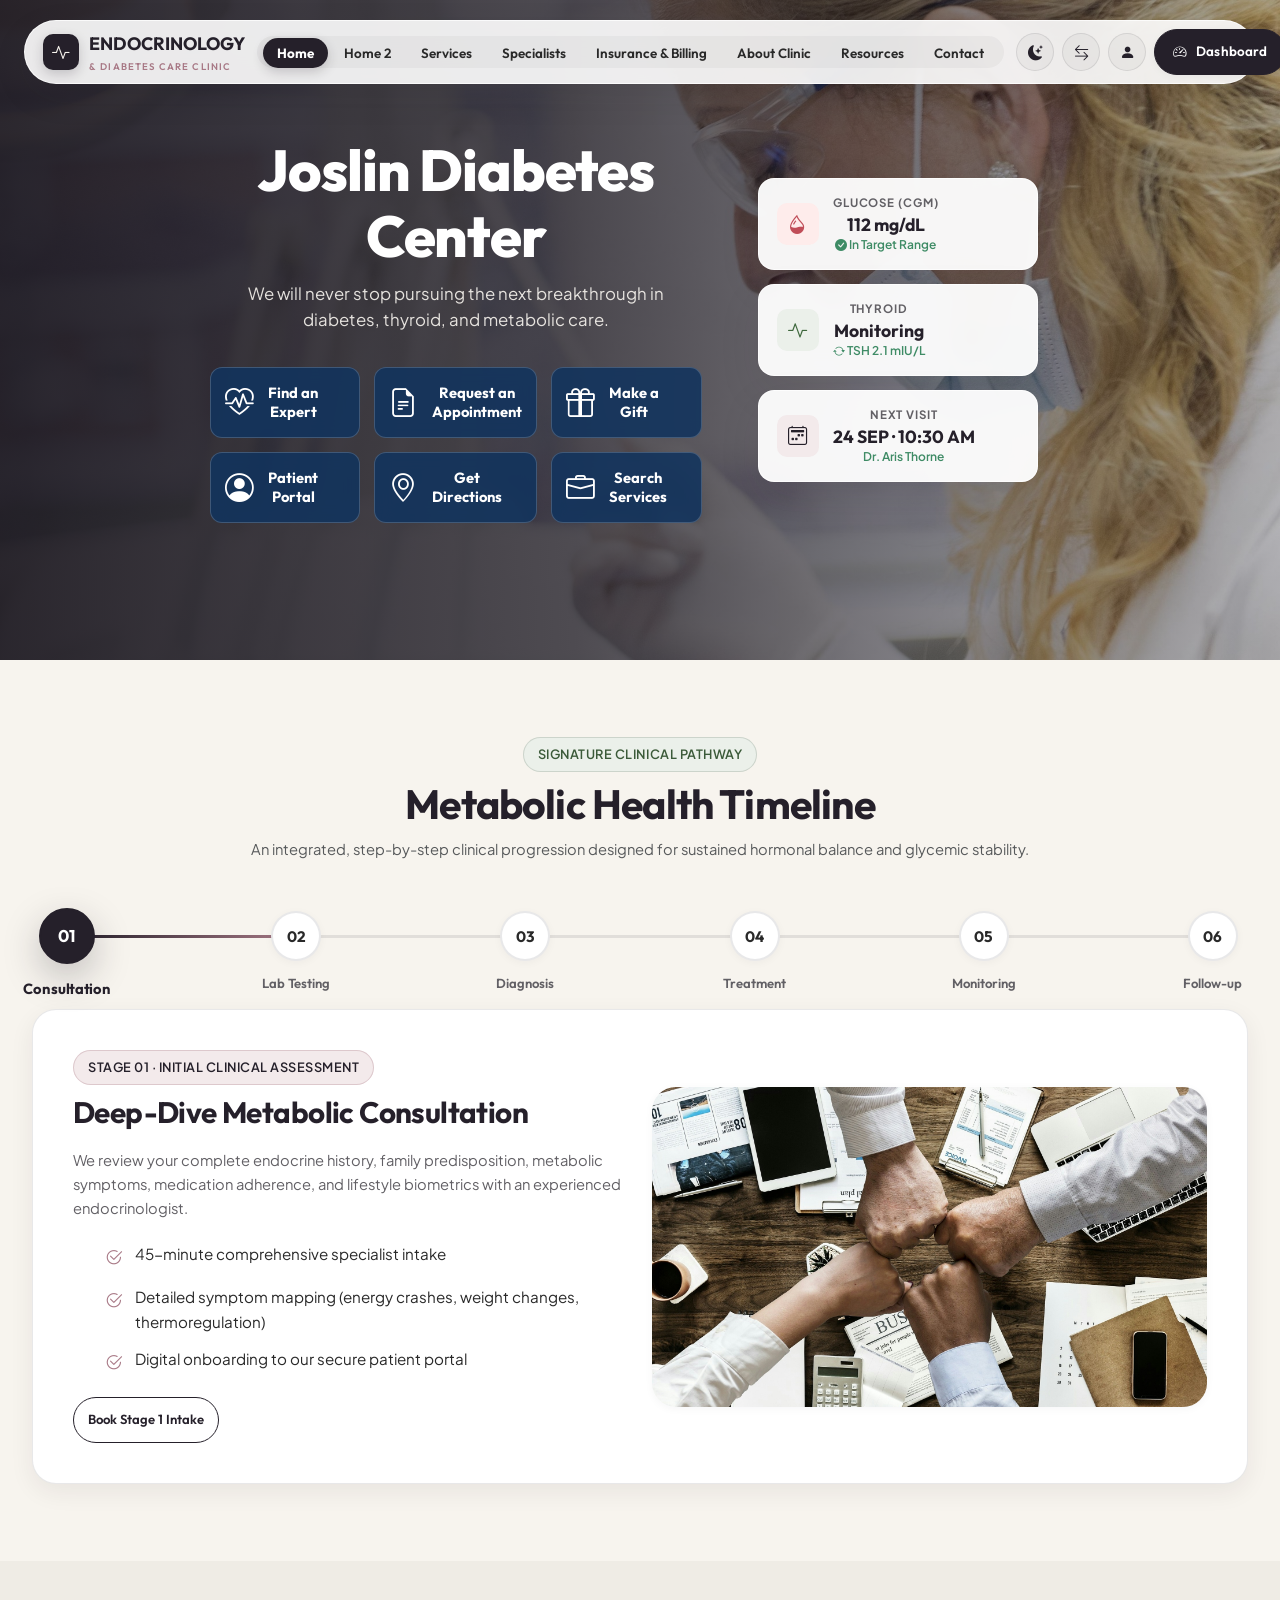
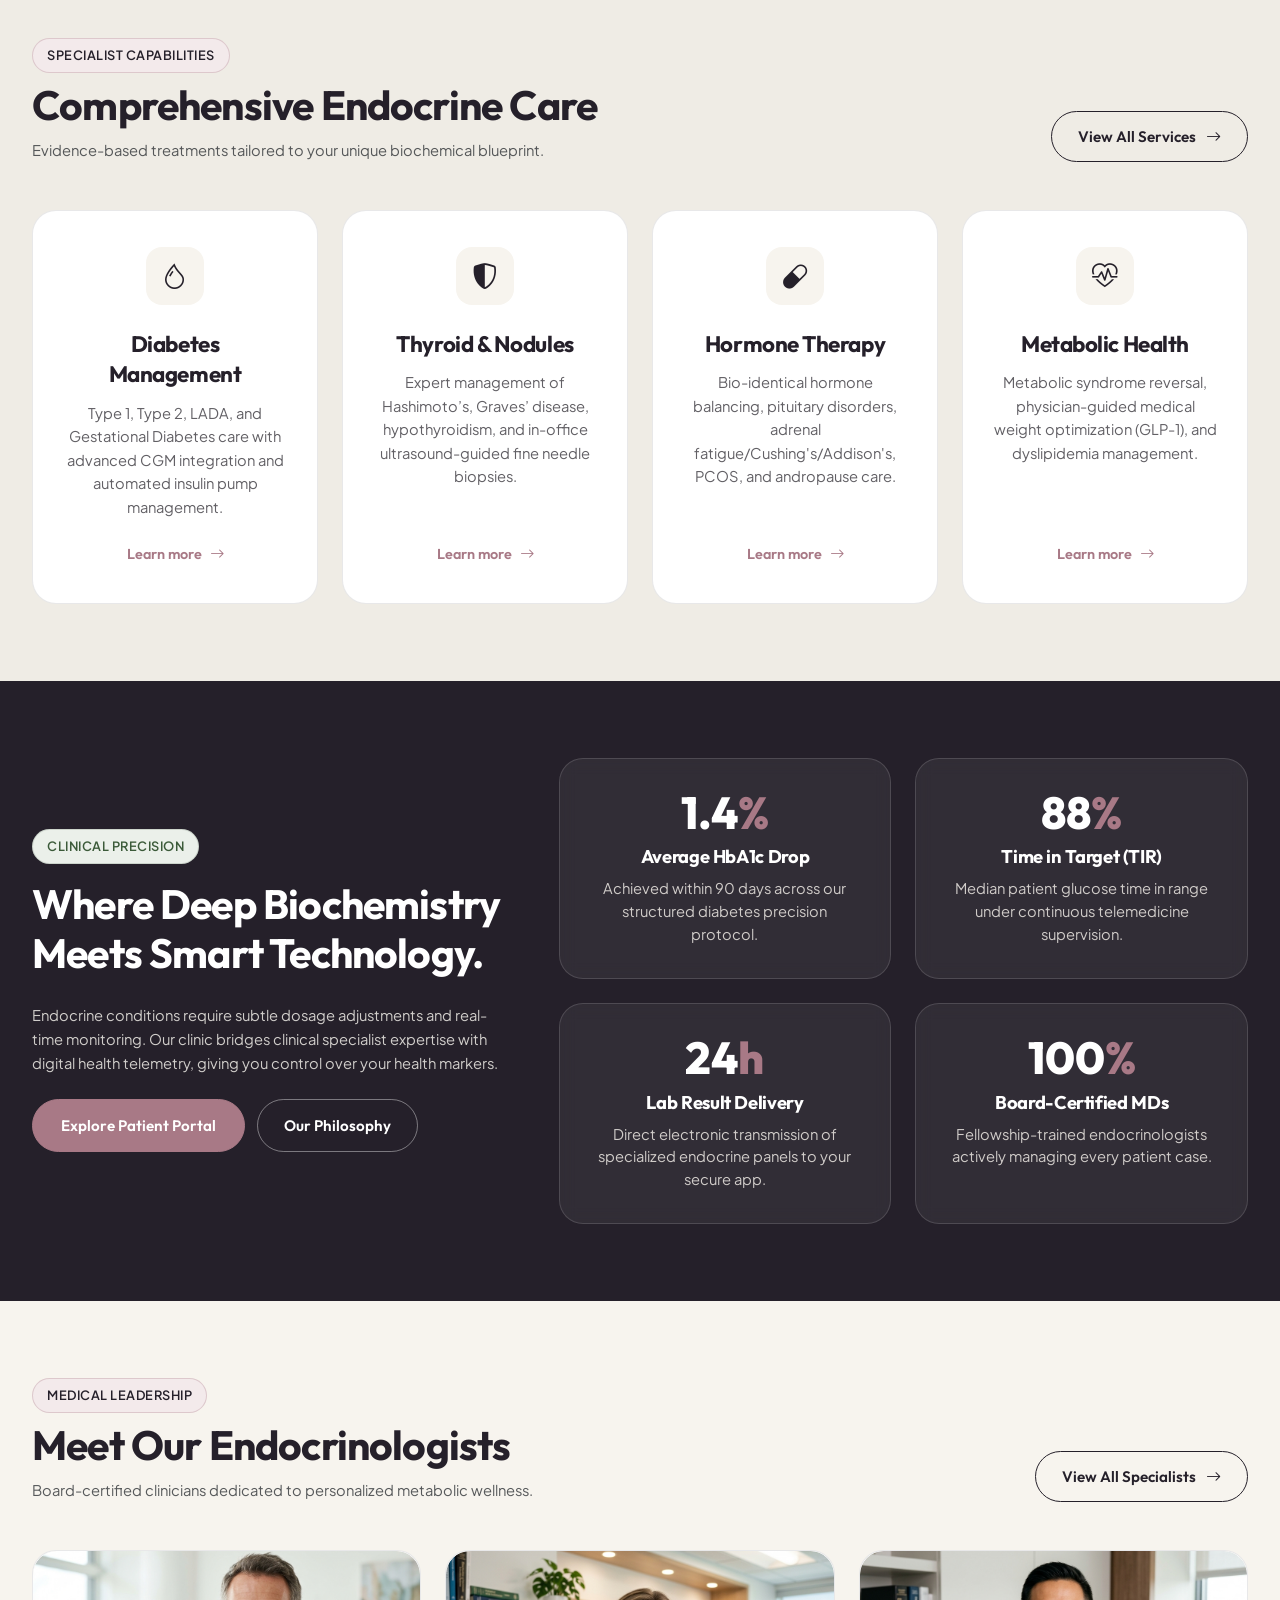
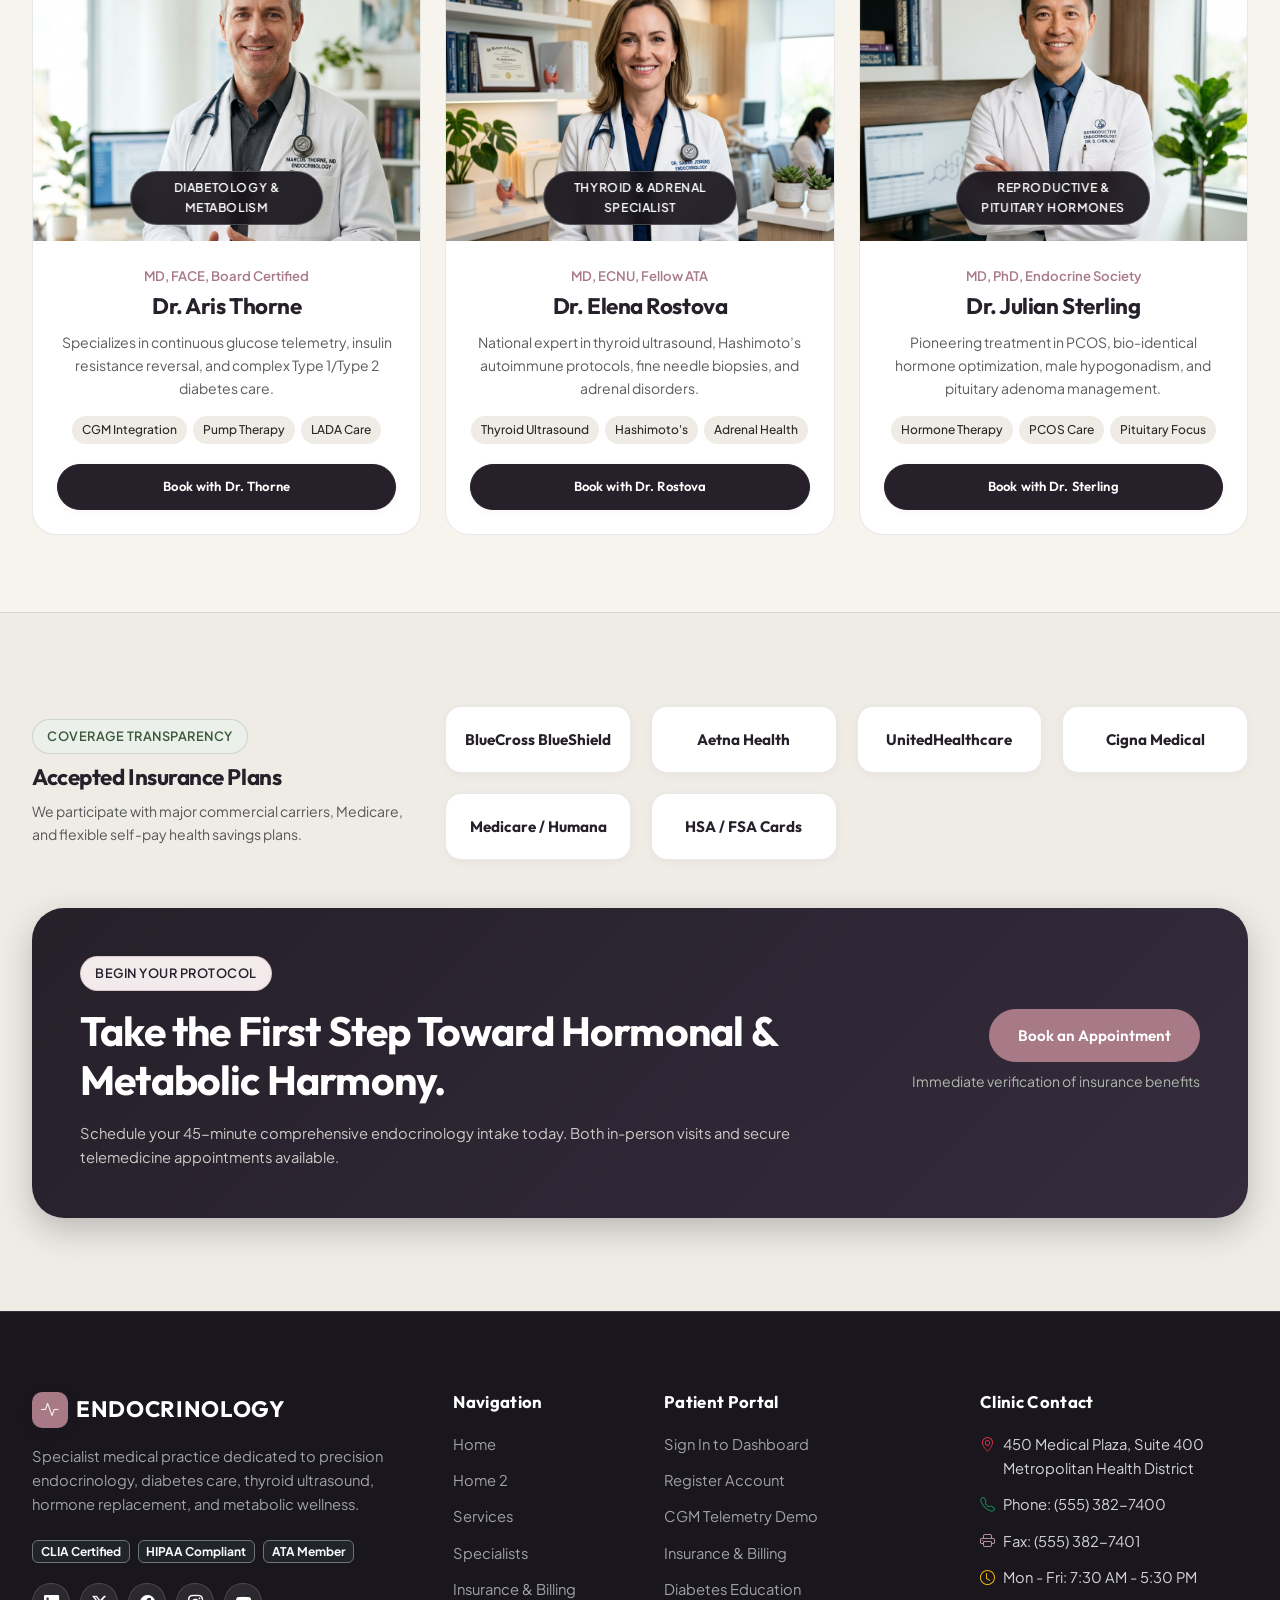
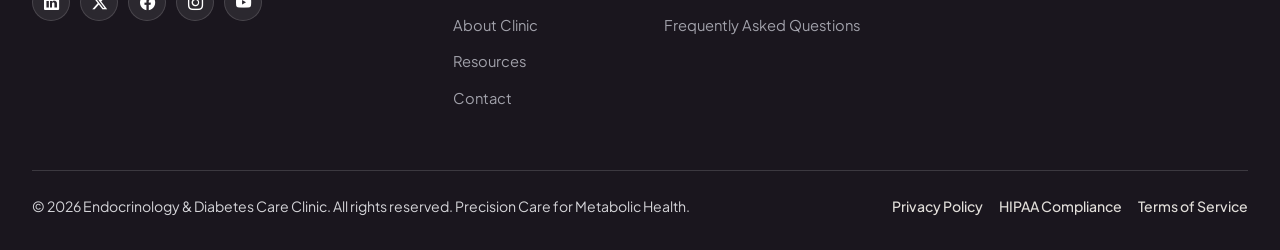
==== commit 764a5bff: "Fix mobile 360 header layout, adjust hero top padding, reduce CTA button spacing, and left-align sec" ====
--- a/index.html
+++ b/index.html
@@ -569,7 +569,7 @@
           <p class="mb-4 text-start">
             Endocrine conditions require subtle dosage adjustments and real-time monitoring. Our clinic bridges clinical specialist expertise with digital health telemetry, giving you control over your health markers.
           </p>
-          <div class="d-flex gap-2 flex-wrap">
+          <div class="d-flex gap-2 flex-wrap home-precision-cta-group">
             <a href="login.html" class="btn-mauve">Explore Patient Portal</a>
             <a href="about.html" class="btn-outline-plum" style="color: #FFF; border-color: rgba(255,255,255,0.4);">Our Philosophy</a>
           </div>
--- a/css/main.css
+++ b/css/main.css
@@ -1413,7 +1413,7 @@
   /* Home 2 Centering */
   .hero-section-cgm {
     text-align: center !important;
-    padding-top: 115px;
+    padding-top: 165px !important;
     padding-bottom: 50px;
   }
   .hero-section-cgm .hero-tag {
@@ -3437,6 +3437,160 @@
   width: 100% !important;
 }
 
+/* E. Exception Engine: Reset auto-margins for buttons inside flex groups & left-aligned sections */
+.d-flex > a.btn-primary-plum,
+.d-flex > button.btn-primary-plum,
+.d-flex > a.btn-outline-plum,
+.d-flex > button.btn-outline-plum,
+.d-flex > a.btn-mauve,
+.d-flex > button.btn-mauve,
+.d-flex > .btn-research-outline,
+.hero-cta-group > a,
+.hero-cta-group > button,
+.text-start a.btn-primary-plum,
+.text-start a.btn-outline-plum,
+.text-start a.btn-mauve,
+.text-start button.btn-primary-plum,
+.text-start button.btn-outline-plum,
+.text-start button.btn-mauve,
+.research-split-banner .btn-research-outline {
+  margin-left: 0 !important;
+  margin-right: 0 !important;
+}
+
+/* Reduced CTA Button Spacing in specific sections */
+.hero-cta-group,
+#homePrecision .home-precision-cta-group,
+#patientHardship .compassionate-cta-group,
+#clinicalAffiliations .affiliations-cta-group,
+#communityRoundtables .community-cta-group {
+  gap: 12px !important;
+}
+
+/* Left-alignment overrides requested by user */
+#cgmOutcomes .col-lg-5,
+#cgmOutcomes .badge-clinical,
+#cgmOutcomes h2,
+#cgmOutcomes p,
+#cgmOutcomes .btn-mauve,
+#doctorGuidance .col-lg-6,
+#doctorGuidance .badge-clinical,
+#doctorGuidance h2,
+#doctorGuidance p,
+#doctorGuidance .timeline-feature-list,
+#doctorGuidance .btn-mauve,
+.research-split-banner .research-banner-left,
+.research-split-banner .research-banner-title,
+.research-split-banner .research-banner-text,
+.research-split-banner .btn-research-outline,
+#techniqueGuides .col-lg-6,
+#techniqueGuides .badge-clinical,
+#techniqueGuides h2,
+#techniqueGuides p,
+#communityRoundtables .col-lg-7,
+#communityRoundtables .badge-clinical,
+#communityRoundtables h2,
+#communityRoundtables p,
+#communityRoundtables .btn-mauve,
+#communityRoundtables .btn-outline-plum,
+#detailedServices h2,
+#detailedServices .badge-clinical,
+#detailedServices p,
+#detailedServices .timeline-feature-list,
+#detailedServices .btn-pill-sm,
+#diabetes h2,
+#thyroid h2,
+#hormones h2,
+#metabolic h2,
+#bone h2,
+#diabetes .badge-clinical,
+#thyroid .badge-clinical,
+#hormones .badge-clinical,
+#metabolic .badge-clinical,
+#bone .badge-clinical,
+#diabetes p,
+#thyroid p,
+#hormones p,
+#metabolic p,
+#bone p,
+#diabetes .timeline-feature-list,
+#thyroid .timeline-feature-list,
+#hormones .timeline-feature-list,
+#metabolic .timeline-feature-list,
+#bone .timeline-feature-list,
+#diabetes .btn-pill-sm,
+#thyroid .btn-pill-sm,
+#hormones .btn-pill-sm,
+#metabolic .btn-pill-sm,
+#bone .btn-pill-sm {
+  text-align: left !important;
+  margin-left: 0 !important;
+  margin-right: auto !important;
+  align-self: flex-start !important;
+}
+
+/* RTL support for requested left-aligned sections */
+html[dir="rtl"] #cgmOutcomes .col-lg-5,
+html[dir="rtl"] #cgmOutcomes .badge-clinical,
+html[dir="rtl"] #cgmOutcomes h2,
+html[dir="rtl"] #cgmOutcomes p,
+html[dir="rtl"] #cgmOutcomes .btn-mauve,
+html[dir="rtl"] #doctorGuidance .col-lg-6,
+html[dir="rtl"] #doctorGuidance .badge-clinical,
+html[dir="rtl"] #doctorGuidance h2,
+html[dir="rtl"] #doctorGuidance p,
+html[dir="rtl"] #doctorGuidance .timeline-feature-list,
+html[dir="rtl"] #doctorGuidance .btn-mauve,
+html[dir="rtl"] .research-split-banner .research-banner-left,
+html[dir="rtl"] .research-split-banner .research-banner-title,
+html[dir="rtl"] .research-split-banner .research-banner-text,
+html[dir="rtl"] .research-split-banner .btn-research-outline,
+html[dir="rtl"] #techniqueGuides .col-lg-6,
+html[dir="rtl"] #techniqueGuides .badge-clinical,
+html[dir="rtl"] #techniqueGuides h2,
+html[dir="rtl"] #techniqueGuides p,
+html[dir="rtl"] #communityRoundtables .col-lg-7,
+html[dir="rtl"] #communityRoundtables .badge-clinical,
+html[dir="rtl"] #communityRoundtables h2,
+html[dir="rtl"] #communityRoundtables p,
+html[dir="rtl"] #communityRoundtables .btn-mauve,
+html[dir="rtl"] #communityRoundtables .btn-outline-plum,
+html[dir="rtl"] #detailedServices h2,
+html[dir="rtl"] #detailedServices .badge-clinical,
+html[dir="rtl"] #detailedServices p,
+html[dir="rtl"] #detailedServices .timeline-feature-list,
+html[dir="rtl"] #detailedServices .btn-pill-sm,
+html[dir="rtl"] #diabetes h2,
+html[dir="rtl"] #thyroid h2,
+html[dir="rtl"] #hormones h2,
+html[dir="rtl"] #metabolic h2,
+html[dir="rtl"] #bone h2,
+html[dir="rtl"] #diabetes .badge-clinical,
+html[dir="rtl"] #thyroid .badge-clinical,
+html[dir="rtl"] #hormones .badge-clinical,
+html[dir="rtl"] #metabolic .badge-clinical,
+html[dir="rtl"] #bone .badge-clinical,
+html[dir="rtl"] #diabetes p,
+html[dir="rtl"] #thyroid p,
+html[dir="rtl"] #hormones p,
+html[dir="rtl"] #metabolic p,
+html[dir="rtl"] #bone p,
+html[dir="rtl"] #diabetes .timeline-feature-list,
+html[dir="rtl"] #thyroid .timeline-feature-list,
+html[dir="rtl"] #hormones .timeline-feature-list,
+html[dir="rtl"] #metabolic .timeline-feature-list,
+html[dir="rtl"] #bone .timeline-feature-list,
+html[dir="rtl"] #diabetes .btn-pill-sm,
+html[dir="rtl"] #thyroid .btn-pill-sm,
+html[dir="rtl"] #hormones .btn-pill-sm,
+html[dir="rtl"] #metabolic .btn-pill-sm,
+html[dir="rtl"] #bone .btn-pill-sm {
+  text-align: right !important;
+  margin-left: auto !important;
+  margin-right: 0 !important;
+  align-self: flex-end !important;
+}
+
 /* Auth Pages (Login & Register) Top-Right Corner Controls */
 .auth-top-corner {
   position: fixed !important;
@@ -3852,22 +4006,52 @@
    ========================================================================== */
 @media (max-width: 375px) {
   .site-header {
-    padding: 5px 10px !important;
+    padding: 6px 10px !important;
+    width: calc(100% - 16px) !important;
+    left: 8px !important;
+    right: 8px !important;
+  }
+
+  .site-header .header-inner {
+    width: 100% !important;
+    display: flex !important;
+    align-items: center !important;
+    justify-content: space-between !important;
   }
 
   .site-header .brand-logo {
-    font-size: 0.85rem !important;
+    font-size: 0.82rem !important;
+    gap: 8px !important;
+    max-width: calc(100% - 44px) !important;
+    white-space: nowrap !important;
   }
 
   .site-header .brand-logo-icon {
     width: 28px !important;
     height: 28px !important;
+    min-width: 28px !important;
     font-size: 0.85rem !important;
+    flex-shrink: 0 !important;
+  }
+
+  .site-header .brand-logo .brand-text-sub {
+    display: none !important;
+  }
+
+  .site-header .header-right-group {
+    display: flex !important;
+    align-items: center !important;
+    justify-content: flex-end !important;
+    flex-shrink: 0 !important;
   }
 
   .nav-hamburger-btn {
     width: 32px !important;
     height: 32px !important;
+    min-width: 32px !important;
+    padding: 6px 4px !important;
+    display: flex !important;
+    flex-shrink: 0 !important;
   }
 
   .hero-title {
@@ -3943,33 +4127,45 @@
 }
 
 
-/* Consistent Height and Corner Radius for Header Buttons */
-.site-header .theme-toggle-btn,
-.site-header .rtl-toggle-btn,
-.site-header .btn-nav-icon {
-  width: 38px !important;
-  height: 38px !important;
-  min-width: 38px !important;
-  border-radius: 9999px !important;
-  display: inline-flex !important;
-  align-items: center !important;
-  justify-content: center !important;
-  padding: 0 !important;
-  flex-shrink: 0 !important;
-  line-height: 1 !important;
-}
-
-.site-header .header-dash-btn {
-  height: 38px !important;
-  border-radius: 9999px !important;
-  padding: 0 18px !important;
-  display: inline-flex !important;
-  align-items: center !important;
-  justify-content: center !important;
-  font-size: 0.84rem !important;
-  line-height: 1 !important;
-  white-space: nowrap !important;
-  flex-shrink: 0 !important;
+/* Consistent Height and Corner Radius for Desktop Header Buttons */
+@media (min-width: 1025px) {
+  .site-header .theme-toggle-btn,
+  .site-header .rtl-toggle-btn,
+  .site-header .btn-nav-icon {
+    width: 38px !important;
+    height: 38px !important;
+    min-width: 38px !important;
+    border-radius: 9999px !important;
+    display: inline-flex !important;
+    align-items: center !important;
+    justify-content: center !important;
+    padding: 0 !important;
+    flex-shrink: 0 !important;
+    line-height: 1 !important;
+  }
+
+  .site-header .header-dash-btn {
+    height: 38px !important;
+    border-radius: 9999px !important;
+    padding: 0 18px !important;
+    display: inline-flex !important;
+    align-items: center !important;
+    justify-content: center !important;
+    font-size: 0.84rem !important;
+    line-height: 1 !important;
+    white-space: nowrap !important;
+    flex-shrink: 0 !important;
+  }
+}
+
+/* Strictly hide extra controls on <= 1024px mobile and tablet headers */
+@media (max-width: 1024px) {
+  .site-header .theme-toggle-btn,
+  .site-header .rtl-toggle-btn,
+  .site-header .btn-nav-icon,
+  .site-header .header-dash-btn {
+    display: none !important;
+  }
 }
 
 
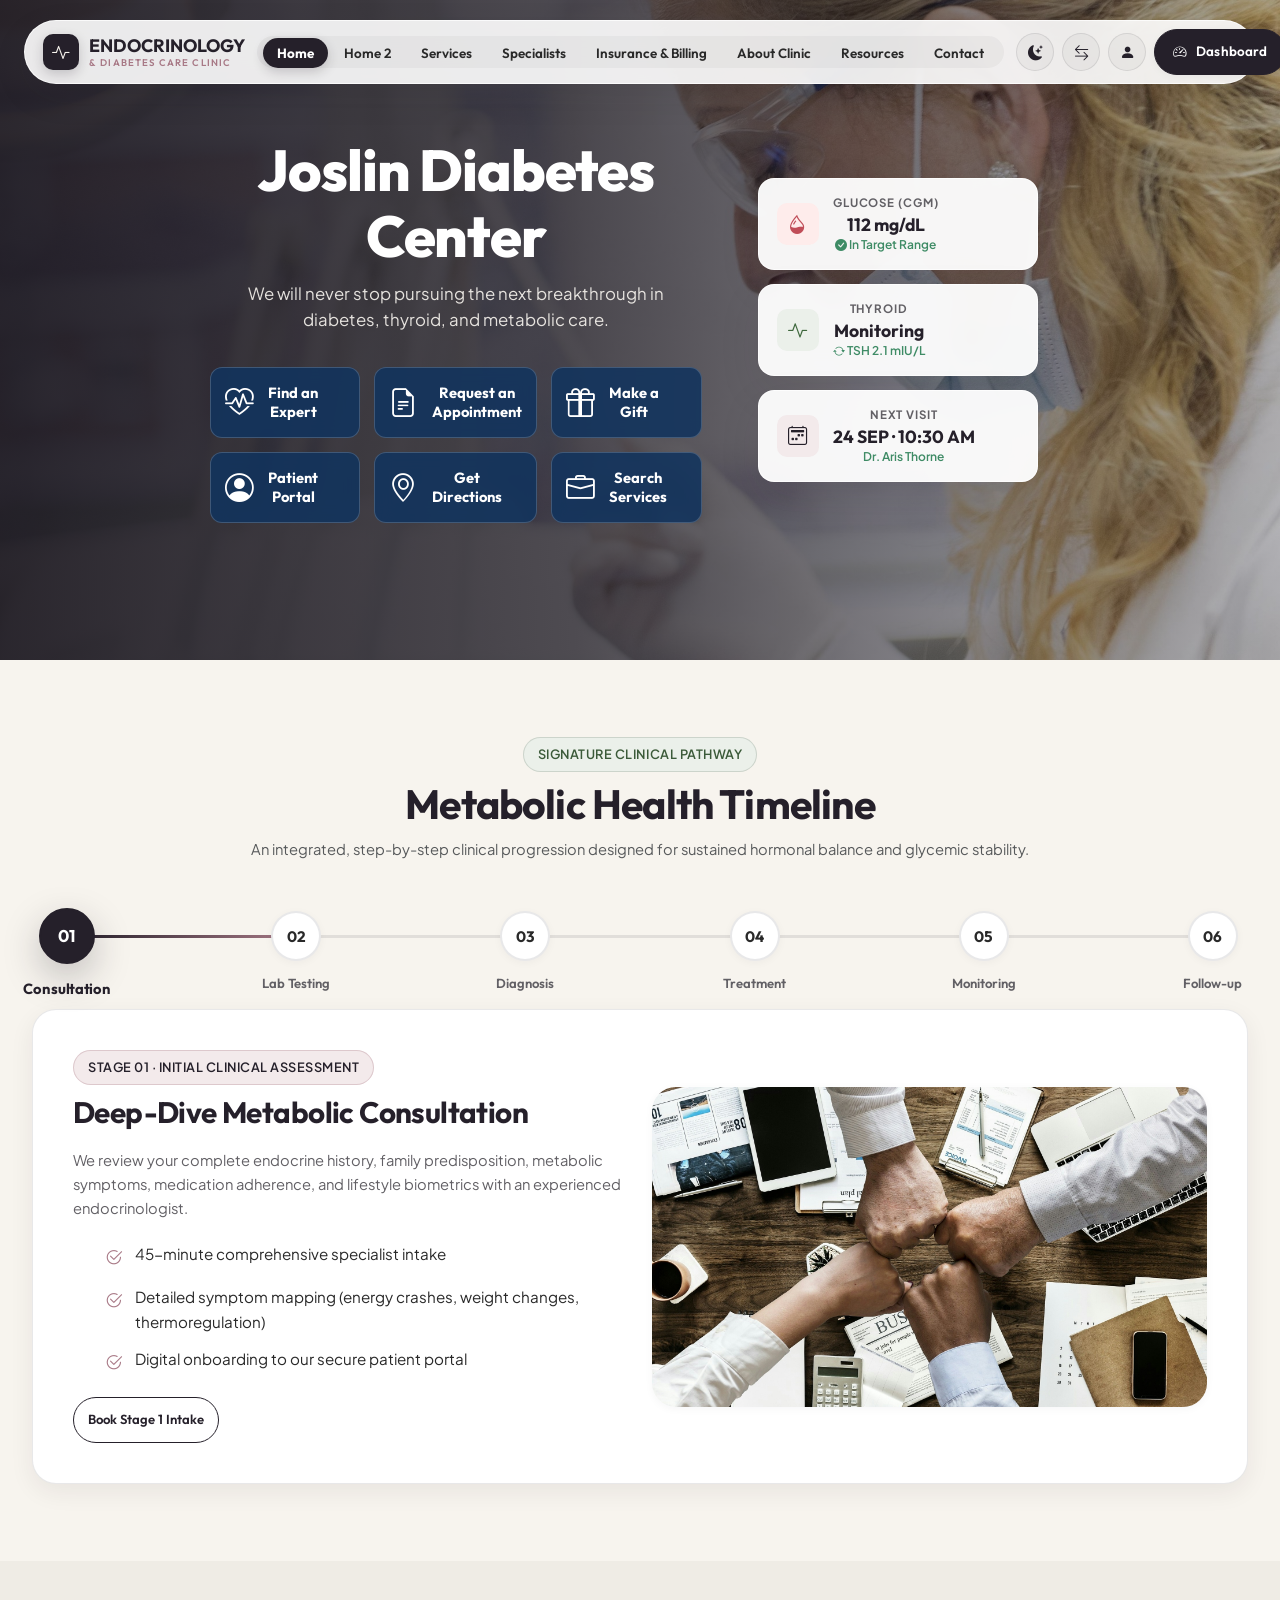
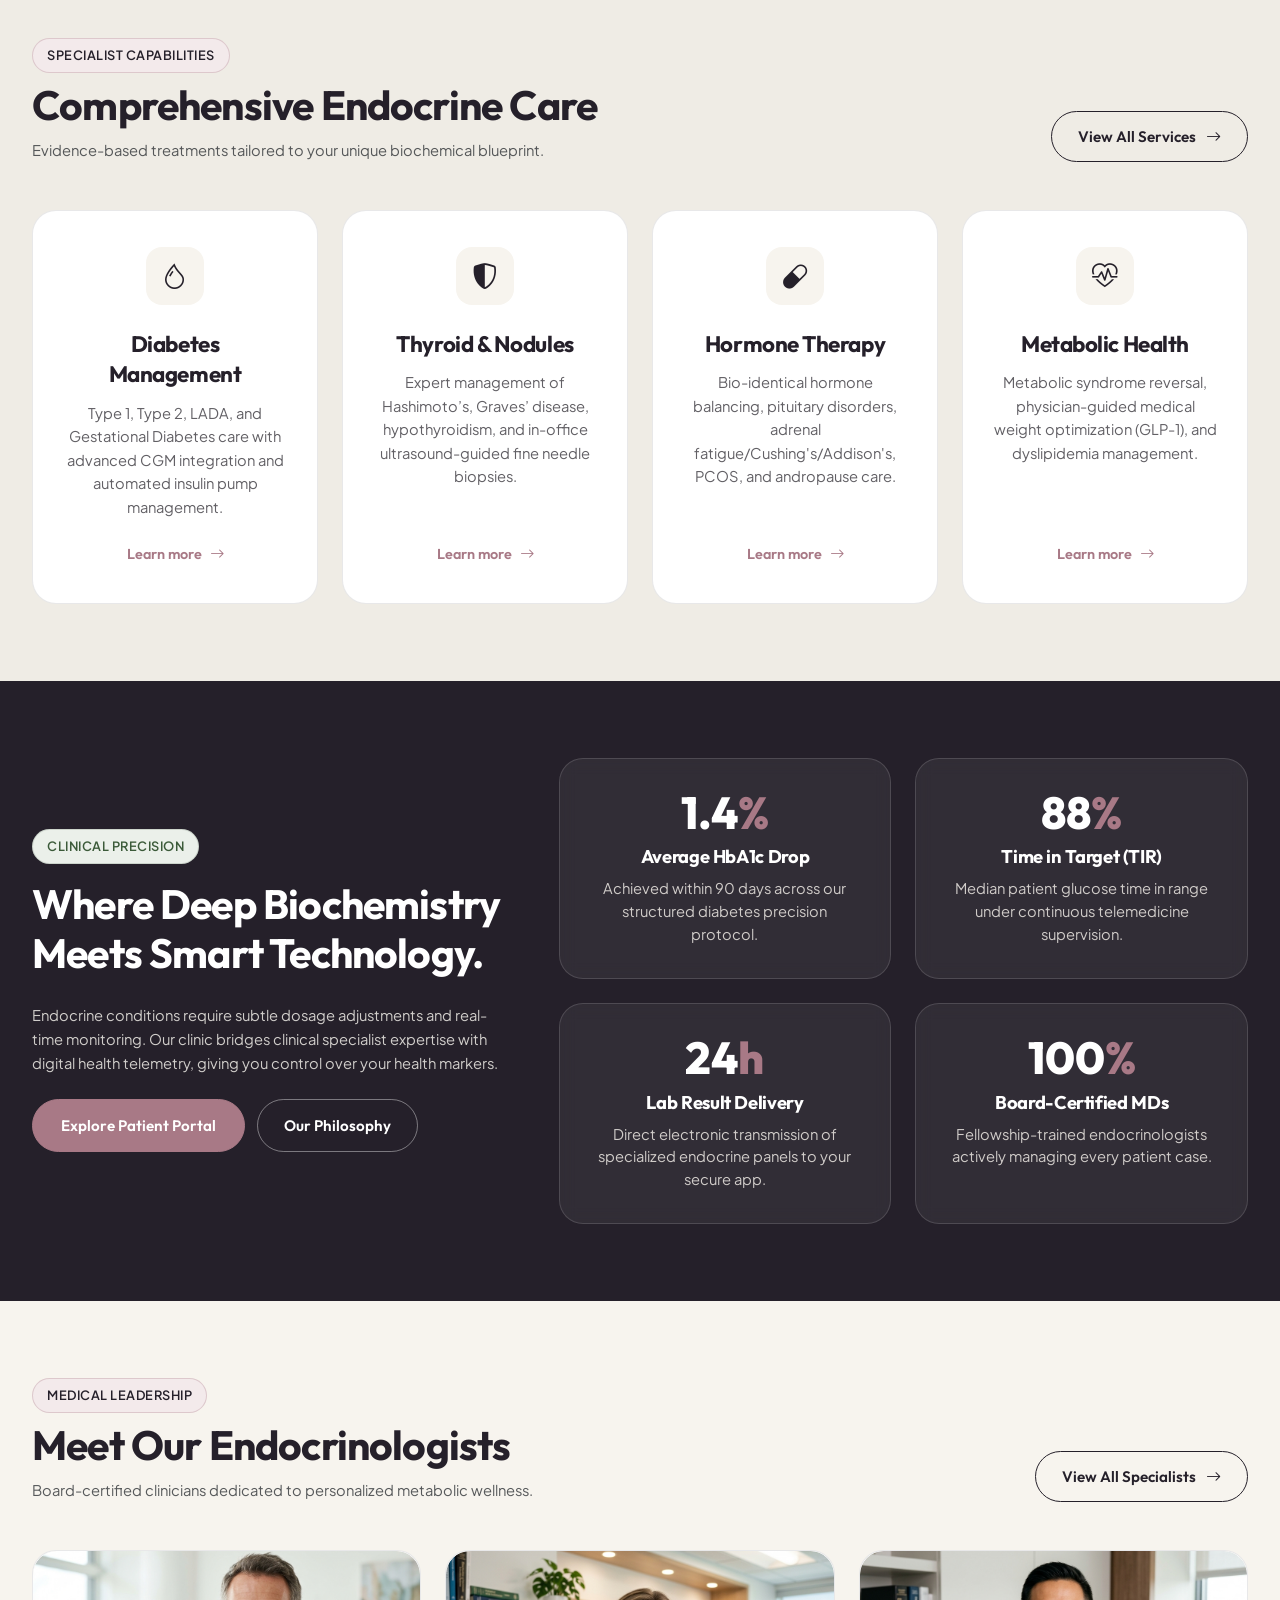
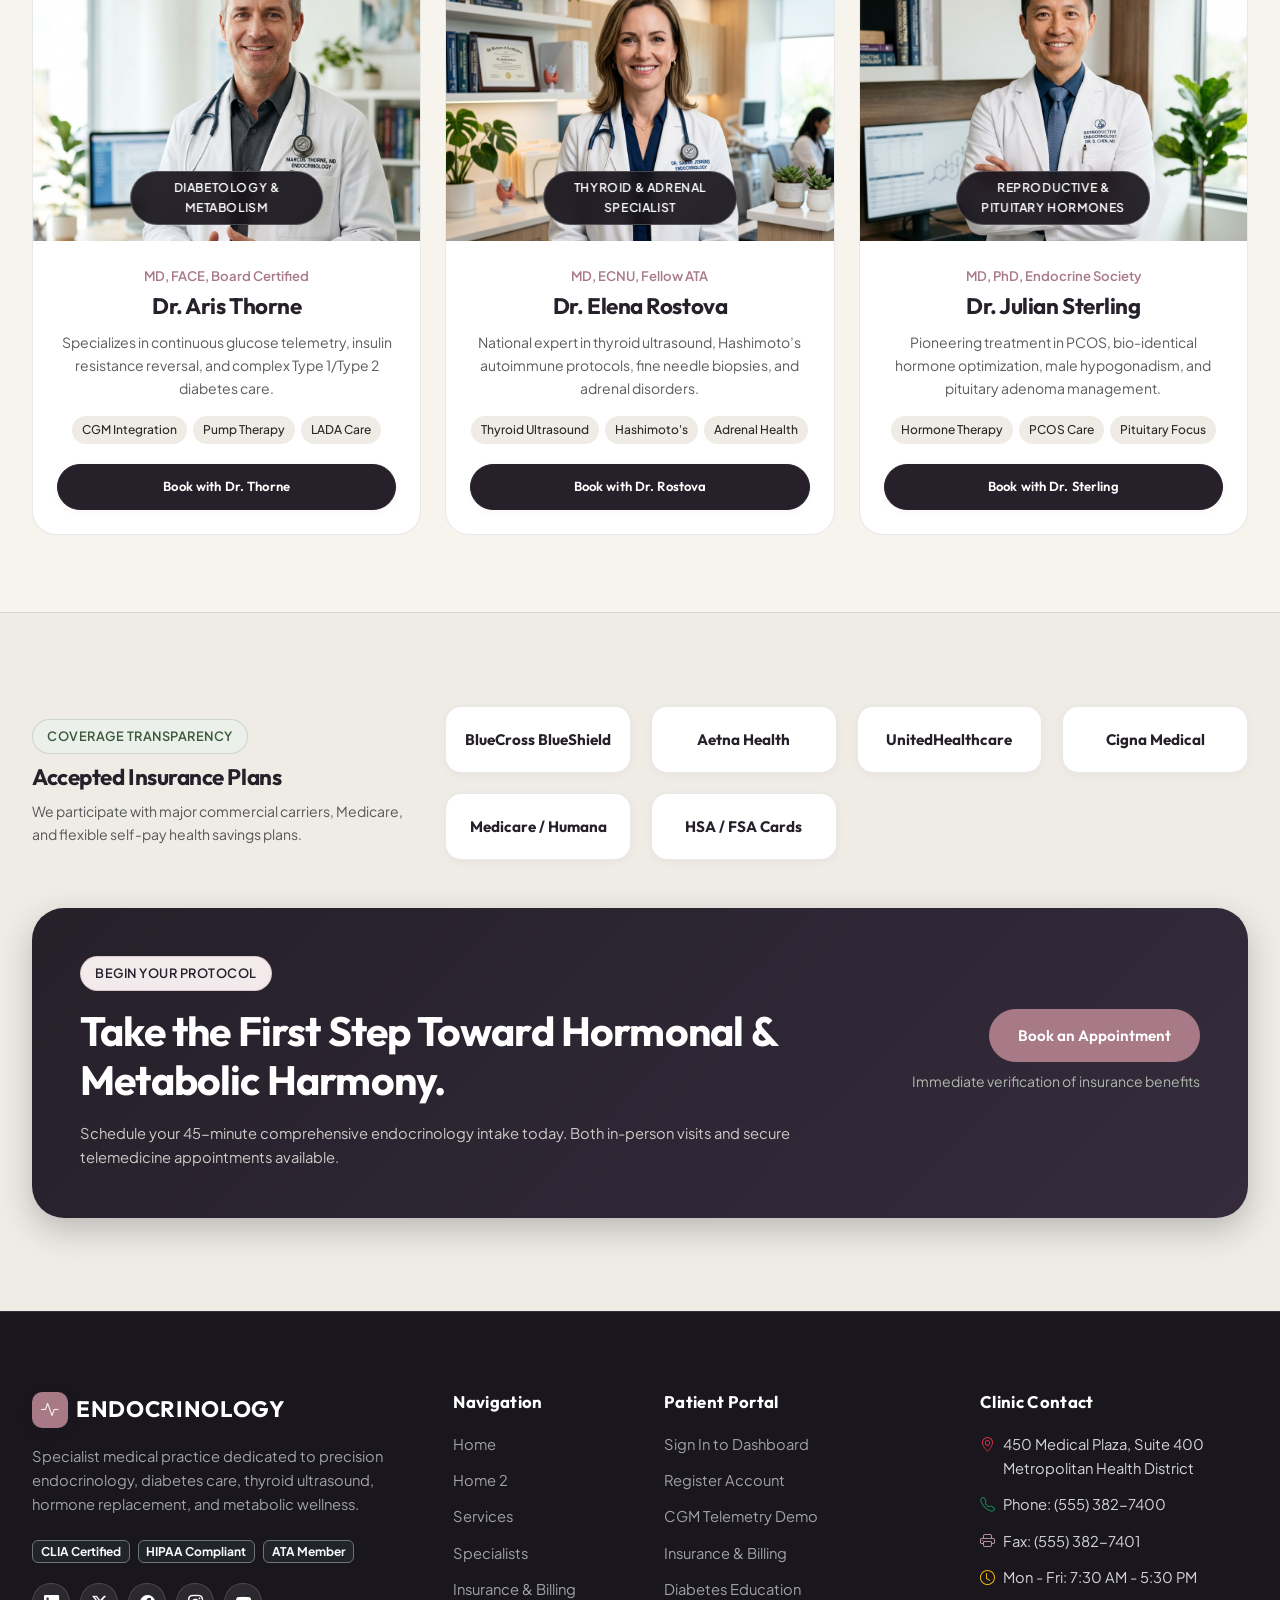
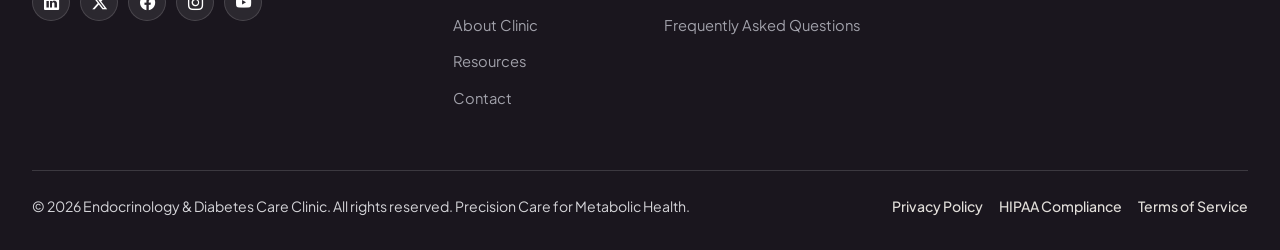
==== commit 1fc5ae73: "fix: retain mobile header brand subtitle and optimize patient dashboard button responsiveness" ====
--- a/index.html
+++ b/index.html
@@ -166,7 +166,7 @@
               </p>
               <div class="d-flex flex-column gap-2 mb-4">
                 <a href="dashboard.html" class="btn-primary-plum w-100 justify-content-center" style="background:#ffffff; color:#25202A;">
-                  <i class="bi bi-speedometer2"></i> Patient Dashboard (Live Telemetry)
+                  <i class="bi bi-speedometer2"></i> Patient Dashboard <span class="d-none d-sm-inline">(Live Telemetry)</span>
                 </a>
                 <div class="d-flex gap-2">
                   <a href="login.html" class="btn-mauve w-50 justify-content-center">
--- a/css/main.css
+++ b/css/main.css
@@ -330,6 +330,13 @@
   font-weight: 600;
 }
 
+.brand-logo > div:not(.brand-logo-icon) {
+  display: flex;
+  flex-direction: column;
+  justify-content: center;
+  line-height: 1.15;
+}
+
 /* Magnetic Menu Track */
 .desktop-nav {
   display: none;
@@ -592,6 +599,10 @@
 [data-theme="dark"] .brand-logo-icon {
   background: #FFFFFF !important;
   color: #000000 !important;
+}
+
+[data-theme="dark"] .brand-logo .brand-text-sub {
+  color: var(--color-muted-mauve-light) !important;
 }
 
 [data-theme="dark"] .desktop-nav {
@@ -1152,6 +1163,18 @@
   border-radius: 24px;
   padding: 36px;
   color: #ffffff;
+}
+
+.fullscreen-hub-card .btn-primary-plum,
+.fullscreen-hub-card .btn-mauve,
+.fullscreen-hub-card .btn-outline-plum {
+  white-space: normal !important;
+  text-align: center !important;
+  padding: 12px 18px !important;
+  font-size: 0.92rem !important;
+  line-height: 1.3 !important;
+  box-sizing: border-box !important;
+  word-break: normal !important;
 }
 
 @media (max-width: 991px) {
@@ -3889,8 +3912,30 @@
     border-radius: 24px !important;
   }
 
+  .site-header .brand-logo {
+    font-size: 0.88rem !important;
+    gap: 9px !important;
+    line-height: 1.15 !important;
+  }
+
+  .site-header .brand-logo-icon {
+    width: 32px !important;
+    height: 32px !important;
+    min-width: 32px !important;
+    border-radius: 9px !important;
+    font-size: 0.95rem !important;
+    flex-shrink: 0 !important;
+  }
+
   .site-header .brand-logo .brand-text-sub {
-    display: none !important;
+    display: block !important;
+    font-size: 0.52rem !important;
+    text-transform: uppercase !important;
+    letter-spacing: 0.08em !important;
+    color: var(--color-muted-mauve) !important;
+    font-weight: 600 !important;
+    line-height: 1.2 !important;
+    margin-top: 1px !important;
   }
 
   .nav-hamburger-btn {
@@ -3954,6 +3999,14 @@
   .fullscreen-hub-card {
     padding: 20px !important;
     border-radius: 18px !important;
+  }
+
+  .fullscreen-hub-card .btn-primary-plum,
+  .fullscreen-hub-card .btn-mauve,
+  .fullscreen-hub-card .btn-outline-plum {
+    padding: 10px 14px !important;
+    font-size: 0.88rem !important;
+    gap: 6px !important;
   }
 
   /* Modal Dialog Full Width Fit */
@@ -4006,10 +4059,54 @@
    ========================================================================== */
 @media (max-width: 375px) {
   .site-header {
+    top: 8px !important;
+    left: 50% !important;
+    right: auto !important;
+    transform: translateX(-50%) !important;
+    width: calc(100% - 16px) !important;
+    max-width: calc(100% - 16px) !important;
     padding: 6px 10px !important;
-    width: calc(100% - 16px) !important;
-    left: 8px !important;
-    right: 8px !important;
+    box-sizing: border-box !important;
+  }
+
+  .site-header.scrolled {
+    top: 8px !important;
+    left: 50% !important;
+    right: auto !important;
+    transform: translateX(-50%) !important;
+  }
+
+  .fullscreen-nav-header {
+    padding: 14px 12px !important;
+  }
+
+  .fullscreen-nav-header .brand-logo {
+    font-size: 0.85rem !important;
+    gap: 6px !important;
+  }
+
+  .fullscreen-nav-header .brand-logo-icon {
+    width: 28px !important;
+    height: 28px !important;
+    min-width: 28px !important;
+    font-size: 0.85rem !important;
+  }
+
+  .fullscreen-nav-header .brand-logo .brand-text-sub {
+    display: block !important;
+    font-size: 0.48rem !important;
+    letter-spacing: 0.06em !important;
+  }
+
+  .fullscreen-close-btn {
+    width: 36px !important;
+    height: 36px !important;
+    font-size: 1.1rem !important;
+  }
+
+  .fullscreen-nav-header .btn-nav-icon {
+    width: 32px !important;
+    height: 32px !important;
   }
 
   .site-header .header-inner {
@@ -4020,22 +4117,30 @@
   }
 
   .site-header .brand-logo {
-    font-size: 0.82rem !important;
+    font-size: 0.80rem !important;
     gap: 8px !important;
+    line-height: 1.15 !important;
     max-width: calc(100% - 44px) !important;
-    white-space: nowrap !important;
   }
 
   .site-header .brand-logo-icon {
-    width: 28px !important;
-    height: 28px !important;
-    min-width: 28px !important;
-    font-size: 0.85rem !important;
+    width: 30px !important;
+    height: 30px !important;
+    min-width: 30px !important;
+    border-radius: 8px !important;
+    font-size: 0.88rem !important;
     flex-shrink: 0 !important;
   }
 
   .site-header .brand-logo .brand-text-sub {
-    display: none !important;
+    display: block !important;
+    font-size: 0.46rem !important;
+    text-transform: uppercase !important;
+    letter-spacing: 0.06em !important;
+    color: var(--color-muted-mauve) !important;
+    font-weight: 600 !important;
+    line-height: 1.2 !important;
+    margin-top: 1px !important;
   }
 
   .site-header .header-right-group {
